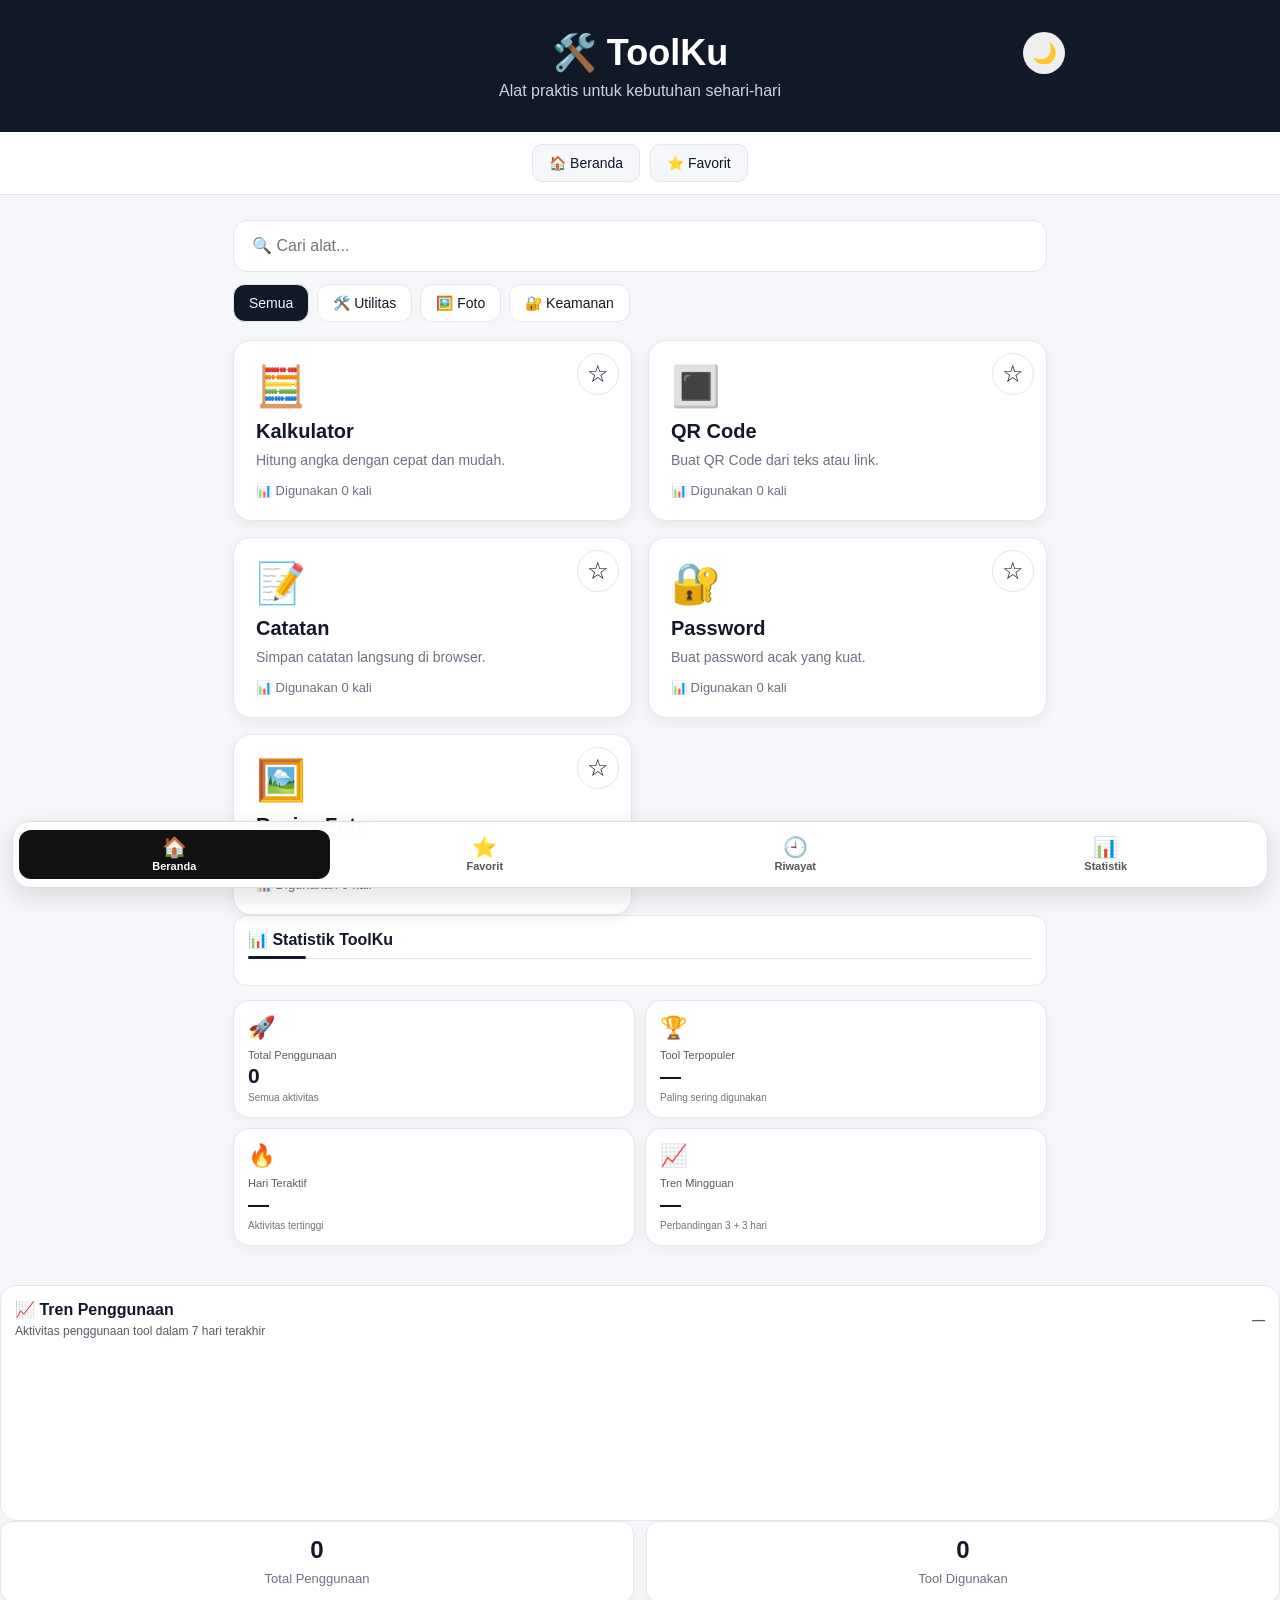
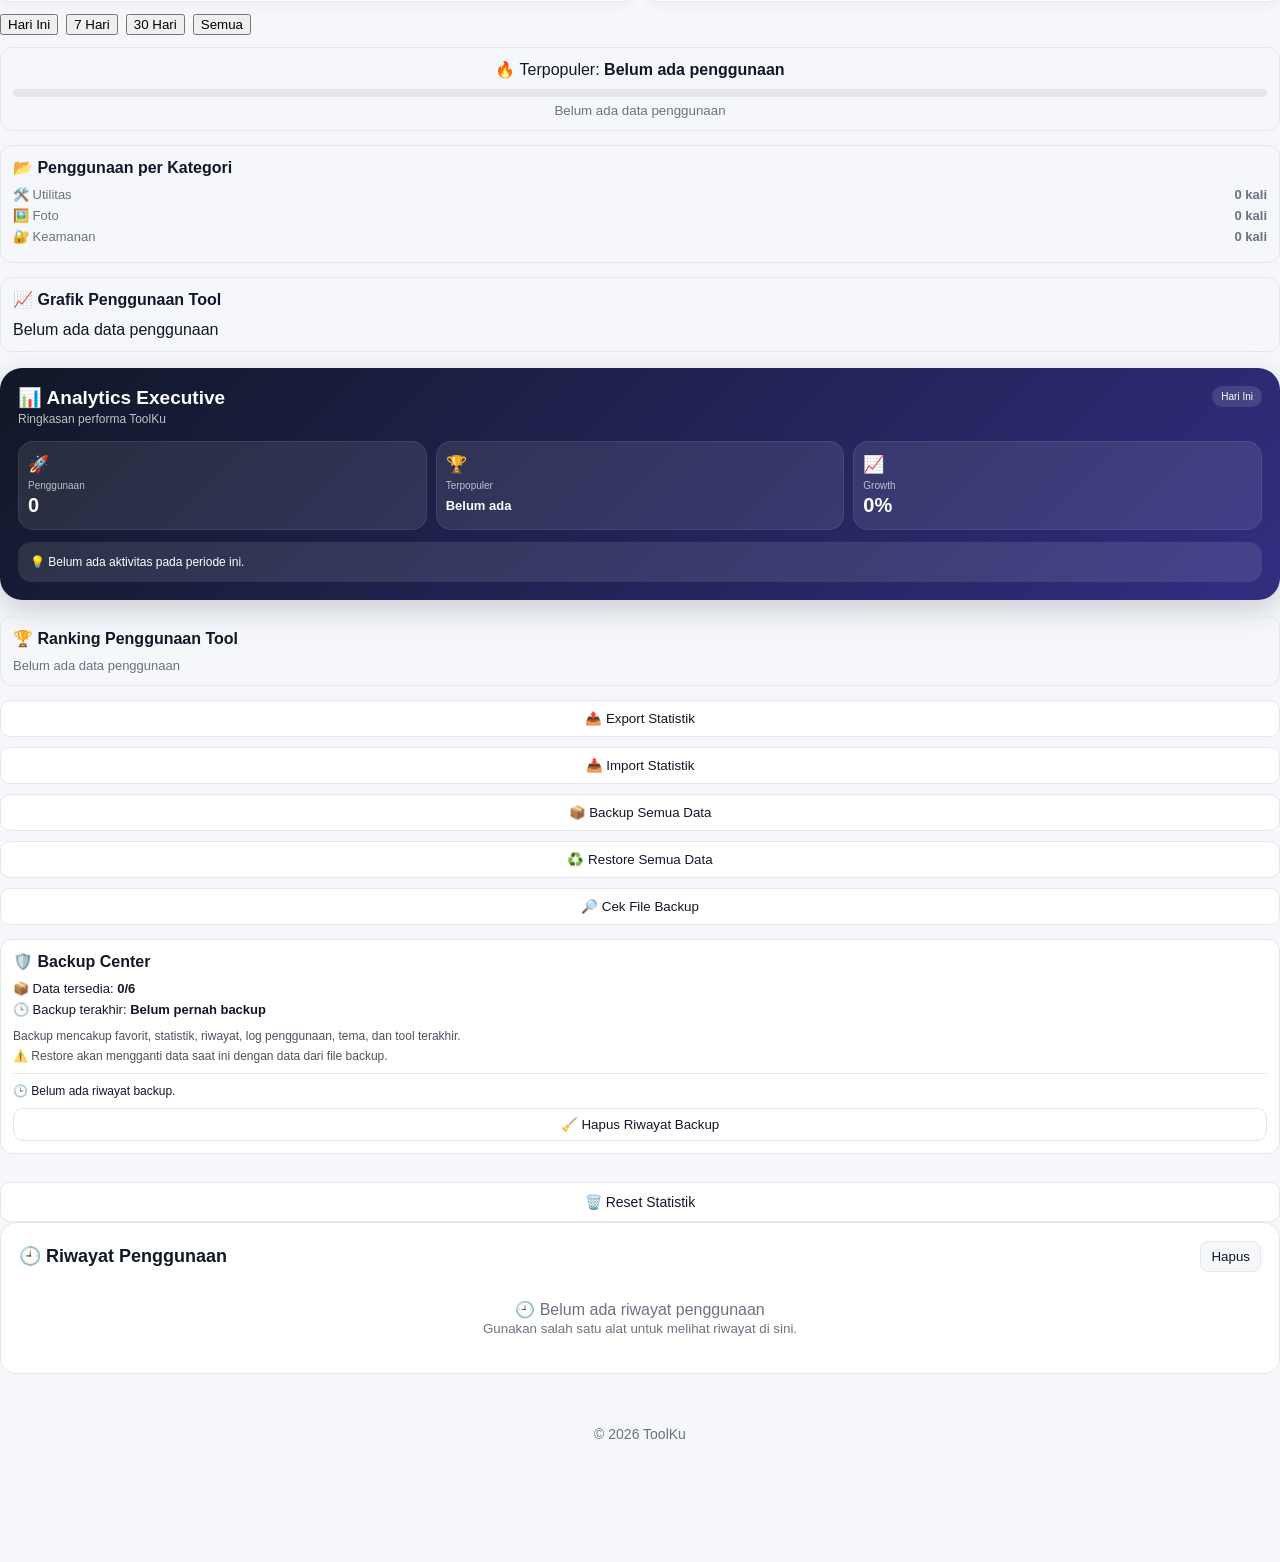
==== public/index.html @ 359b1389 "Optimasi startup analytics ToolKu v24" ====
<!DOCTYPE html>
<html lang="id">
<head>
<link rel="manifest" href="manifest.json">
<meta charset="UTF-8">
<meta name="viewport" content="width=device-width, initial-scale=1.0">
<title>ToolKu - Alat Praktis Online</title>

<style>
*{box-sizing:border-box}

:root{
    --bg:#f5f7fb;
    --card:#ffffff;
    --text:#111827;
    --muted:#6b7280;
    --border:#e5e7eb;
    --header:#111827;
}

body.dark{
    --bg:#0f172a;
    --card:#1e293b;
    --text:#f8fafc;
    --muted:#cbd5e1;
    --border:#334155;
    --header:#020617;
}

body{
    margin:0;
    font-family:Arial,sans-serif;
    background:var(--bg);
    color:var(--text);
    transition:.25s;
}

header{
    background:var(--header);
    color:white;
    padding:32px 20px;
    text-align:center;
}

.top{
    max-width:850px;
    margin:auto;
    position:relative;
}

header h1{
    margin:0;
    font-size:36px;
}

header p{
    margin:8px 0 0;
    color:#cbd5e1;
}

#theme{
    position:absolute;
    right:0;
    top:0;
    border:0;
    border-radius:50%;
    width:42px;
    height:42px;
    font-size:20px;
    cursor:pointer;
}

.nav-menu{
    display:flex;
    justify-content:center;
    gap:10px;
    padding:12px 18px;
    background:var(--card);
    border-bottom:1px solid var(--border);
    position:sticky;
    top:0;
    z-index:100;
}

.nav-menu a,
.nav-menu button{
    padding:10px 16px;
    border:1px solid var(--border);
    border-radius:10px;
    background:var(--bg);
    color:var(--text);
    text-decoration:none;
    font-size:14px;
    cursor:pointer;
}

.nav-menu a:hover,
.nav-menu button:hover{
    background:var(--text);
    color:var(--bg);
}

.container{
    max-width:850px;
    margin:auto;
    padding:25px 18px;
}

.search{
    width:100%;
    padding:16px 18px;
    border:1px solid var(--border);
    border-radius:14px;
    font-size:16px;
    margin-bottom:12px;
    outline:none;
    background:var(--card);
    color:var(--text);
}

.filter-favorit{
    width:100%;
    padding:13px;
    margin-bottom:22px;
    border:1px solid var(--border);
    border-radius:12px;
    background:var(--card);
    color:var(--text);
    font-size:15px;
    cursor:pointer;
}

.filter-favorit.aktif{
    background:var(--text);
    color:var(--bg);
}

.kategori{
    display:flex;
    gap:8px;
    overflow-x:auto;
    margin-bottom:14px;
    padding-bottom:4px;
}

.kategori-btn{
    flex:0 0 auto;
    padding:10px 15px;
    border:1px solid var(--border);
    border-radius:12px;
    background:var(--card);
    color:var(--text);
    font-size:14px;
    cursor:pointer;
}

.kategori-btn.aktif{
    background:var(--text);
    color:var(--bg);
}

.terakhir{
    display:none;
    margin-bottom:10px;
    padding:10px 12px;
    border:1px solid var(--border);
    border-radius:10px;
    background:var(--card);
    color:var(--text);
    font-size:13px;
}

.dashboard{
    margin-bottom:14px;
    padding:14px;
    border:1px solid var(--border);
    border-radius:14px;
    background:var(--card);
    color:var(--text);
}

.dashboard h2{
    display:flex;
    align-items:center;
    gap:8px;
    padding-bottom:9px;
    margin:0 0 12px;
    border-bottom:1px solid var(--border);
    position:relative;
    font-size:16px;
}

.dashboard h2::after{
    content:"";
    position:absolute;
    left:0;
    bottom:-1px;
    width:58px;
    height:3px;
    border-radius:3px;
    background:currentColor;
}

.dashboard-grid{
    display:grid;
    grid-template-columns:1fr 1fr;
    gap:12px;
}

.dashboard-card{
    padding:14px;
    border:1px solid var(--border);
    border-radius:12px;
    text-align:center;
    background:var(--card);
    box-shadow:0 4px 12px rgba(0,0,0,.04);
    transition:transform .2s ease, box-shadow .2s ease;
}

.dashboard-card:hover{
    transform:translateY(-2px);
    box-shadow:0 7px 18px rgba(0,0,0,.08);
}

.dashboard-card strong{
    display:block;
    font-size:24px;
    margin-bottom:5px;
}

.dashboard-card span{
    color:var(--muted);
    font-size:13px;
}

.reset-statistik{
    width:100%;
    margin-top:14px;
    padding:11px;
    border:1px solid var(--border);
    border-radius:10px;
    background:var(--card);
    color:var(--text);
    font-size:14px;
    cursor:pointer;
}

.reset-statistik:hover{
    background:var(--text);
    color:var(--bg);
}

.riwayat{
    display:none;
    margin-bottom:22px;
    padding:18px;
    border:1px solid var(--border);
    border-radius:16px;
    background:var(--card);
    color:var(--text);
}

.riwayat-header{
    display:flex;
    justify-content:space-between;
    align-items:center;
    margin-bottom:10px;
}

.riwayat-header h2{
    margin:0;
    font-size:18px;
}

.riwayat-header button{
    border:1px solid var(--border);
    border-radius:8px;
    padding:7px 10px;
    background:var(--bg);
    color:var(--text);
    cursor:pointer;
}

.riwayat-item{
    display:flex;
    justify-content:space-between;
    align-items:center;
    padding:10px 0;
    border-bottom:1px solid var(--border);
}

.riwayat-item:last-child{
    border-bottom:none;
}

.riwayat-item a{
    color:var(--text);
    text-decoration:none;
    font-weight:bold;
}

.riwayat-waktu{
    color:var(--muted);
    font-size:12px;
}

.populer{
    margin-bottom:22px;
    padding:18px;
    border:1px solid var(--border);
    border-radius:16px;
    background:var(--card);
    color:var(--text);
}

.populer h2{
    margin:0 0 14px;
    font-size:18px;
}

.populer-item{
    display:flex;
    justify-content:space-between;
    align-items:center;
    padding:10px 0;
    border-bottom:1px solid var(--border);
}

.populer-item:last-child{
    border-bottom:none;
}

.populer-item a{
    color:var(--text);
    text-decoration:none;
    font-weight:bold;
}

.populer-jumlah{
    color:var(--muted);
    font-size:13px;
}

.tools{
    display:grid;
    grid-template-columns:repeat(2,1fr);
    gap:16px;
}

.tool{
    display:block;
    background:var(--card);
    padding:22px;
    border:1px solid var(--border);
    border-radius:18px;
    text-decoration:none;
    color:var(--text);
    box-shadow:0 4px 14px rgba(0,0,0,.06);
    transition:.2s;
    position:relative;
}

.favorit{
    position:absolute;
    top:12px;
    right:12px;
    width:42px;
    height:42px;
    padding:0;
    margin:0;
    display:flex;
    align-items:center;
    justify-content:center;
    border:1px solid var(--border);
    border-radius:50%;
    background:var(--card);
    color:var(--text);
    font-size:24px;
    line-height:1;
    cursor:pointer;
    z-index:10;
}

.favorit.aktif{
    color:#f59e0b;
}

.tool:hover{
    transform:translateY(-4px);
    box-shadow:0 9px 22px rgba(0,0,0,.12);
}

.icon{
    font-size:40px;
    margin-bottom:10px;
}

.tool h2{
    margin:0 0 7px;
    font-size:20px;
}

.tool p{
    margin:0;
    color:var(--muted);
    font-size:14px;
    line-height:1.5;
}

.statistik{
    margin-top:12px;
    font-size:13px;
    color:var(--muted);
}

footer{
    text-align:center;
    padding:30px 20px;
    color:var(--muted);
    font-size:14px;
}

@media(max-width:600px){
    .nav-menu{
        display:none;
        gap:8px;
        padding:10px 12px;
        position:static;
    }

    .nav-menu a,
    .nav-menu button{
        flex:1;
        text-align:center;
        padding:10px 8px;
        font-size:13px;
    }

    .tools{
        grid-template-columns:1fr;
        gap:12px;
    }

    .tool{
        padding:16px;
        border-radius:16px;
    }

    header h1{
        font-size:30px;
    }

    #theme{
        right:10px;
    }
}

/* Ruang aman untuk bottom navigation */
body{
    padding-bottom:90px;
}

<style id="grafik-premium">
.bar-grafik-tool{
    position:relative;
    overflow:hidden;
}

.bar-grafik-tool::after{
    content:"";
    position:absolute;
    top:0;
    left:-45%;
    width:35%;
    height:100%;
    background:rgba(255,255,255,.22);
    transform:skewX(-20deg);
    animation:none;
}

@keyframes shimmerGrafik{
    0%{
        left:-45%;
    }
    60%,100%{
        left:125%;
    }
}


</style>

</style>
<link rel="stylesheet" href="splash.css">
<link rel="stylesheet" href="bottom-nav.css">
<style>
html{
    scroll-behavior:smooth;
}
</style>

<style id="tren-statistik-css">
.tren-statistik-card{
    margin-top:14px;
    padding:14px;
    border:1px solid var(--border);
    border-radius:16px;
    background:var(--card);
}
.tren-statistik-head{
    display:flex;
    justify-content:space-between;
    align-items:center;
    gap:10px;
}
.tren-statistik-title{
    font-weight:700;
}
.tren-statistik-info{
    margin-top:5px;
    font-size:12px;
    opacity:.7;
}
.tren-statistik-chart{
    height:150px;
    display:flex;
    align-items:flex-end;
    gap:6px;
    margin-top:18px;
}
.tren-bar-wrap{
    flex:1;
    height:100%;
    display:flex;
    flex-direction:column;
    justify-content:flex-end;
    align-items:center;
    gap:5px;
}
.tren-bar{
    width:100%;
    max-width:24px;
    min-height:4px;
    border-radius:7px 7px 3px 3px;
    background:var(--accent,#2563eb);
    opacity:.85;
    transition:height .4s ease;
}
.tren-label{
    font-size:9px;
    opacity:.65;
}
.tren-change{
    font-size:13px;
    font-weight:700;
}
.tren-naik{color:#16a34a}
.tren-turun{color:#dc2626}
.tren-stabil{opacity:.7}
</style>


<style id="dashboard-v2-css">
.dashboard-ringkas{
    display:grid;
    grid-template-columns:repeat(2,minmax(0,1fr));
    gap:10px;
    margin-top:14px;
}
.dashboard-kartu{
    padding:14px;
    border:1px solid var(--border);
    border-radius:16px;
    background:var(--card);
    box-shadow:0 4px 14px rgba(0,0,0,.04);
}
.dashboard-icon{
    font-size:22px;
    margin-bottom:8px;
}
.dashboard-label{
    font-size:11px;
    opacity:.7;
}
.dashboard-nilai{
    margin-top:3px;
    font-size:21px;
    font-weight:800;
}
.dashboard-sub{
    margin-top:4px;
    font-size:10px;
    opacity:.6;
}
@media(max-width:360px){
    .dashboard-ringkas{
        grid-template-columns:1fr;
    }
}
</style>


<style id="analytics-pro-css">
#analyticsProToolKu{
    margin:12px 0 14px;
    padding:14px;
    border:1px solid var(--border);
    border-radius:16px;
    background:var(--card);
}
.analytics-pro-title{
    font-weight:800;
    margin-bottom:4px;
}
.analytics-pro-subtitle{
    font-size:11px;
    opacity:.65;
    margin-bottom:12px;
}
.analytics-pro-item{
    display:flex;
    align-items:center;
    gap:10px;
    margin:9px 0;
    padding:10px;
    border:1px solid var(--border);
    border-radius:12px;
    background:var(--card);
}
.analytics-pro-medal{
    width:28px;
    text-align:center;
    font-size:20px;
}
.analytics-pro-main{
    flex:1;
    min-width:0;
}
.analytics-pro-name{
    display:flex;
    justify-content:space-between;
    gap:8px;
    font-size:13px;
    font-weight:700;
}
.analytics-pro-percent{
    font-size:11px;
    opacity:.65;
}
.analytics-pro-track{
    height:7px;
    margin-top:6px;
    border-radius:8px;
    background:var(--border);
    overflow:hidden;
}
.analytics-pro-bar{
    width:0%;
    height:100%;
    border-radius:8px;
    background:currentColor;
    transition:width .7s ease;
}
.analytics-pro-empty{
    font-size:13px;
    opacity:.65;
    padding:8px 0;
}
</style>


<style id="analytics-insight-pro-css">
#analyticsInsightPro{
    margin:14px 0;
    padding:16px;
    border-radius:18px;
    background:linear-gradient(135deg,#f8fafc,#eef2ff);
    border:1px solid rgba(99,102,241,.15);
}
.analytics-insight-title{
    font-size:17px;
    font-weight:800;
    margin-bottom:8px;
}
#analyticsInsightIsi{
    font-size:14px;
    line-height:1.55;
}
.analytics-insight-item{
    margin-top:9px;
    padding:10px 12px;
    border-radius:12px;
    background:rgba(255,255,255,.75);
}
.analytics-insight-value{
    font-weight:800;
}
</style>


<style id="analytics-comparison-pro-css">
#analyticsComparisonPro{
    margin:14px 0;
    padding:16px;
    border-radius:18px;
    background:linear-gradient(135deg,#fff7ed,#fefce8);
    border:1px solid rgba(245,158,11,.18);
    color:#111827;
}
.analytics-comparison-title{
    font-size:17px;
    font-weight:800;
    margin-bottom:8px;
}
#analyticsComparisonIsi{
    font-size:14px;
    line-height:1.55;
}
.analytics-comparison-item{
    margin-top:9px;
    padding:10px 12px;
    border-radius:12px;
    background:rgba(255,255,255,.78);
    color:#111827;
}
.analytics-comparison-up{
    font-weight:800;
}
.analytics-comparison-down{
    font-weight:800;
}
.analytics-comparison-flat{
    font-weight:800;
}
</style>


<style id="analytics-performance-pro-css">
#analyticsPerformancePro{
    margin:14px 0;
    padding:16px;
    border-radius:18px;
    background:linear-gradient(135deg,#eff6ff,#f5f3ff);
    border:1px solid rgba(59,130,246,.16);
}
.analytics-performance-title{
    font-size:17px;
    font-weight:800;
    margin-bottom:4px;
}
.analytics-performance-subtitle{
    font-size:12px;
    opacity:.72;
    margin-bottom:12px;
}
.analytics-performance-chart{
    display:flex;
    align-items:flex-end;
    gap:7px;
    height:145px;
    padding:8px 2px 0;
}
.analytics-performance-day{
    flex:1;
    height:100%;
    display:flex;
    flex-direction:column;
    justify-content:flex-end;
    align-items:center;
    min-width:0;
}
.analytics-performance-value{
    font-size:10px;
    font-weight:800;
    margin-bottom:4px;
}
.analytics-performance-bar-wrap{
    width:100%;
    height:100px;
    display:flex;
    align-items:flex-end;
    justify-content:center;
}
.analytics-performance-bar{
    width:min(30px,72%);
    min-height:3px;
    border-radius:8px 8px 3px 3px;
    background:linear-gradient(180deg,#6366f1,#3b82f6);
    transition:height .45s ease;
}
.analytics-performance-label{
    font-size:10px;
    margin-top:6px;
    opacity:.75;
}
.analytics-performance-info{
    margin-top:12px;
    padding:10px 12px;
    border-radius:12px;
    background:rgba(255,255,255,.72);
    font-size:13px;
    line-height:1.5;
}
</style>


<style id="analytics-growth-pro-css">
#analyticsGrowthPro{
    margin:14px 0;
    padding:16px;
    border-radius:18px;
    background:linear-gradient(135deg,#f0fdf4,#ecfeff);
    border:1px solid rgba(16,185,129,.16);
}
.analytics-growth-title{
    font-size:17px;
    font-weight:800;
    margin-bottom:4px;
}
.analytics-growth-subtitle{
    font-size:12px;
    opacity:.72;
    margin-bottom:12px;
}
.analytics-growth-list{
    display:flex;
    flex-direction:column;
    gap:8px;
}
.analytics-growth-item{
    display:flex;
    align-items:center;
    justify-content:space-between;
    gap:10px;
    padding:11px 12px;
    border-radius:13px;
    background:rgba(255,255,255,.78);
}
.analytics-growth-name{
    font-weight:700;
    min-width:0;
    overflow:hidden;
    text-overflow:ellipsis;
    white-space:nowrap;
}
.analytics-growth-meta{
    font-size:11px;
    opacity:.7;
    margin-top:2px;
}
.analytics-growth-badge{
    flex-shrink:0;
    font-size:12px;
    font-weight:800;
    padding:5px 8px;
    border-radius:999px;
}
.analytics-growth-up{
    background:rgba(16,185,129,.13);
}
.analytics-growth-down{
    background:rgba(239,68,68,.11);
}
.analytics-growth-flat{
    background:rgba(107,114,128,.12);
}
</style>


<style id="analytics-smart-pro-css">
#analyticsSmartRecommendation{
    margin:14px 0;
    padding:16px;
    border-radius:18px;
    background:linear-gradient(135deg,#faf5ff,#eff6ff);
    border:1px solid rgba(139,92,246,.16);
}
.analytics-smart-title{
    font-size:17px;
    font-weight:800;
    margin-bottom:4px;
}
.analytics-smart-subtitle{
    font-size:12px;
    opacity:.72;
    margin-bottom:12px;
}
.analytics-smart-list{
    display:flex;
    flex-direction:column;
    gap:8px;
}
.analytics-smart-item{
    padding:11px 12px;
    border-radius:13px;
    background:rgba(255,255,255,.78);
    font-size:13px;
    line-height:1.5;
}
.analytics-smart-item strong{
    font-weight:800;
}
</style>


<style id="analytics-executive-pro-css">
#analyticsExecutivePro{
    margin:16px 0;
    padding:18px;
    border-radius:22px;
    background:
        linear-gradient(135deg,#111827,#312e81);
    color:#fff;
    box-shadow:0 10px 30px rgba(15,23,42,.18);
}
.analytics-executive-head{
    display:flex;
    align-items:flex-start;
    justify-content:space-between;
    gap:12px;
    margin-bottom:15px;
}
.analytics-executive-title{
    font-size:19px;
    font-weight:900;
}
.analytics-executive-subtitle{
    margin-top:3px;
    font-size:12px;
    opacity:.72;
}
#analyticsExecutivePeriode{
    padding:5px 9px;
    border-radius:999px;
    background:rgba(255,255,255,.12);
    font-size:10px;
    white-space:nowrap;
}
.analytics-executive-grid{
    display:grid;
    grid-template-columns:repeat(3,1fr);
    gap:9px;
}
.analytics-executive-card{
    padding:12px 9px;
    border-radius:15px;
    background:rgba(255,255,255,.09);
    border:1px solid rgba(255,255,255,.08);
}
.analytics-executive-icon{
    font-size:17px;
    margin-bottom:5px;
}
.analytics-executive-label{
    font-size:10px;
    opacity:.68;
}
.analytics-executive-value{
    margin-top:3px;
    font-size:20px;
    font-weight:900;
    overflow:hidden;
    text-overflow:ellipsis;
    white-space:nowrap;
}
.analytics-executive-value.small{
    font-size:13px;
    padding-top:4px;
}
.analytics-executive-insight{
    margin-top:12px;
    padding:11px 12px;
    border-radius:13px;
    background:rgba(255,255,255,.10);
    font-size:12px;
    line-height:1.5;
}
@media(max-width:430px){
    #analyticsExecutivePro{
        padding:15px;
    }
    .analytics-executive-grid{
        gap:6px;
    }
    .analytics-executive-card{
        padding:10px 7px;
    }
    .analytics-executive-value{
        font-size:18px;
    }
    .analytics-executive-value.small{
        font-size:12px;
    }
}
</style>


<style id="analytics-export-pro-css">
.analytics-export-pro{
    margin:16px 0;
    padding:16px;
    border:1px solid rgba(127,127,127,.18);
    border-radius:16px;
    background:var(--card-bg,#fff);
}
.analytics-export-head{
    display:flex;
    align-items:center;
    justify-content:space-between;
    gap:12px;
    flex-wrap:wrap;
}
.analytics-export-title{
    font-size:16px;
    font-weight:800;
}
.analytics-export-subtitle{
    margin-top:4px;
    font-size:12px;
    opacity:.68;
}
.analytics-export-actions{
    display:flex;
    gap:8px;
    flex-wrap:wrap;
}
.analytics-export-btn{
    border:0;
    border-radius:10px;
    padding:10px 13px;
    font-weight:700;
    cursor:pointer;
}
.analytics-export-btn:active{
    transform:scale(.97);
}
</style>


<style id="analytics-interactive-v10-css">
#analyticsInteractiveV10{
    margin:16px 0;
    padding:18px;
    border:1px solid rgba(127,127,127,.18);
    border-radius:18px;
    background:var(--card-bg,#fff);
}
.analytics-v10-head{
    display:flex;
    justify-content:space-between;
    align-items:center;
    gap:12px;
    flex-wrap:wrap;
    margin-bottom:14px;
}
.analytics-v10-title{
    font-size:17px;
    font-weight:800;
}
.analytics-v10-subtitle{
    margin-top:4px;
    font-size:12px;
    opacity:.68;
}
.analytics-v10-period{
    padding:7px 11px;
    border-radius:10px;
    font-size:12px;
    font-weight:700;
    background:rgba(127,127,127,.10);
}
.analytics-v10-grid{
    display:grid;
    grid-template-columns:repeat(3,1fr);
    gap:10px;
}
.analytics-v10-card{
    padding:13px;
    border-radius:13px;
    background:rgba(127,127,127,.07);
}
.analytics-v10-label{
    font-size:11px;
    opacity:.68;
}
.analytics-v10-value{
    margin-top:5px;
    font-size:19px;
    font-weight:800;
}
.analytics-v10-top{
    margin-top:14px;
    padding:13px;
    border-radius:13px;
    background:rgba(127,127,127,.07);
}
.analytics-v10-top-title{
    font-size:13px;
    font-weight:800;
    margin-bottom:9px;
}
.analytics-v10-row{
    display:flex;
    justify-content:space-between;
    gap:10px;
    padding:8px 0;
    border-bottom:1px solid rgba(127,127,127,.12);
    font-size:12px;
}
.analytics-v10-row:last-child{
    border-bottom:0;
}
.analytics-v10-rank{
    font-weight:800;
}
.analytics-v10-number{
    font-weight:700;
}
.analytics-v10-insight{
    margin-top:12px;
    padding:12px;
    border-radius:13px;
    font-size:12px;
    line-height:1.45;
    background:rgba(127,127,127,.08);
}
@media(max-width:600px){
    .analytics-v10-grid{
        grid-template-columns:1fr;
    }
}
</style>


<style id="analytics-performance-v11-css">
#analyticsPerformanceV11{
    margin:16px 0;
    padding:18px;
    border:1px solid rgba(127,127,127,.18);
    border-radius:18px;
    background:var(--card-bg,#fff);
}
.analytics-v11-head{
    display:flex;
    justify-content:space-between;
    align-items:center;
    gap:12px;
    flex-wrap:wrap;
    margin-bottom:14px;
}
.analytics-v11-title{
    font-size:17px;
    font-weight:800;
}
.analytics-v11-subtitle{
    margin-top:4px;
    font-size:12px;
    opacity:.68;
}
.analytics-v11-period{
    padding:7px 11px;
    border-radius:10px;
    font-size:12px;
    font-weight:700;
    background:rgba(127,127,127,.10);
}
.analytics-v11-list{
    display:grid;
    gap:9px;
}
.analytics-v11-row{
    display:grid;
    grid-template-columns:minmax(0,1fr) auto auto;
    align-items:center;
    gap:10px;
    padding:11px 12px;
    border-radius:12px;
    background:rgba(127,127,127,.07);
}
.analytics-v11-tool{
    min-width:0;
    font-size:13px;
    font-weight:700;
    overflow:hidden;
    text-overflow:ellipsis;
    white-space:nowrap;
}
.analytics-v11-count{
    font-size:12px;
    opacity:.72;
    white-space:nowrap;
}
.analytics-v11-status{
    min-width:68px;
    text-align:center;
    padding:5px 7px;
    border-radius:8px;
    font-size:11px;
    font-weight:800;
}
.analytics-v11-up{
    background:rgba(46,125,50,.13);
}
.analytics-v11-down{
    background:rgba(198,40,40,.13);
}
.analytics-v11-stable{
    background:rgba(117,117,117,.13);
}
.analytics-v11-summary{
    display:grid;
    grid-template-columns:repeat(3,1fr);
    gap:9px;
    margin-bottom:14px;
}
.analytics-v11-summary-card{
    padding:12px;
    border-radius:12px;
    background:rgba(127,127,127,.07);
}
.analytics-v11-summary-label{
    font-size:11px;
    opacity:.68;
}
.analytics-v11-summary-value{
    margin-top:5px;
    font-size:18px;
    font-weight:800;
}
.analytics-v11-insight{
    margin-top:13px;
    padding:12px;
    border-radius:12px;
    background:rgba(127,127,127,.08);
    font-size:12px;
    line-height:1.45;
}
@media(max-width:600px){
    .analytics-v11-summary{
        grid-template-columns:1fr;
    }
    .analytics-v11-row{
        grid-template-columns:minmax(0,1fr) auto;
    }
    .analytics-v11-status{
        grid-column:2;
        grid-row:1;
    }
    .analytics-v11-count{
        grid-column:1;
        grid-row:2;
    }
}
</style>


<style id="analytics-health-v13-css">
#analyticsHealthV13{
    margin:16px 0;
    padding:18px;
    border:1px solid rgba(127,127,127,.18);
    border-radius:18px;
    background:var(--card-bg,#fff);
    color:var(--text);
}
.analytics-v13-head{
    display:flex;
    justify-content:space-between;
    align-items:center;
    gap:12px;
    flex-wrap:wrap;
    margin-bottom:14px;
}
.analytics-v13-title{
    font-size:17px;
    font-weight:800;
}
.analytics-v13-subtitle{
    margin-top:4px;
    font-size:12px;
    opacity:.68;
}
.analytics-v13-status{
    padding:7px 11px;
    border-radius:10px;
    font-size:12px;
    font-weight:800;
}
.analytics-v13-ok{
    background:rgba(46,125,50,.13);
}
.analytics-v13-warn{
    background:rgba(245,124,0,.13);
}
.analytics-v13-error{
    background:rgba(198,40,40,.13);
}
.analytics-v13-list{
    display:grid;
    gap:8px;
}
.analytics-v13-row{
    display:grid;
    grid-template-columns:minmax(0,1fr) auto;
    gap:10px;
    align-items:center;
    padding:10px 12px;
    border-radius:11px;
    background:rgba(127,127,127,.07);
    font-size:12px;
}
.analytics-v13-name{
    font-weight:700;
}
.analytics-v13-result{
    font-weight:800;
}
.analytics-v13-summary{
    margin-top:12px;
    padding:12px;
    border-radius:12px;
    background:rgba(127,127,127,.08);
    font-size:12px;
    line-height:1.45;
}
@media(max-width:600px){
    .analytics-v13-row{
        grid-template-columns:1fr;
        gap:5px;
    }
}
</style>

<style id="analytics-simple-v16-css">
#analyticsComparisonPro,
#analyticsHealthV13,
#analyticsPerformanceV11,
#analyticsInteractiveV10,
#analyticsExportPro,
#analyticsPerformancePro,
#analyticsSmartRecommendation,
#analyticsGrowthPro,
#analyticsInsightPro,
#analyticsProToolKu{
    display:none;
}
</style>

</head>

<body>
<div id="splashScreen">
    <div class="splash-logo">TK</div>
    <div class="splash-title">ToolKu</div>
    <div class="splash-text">Tools sederhana, gratis, dan praktis</div>
</div>

<header>
<div class="top">
    <button id="theme" onclick="ubahTema()">🌙</button>
    <h1>🛠️ ToolKu</h1>
    <p>Alat praktis untuk kebutuhan sehari-hari</p>
</div>
</header>

<nav class="nav-menu">
    <a href="index.html">🏠 Beranda</a>
    <button onclick="tampilkanFavorit()">⭐ Favorit</button>
</nav>

<div class="container">

<input
    type="text"
    id="search"
    class="search"
    placeholder="🔍 Cari alat..."
    oninput="cariTool()"
>

<div class="kategori">
    <button class="kategori-btn aktif" onclick="filterKategori('semua', this)">Semua</button>
    <button class="kategori-btn" onclick="filterKategori('utilitas', this)">🛠️ Utilitas</button>
    <button class="kategori-btn" onclick="filterKategori('foto', this)">🖼️ Foto</button>
    <button class="kategori-btn" onclick="filterKategori('keamanan', this)">🔐 Keamanan</button>
</div>

<div class="tools">

<a href="kalkulator.html" class="tool" data-kategori="utilitas" onclick="catatToolTerakhir('Kalkulator')">
    <button class="favorit" onclick="event.preventDefault(); event.stopPropagation(); toggleFavorit('kalkulator.html', this)">☆</button>
    <div class="icon">🧮</div>
    <h2>Kalkulator</h2>
    <p>Hitung angka dengan cepat dan mudah.</p>
    <div class="statistik" data-statistik="Kalkulator"></div>
</a>

<a href="qrcode.html" class="tool" data-kategori="utilitas" onclick="catatToolTerakhir('QR Code')">
    <button class="favorit" onclick="event.preventDefault(); event.stopPropagation(); toggleFavorit('qrcode.html', this)">☆</button>
    <div class="icon">🔳</div>
    <h2>QR Code</h2>
    <p>Buat QR Code dari teks atau link.</p>
    <div class="statistik" data-statistik="QR Code"></div>
</a>

<a href="catatan.html" class="tool" data-kategori="utilitas" onclick="catatToolTerakhir('Catatan')">
    <button class="favorit" onclick="event.preventDefault(); event.stopPropagation(); toggleFavorit('catatan.html', this)">☆</button>
    <div class="icon">📝</div>
    <h2>Catatan</h2>
    <p>Simpan catatan langsung di browser.</p>
    <div class="statistik" data-statistik="Catatan"></div>
</a>

<a href="password.html" class="tool" data-kategori="keamanan" onclick="catatToolTerakhir('Password')">
    <button class="favorit" onclick="event.preventDefault(); event.stopPropagation(); toggleFavorit('password.html', this)">☆</button>
    <div class="icon">🔐</div>
    <h2>Password</h2>
    <p>Buat password acak yang kuat.</p>
    <div class="statistik" data-statistik="Password"></div>
</a>

<a href="resize.html" class="tool" data-kategori="foto" onclick="catatToolTerakhir('Resize Foto')">
    <button class="favorit" onclick="event.preventDefault(); event.stopPropagation(); toggleFavorit('resize.html', this)">☆</button>
    <div class="icon">🖼️</div>
    <h2>Resize Foto</h2>
    <p>Ubah ukuran foto dengan mudah.</p>
    <div class="statistik" data-statistik="Resize Foto"></div>
</a>

</div>

<a id="terakhir" class="terakhir" href="#"></a>

<div id="dashboard" class="dashboard">
    <h2>📊 Statistik ToolKu</div>

<div id="dashboardRingkasToolKu" class="dashboard-ringkas">
    <div class="dashboard-kartu">
        <div class="dashboard-icon">🚀</div>
        <div class="dashboard-label">Total Penggunaan</div>
        <div id="dashboardTotalToolKu" class="dashboard-nilai">0</div>
        <div class="dashboard-sub">Semua aktivitas</div>
    </div>

    <div class="dashboard-kartu">
        <div class="dashboard-icon">🏆</div>
        <div class="dashboard-label">Tool Terpopuler</div>
        <div id="dashboardPopulerToolKu" class="dashboard-nilai">—</div>
        <div class="dashboard-sub">Paling sering digunakan</div>
    </div>

    <div class="dashboard-kartu">
        <div class="dashboard-icon">🔥</div>
        <div class="dashboard-label">Hari Teraktif</div>
        <div id="dashboardAktifToolKu" class="dashboard-nilai">—</div>
        <div class="dashboard-sub">Aktivitas tertinggi</div>
    </div>

    <div class="dashboard-kartu">
        <div class="dashboard-icon">📈</div>
        <div class="dashboard-label">Tren Mingguan</div>
        <div id="dashboardTrenToolKu" class="dashboard-nilai">—</div>
        <div class="dashboard-sub">Perbandingan 3 + 3 hari</div>
    </div>
</div>
</div>

<div id="trenStatistikToolKu" class="tren-statistik-card">
    <div class="tren-statistik-head">
        <div>
            <div class="tren-statistik-title">📈 Tren Penggunaan</div>
            <div class="tren-statistik-info">Aktivitas penggunaan tool dalam 7 hari terakhir</div>
        </div>
        <div id="trenPerubahanToolKu" class="tren-change tren-stabil">—</div>
    </div>
    <div id="trenGrafikToolKu" class="tren-statistik-chart"></div>
</div>
</h2>
    <div class="dashboard-grid">
        <div class="dashboard-card">
            <strong id="totalPenggunaan">0</strong>
            <span>Total Penggunaan</span>
        </div>
        <div class="dashboard-card">
            <strong id="jumlahToolDipakai">0</strong>
            <span>Tool Digunakan</span>
        </div>
    </div>

    <div id="filterPeriodeStatistik" style="display:flex;gap:8px;flex-wrap:wrap;margin:12px 0;">
        <button type="button" onclick="pilihPeriodeStatistik('hari')" class="periode-btn aktif">Hari Ini</button>
        <button type="button" onclick="pilihPeriodeStatistik('7hari')" class="periode-btn">7 Hari</button>
        <button type="button" onclick="pilihPeriodeStatistik('30hari')" class="periode-btn">30 Hari</button>
        <button type="button" onclick="pilihPeriodeStatistik('semua')" class="periode-btn">Semua</button>
    </div>

    <div id="toolTerpopulerDashboard" style="margin:12px 0 14px;padding:12px;border:1px solid var(--border);border-radius:12px;text-align:center;color:var(--text);">
        🔥 Terpopuler: <strong>Belum ada penggunaan</strong>
        <div style="margin-top:10px;height:8px;border-radius:8px;background:var(--border);overflow:hidden;">
            <div id="progressToolTerpopuler" style="width:0%;height:100%;border-radius:8px;background:currentColor;transition:width .3s ease;"></div>
        </div>
        <small id="persentaseToolTerpopuler" style="display:block;margin-top:6px;color:var(--muted);">Belum ada data penggunaan</small>
    </div>

    <div id="statistikKategori" style="margin:12px 0 14px;padding:12px;border:1px solid var(--border);border-radius:12px;color:var(--text);">
        <strong>📂 Penggunaan per Kategori</strong>
        <div id="daftarStatistikKategori" style="margin-top:10px;color:var(--muted);font-size:13px;">
            Belum ada data penggunaan
        </div>
    </div>

    <div id="grafikPenggunaanTool" style="margin:12px 0 14px;padding:12px;border:1px solid var(--border);border-radius:12px;color:var(--text);">
        <strong>📈 Grafik Penggunaan Tool</strong>
        <div id="barGrafikTool" style="margin-top:12px;">
            Belum ada data penggunaan
        </div>
    </div>




<div id="analyticsComparisonPro">
    <div class="analytics-comparison-title">📊 Perbandingan Periode</div>
    <div id="analyticsComparisonIsi">
        Belum ada data perbandingan.
    </div>
</div>



<div id="analyticsExecutivePro">
    <div class="analytics-executive-head">
        <div>
            <div class="analytics-executive-title">📊 Analytics Executive</div>
            <div class="analytics-executive-subtitle">
                Ringkasan performa ToolKu
            </div>
        </div>
        <div id="analyticsExecutivePeriode">Hari Ini</div>
    </div>

    <div class="analytics-executive-grid">
        <div class="analytics-executive-card">
            <div class="analytics-executive-icon">🚀</div>
            <div class="analytics-executive-label">Penggunaan</div>
            <div id="analyticsExecutiveTotal" class="analytics-executive-value">0</div>
        </div>

        <div class="analytics-executive-card">
            <div class="analytics-executive-icon">🏆</div>
            <div class="analytics-executive-label">Terpopuler</div>
            <div id="analyticsExecutiveTop" class="analytics-executive-value small">
                Belum ada
            </div>
        </div>

        <div class="analytics-executive-card">
            <div class="analytics-executive-icon">📈</div>
            <div class="analytics-executive-label">Growth</div>
            <div id="analyticsExecutiveGrowth" class="analytics-executive-value">0%</div>
        </div>
    </div>

    <div id="analyticsExecutiveInsight" class="analytics-executive-insight">
        💡 Belum ada insight.
    </div>
</div>





<div id="analyticsHealthV13">
    <div class="analytics-v13-head">
        <div>
            <div class="analytics-v13-title">🩺 Analytics Health Check</div>
            <div class="analytics-v13-subtitle">
                Pemeriksaan otomatis komponen analytics ToolKu.
            </div>
        </div>
        <div id="analyticsV13Status" class="analytics-v13-status analytics-v13-ok">
            🟢 Normal
        </div>
    </div>

    <div id="analyticsV13List" class="analytics-v13-list">
        <div class="analytics-v13-row">
            <span class="analytics-v13-name">Memeriksa analytics...</span>
            <span class="analytics-v13-result">⏳</span>
        </div>
    </div>

    <div id="analyticsV13Summary" class="analytics-v13-summary">
        💡 Pemeriksaan belum selesai.
    </div>
</div>

<div id="analyticsPerformanceV11">
    <div class="analytics-v11-head">
        <div>
            <div class="analytics-v11-title">📈 Tool Performance Monitor</div>
            <div class="analytics-v11-subtitle">
                Perbandingan performa tool dengan periode sebelumnya.
            </div>
        </div>
        <div id="analyticsV11Period" class="analytics-v11-period">
            Hari Ini
        </div>
    </div>

    <div class="analytics-v11-summary">
        <div class="analytics-v11-summary-card">
            <div class="analytics-v11-summary-label">🚀 Naik</div>
            <div id="analyticsV11Up" class="analytics-v11-summary-value">0</div>
        </div>
        <div class="analytics-v11-summary-card">
            <div class="analytics-v11-summary-label">📉 Turun</div>
            <div id="analyticsV11Down" class="analytics-v11-summary-value">0</div>
        </div>
        <div class="analytics-v11-summary-card">
            <div class="analytics-v11-summary-label">➡️ Stabil</div>
            <div id="analyticsV11Stable" class="analytics-v11-summary-value">0</div>
        </div>
    </div>

    <div id="analyticsV11List" class="analytics-v11-list">
        <div class="analytics-v11-row">
            <span class="analytics-v11-tool">Belum ada data</span>
            <span class="analytics-v11-count">—</span>
            <span class="analytics-v11-status analytics-v11-stable">Stabil</span>
        </div>
    </div>

    <div id="analyticsV11Insight" class="analytics-v11-insight">
        💡 Belum ada insight performa.
    </div>
</div>

<div id="analyticsInteractiveV10">
    <div class="analytics-v10-head">
        <div>
            <div class="analytics-v10-title">⚡ Dashboard Interaktif</div>
            <div class="analytics-v10-subtitle">
                Ringkasan analytics ToolKu dalam satu tampilan.
            </div>
        </div>
        <div id="analyticsV10Period" class="analytics-v10-period">
            Hari Ini
        </div>
    </div>

    <div class="analytics-v10-grid">
        <div class="analytics-v10-card">
            <div class="analytics-v10-label">Total Penggunaan</div>
            <div id="analyticsV10Total" class="analytics-v10-value">0</div>
        </div>

        <div class="analytics-v10-card">
            <div class="analytics-v10-label">Tool Aktif</div>
            <div id="analyticsV10Active" class="analytics-v10-value">0</div>
        </div>

        <div class="analytics-v10-card">
            <div class="analytics-v10-label">Tool Teratas</div>
            <div id="analyticsV10Top" class="analytics-v10-value">Belum ada</div>
        </div>
    </div>

    <div class="analytics-v10-top">
        <div class="analytics-v10-top-title">🏆 Ranking Penggunaan</div>
        <div id="analyticsV10Ranking">
            Belum ada data.
        </div>
    </div>

    <div id="analyticsV10Insight" class="analytics-v10-insight">
        💡 Belum ada insight.
    </div>
</div>

<div id="analyticsExportPro" class="analytics-export-pro">
    <div class="analytics-export-head">
        <div>
            <div class="analytics-export-title">📥 Export Laporan Analytics</div>
            <div class="analytics-export-subtitle">
                Simpan ringkasan performa ToolKu berdasarkan periode aktif.
            </div>
        </div>
        <div class="analytics-export-actions">
            <button class="analytics-export-btn" onclick="exportAnalyticsTXT()">
                📄 TXT
            </button>
            <button class="analytics-export-btn" onclick="exportAnalyticsCSV()">
                📊 CSV
            </button>
        </div>
    </div>
</div>

<div id="analyticsPerformancePro">
    <div class="analytics-performance-title">📈 Performa Tool 7 Hari</div>
    <div class="analytics-performance-subtitle">
        Aktivitas penggunaan tool berdasarkan 7 hari terakhir
    </div>
    <div id="analyticsPerformanceIsi">
        Belum ada data penggunaan.
    </div>
</div>



<div id="analyticsSmartRecommendation">
    <div class="analytics-smart-title">🧠 Smart Recommendation</div>
    <div class="analytics-smart-subtitle">
        Rekomendasi otomatis berdasarkan aktivitas pengguna
    </div>
    <div id="analyticsSmartIsi">
        Belum ada rekomendasi.
    </div>
</div>

<div id="analyticsGrowthPro">
    <div class="analytics-growth-title">🚀 Tool Growth Ranking</div>
    <div class="analytics-growth-subtitle">
        Perubahan penggunaan dibanding periode sebelumnya
    </div>
    <div id="analyticsGrowthIsi">
        Belum ada data pertumbuhan tool.
    </div>
</div>

<div id="analyticsInsightPro">
    <div class="analytics-insight-title">💡 Insight Analytics</div>
    <div id="analyticsInsightIsi">
        Belum ada data yang cukup untuk membuat insight.
    </div>
</div>

<div id="analyticsProToolKu">
    <div class="analytics-pro-title">🏆 Top 3 Tool Terpopuler</div>
    <div class="analytics-pro-subtitle">
        Persentase berdasarkan periode statistik yang dipilih
    </div>
    <div id="analyticsProIsi">
        Belum ada data penggunaan
    </div>
</div>


<div id="rankingToolDashboard" style="margin:12px 0 14px;padding:12px;border:1px solid var(--border);border-radius:12px;color:var(--text);">
        <strong>🏆 Ranking Penggunaan Tool</strong>
        <div id="daftarRankingTool" style="margin-top:10px;color:var(--muted);font-size:13px;">
            Belum ada data penggunaan
        </div>
    </div>

    <button id="exportStatistik" type="button" onclick="exportStatistik()" style="width:100%;margin:0 0 10px;padding:10px 12px;border:1px solid var(--border);border-radius:10px;background:var(--card);color:var(--text);cursor:pointer;">
        📤 Export Statistik
    </button>

    <button id="importStatistik" type="button" onclick="document.getElementById('fileImportStatistik').click()" style="width:100%;margin:0 0 10px;padding:10px 12px;border:1px solid var(--border);border-radius:10px;background:var(--card);color:var(--text);cursor:pointer;">
        📥 Import Statistik
    </button>

    <button id="backupSemuaData" type="button" onclick="backupSemuaData()" style="width:100%;margin:0 0 10px;padding:10px 12px;border:1px solid var(--border);border-radius:10px;background:var(--card);color:var(--text);cursor:pointer;">
        📦 Backup Semua Data
    </button>

    <button id="restoreSemuaData" type="button" onclick="document.getElementById('fileRestoreSemuaData').click()" style="width:100%;margin:0 0 10px;padding:10px 12px;border:1px solid var(--border);border-radius:10px;background:var(--card);color:var(--text);cursor:pointer;">
        ♻️ Restore Semua Data
    </button>

    <input id="fileRestoreSemuaData" type="file" accept=".json,application/json" style="display:none;" onchange="restoreSemuaData(this)">

    <button id="validasiBackup" type="button" onclick="document.getElementById('fileValidasiBackup').click()" style="width:100%;margin:0 0 10px;padding:10px 12px;border:1px solid var(--border);border-radius:10px;background:var(--card);color:var(--text);cursor:pointer;">
        🔎 Cek File Backup
    </button>

    <input id="fileValidasiBackup" type="file" accept=".json,application/json" style="display:none;" onchange="validasiBackup(this)">


    <div id="backupCenter" style="margin:4px 0 14px;padding:12px;border:1px solid var(--border);border-radius:12px;background:var(--card);">
        <div style="font-weight:700;margin-bottom:8px;">
            🛡️ Backup Center
        </div>

        <div id="statusBackupCenter" style="font-size:13px;line-height:1.6;color:var(--text);">
            Memeriksa data ToolKu...
        </div>

        <div style="margin-top:8px;font-size:12px;opacity:.75;">
            Backup mencakup favorit, statistik, riwayat, log penggunaan, tema, dan tool terakhir.
        </div>

        <div style="margin-top:6px;font-size:12px;opacity:.75;">
            ⚠️ Restore akan mengganti data saat ini dengan data dari file backup.
        </div>


        <div id="riwayatBackupToolKu" style="margin-top:10px;padding-top:10px;border-top:1px solid var(--border);font-size:12px;">
            Memuat riwayat backup...
        </div>

        <button id="hapusRiwayatBackup" type="button" onclick="hapusRiwayatBackup()" style="width:100%;margin-top:10px;padding:8px 10px;border:1px solid var(--border);border-radius:10px;background:var(--card);color:var(--text);cursor:pointer;">
            🧹 Hapus Riwayat Backup
        </button>
    </div>


    <input id="fileImportStatistik" type="file" accept=".json,application/json" style="display:none;" onchange="importStatistik(this)">


    <button class="reset-statistik" onclick="resetStatistik()">
        🗑️ Reset Statistik
    </button>
</div>

<div id="riwayat" class="riwayat">
    <div class="riwayat-header">
        <h2>🕘 Riwayat Penggunaan</h2>
        <button onclick="hapusRiwayat()">Hapus</button>
    </div>
    <div id="daftarRiwayat"></div>
</div>

<div id="populer" class="populer">
    <h2>🔥 Paling Sering Digunakan</h2>
    <div id="daftarPopuler"></div>
</div>

<div id="pesanTidakDitemukan" style="display:none;text-align:center;padding:25px 15px;color:var(--muted);">
    🔎 Alat tidak ditemukan<br>
    <small>Coba kata kunci lain.</small>
</div>


</div>

<footer>
© 2026 ToolKu
</footer>

<script>
if ("serviceWorker" in navigator) {
    window.addEventListener("load", function() {
        navigator.serviceWorker.register("./service-worker.js")
            .then(function(registration) {
                console.log("ToolKu Service Worker aktif");
                registration.update();
            })
            .catch(function(error) {
                console.error("Service Worker gagal:", error);
            });
    });
}
function aktifkanNav(tombol){
    document.querySelectorAll(".bottom-nav a").forEach(function(item){
        item.classList.remove("active");
    });

    tombol.classList.add("active");
}



function catatWaktuPenggunaan(nama){
    let log = JSON.parse(
        localStorage.getItem("logPenggunaanTool") || "[]"
    );

    log.unshift({
        nama: nama,
        waktu: new Date().toISOString()
    });

    log = log.slice(0, 500);

    localStorage.setItem(
        "logPenggunaanTool",
        JSON.stringify(log)
    );
}

function catatToolTerakhir(nama){
    catatWaktuPenggunaan(nama);
    localStorage.setItem("toolTerakhir", nama);

    let riwayat = JSON.parse(
        localStorage.getItem("riwayatTool") || "[]"
    );

    let waktuSekarang = new Date().toLocaleTimeString("id-ID", {
        hour: "2-digit",
        minute: "2-digit"
    });

    if(riwayat.length > 0 && riwayat[0].nama === nama){
        riwayat[0].waktu = waktuSekarang;
    } else {
        riwayat.unshift({
            nama: nama,
            waktu: waktuSekarang
        });
    }

    riwayat = riwayat.slice(0, 10);

    localStorage.setItem(
        "riwayatTool",
        JSON.stringify(riwayat)
    );

    let statistik = JSON.parse(
        localStorage.getItem("statistikTool") || "{}"
    );

    statistik[nama] = (statistik[nama] || 0) + 1;

    localStorage.setItem(
        "statistikTool",
        JSON.stringify(statistik)
    );
}

function exportStatistik(){
    let data = {
        statistikTool: JSON.parse(
            localStorage.getItem("statistikTool") || "{}"
        ),
        logPenggunaanTool: JSON.parse(
            localStorage.getItem("logPenggunaanTool") || "[]"
        ),
        riwayatTool: JSON.parse(
            localStorage.getItem("riwayatTool") || "[]"
        ),
        waktuExport: new Date().toISOString()
    };

    let blob = new Blob(
        [JSON.stringify(data, null, 2)],
        {type:"application/json"}
    );

    let url = URL.createObjectURL(blob);
    let link = document.createElement("a");

    link.href = url;
    link.download = "toolku-statistik.json";
    document.body.appendChild(link);
    link.click();
    link.remove();

    URL.revokeObjectURL(url);
}

function importStatistik(input){
    let file = input.files && input.files[0];

    if(!file){
        return;
    }

    let reader = new FileReader();

    reader.onload = function(e){
        try{
            let data = JSON.parse(e.target.result);

            if(
                !data ||
                typeof data !== "object" ||
                !data.statistikTool ||
                !Array.isArray(data.logPenggunaanTool)
            ){
                alert("❌ File statistik tidak valid.");
                input.value = "";
                return;
            }

            if(!confirm("Import statistik ini? Data statistik saat ini akan diganti.")){
                input.value = "";
                return;
            }

            localStorage.setItem(
                "statistikTool",
                JSON.stringify(data.statistikTool)
            );

            localStorage.setItem(
                "logPenggunaanTool",
                JSON.stringify(data.logPenggunaanTool)
            );

            if(Array.isArray(data.riwayatTool)){
                localStorage.setItem(
                    "riwayatTool",
                    JSON.stringify(data.riwayatTool)
                );
            }

            alert("✅ Statistik berhasil diimport.");
            input.value = "";

            if(typeof tampilkanDashboard === "function"){
                tampilkanDashboard();
            }

            if(typeof tampilkanRiwayat === "function"){
                tampilkanRiwayat();
            }

        }catch(error){
            alert("❌ File JSON tidak dapat dibaca.");
            input.value = "";
        }
    };

    reader.readAsText(file);
}


function validasiBackup(input){
    let file = input.files && input.files[0];

    if(!file){
        return;
    }

    let reader = new FileReader();

    reader.onload = function(e){
        try{
            let backup = JSON.parse(e.target.result);

            if(
                !backup ||
                typeof backup !== "object" ||
                backup.versi !== 1 ||
                !backup.data ||
                typeof backup.data !== "object"
            ){
                alert("❌ File bukan backup ToolKu versi yang didukung.");
                input.value = "";
                return;
            }

            let keys = [
                "favoritTool",
                "logPenggunaanTool",
                "riwayatTool",
                "statistikTool",
                "tema",
                "toolTerakhir"
            ];

            let ditemukan = keys.filter(function(key){
                return Object.prototype.hasOwnProperty.call(
                    backup.data,
                    key
                );
            });

            let ukuranKB = (file.size / 1024).toFixed(1);

            alert(
                "✅ Backup valid.\n\n" +
                "Versi: " + backup.versi + "\n" +
                "Data ditemukan: " + ditemukan.length + "/6\n" +
                "Ukuran file: " + ukuranKB + " KB"
            );

        }catch(error){
            alert("❌ File JSON tidak valid atau rusak.");
        }

        input.value = "";
    };

    reader.readAsText(file);
}

function catatRiwayatBackup(tipe){
    let riwayat = [];

    try{
        riwayat = JSON.parse(
            localStorage.getItem("riwayatBackupToolKu") || "[]"
        );
    }catch(error){
        riwayat = [];
    }

    riwayat.unshift({
        tipe: tipe,
        waktu: new Date().toISOString()
    });

    riwayat = riwayat.slice(0, 20);

    localStorage.setItem(
        "riwayatBackupToolKu",
        JSON.stringify(riwayat)
    );

    tampilkanRiwayatBackup();
}

function tampilkanRiwayatBackup(){
    let container = document.getElementById("riwayatBackupToolKu");

    if(!container){
        return;
    }

    let riwayat = [];

    try{
        riwayat = JSON.parse(
            localStorage.getItem("riwayatBackupToolKu") || "[]"
        );
    }catch(error){
        riwayat = [];
    }

    if(!riwayat.length){
        container.innerHTML =
            "🕒 Belum ada riwayat backup.";
        return;
    }

    let html =
        "<strong>🕒 Riwayat Backup</strong>";

    riwayat.forEach(function(item){
        let waktu = new Date(item.waktu).toLocaleString("id-ID");
        let label =
            item.tipe === "manual"
                ? "📦 Backup manual"
                : "🛡️ Auto backup sebelum restore";

        html +=
            "<div style='margin-top:6px;'>" +
            label +
            "<br><span style='opacity:.7;'>" +
            waktu +
            "</span></div>";
    });

    container.innerHTML = html;
}

function hapusRiwayatBackup(){
    if(!confirm("Hapus semua riwayat backup?")){
        return;
    }

    localStorage.removeItem("riwayatBackupToolKu");
    tampilkanRiwayatBackup();

    alert("✅ Riwayat backup berhasil dihapus.");
}

function updateBackupCenter(){
    let keys = [
        "favoritTool",
        "logPenggunaanTool",
        "riwayatTool",
        "statistikTool",
        "tema",
        "toolTerakhir"
    ];

    let tersedia = 0;

    keys.forEach(function(key){
        if(localStorage.getItem(key) !== null){
            tersedia++;
        }
    });

    let waktu = localStorage.getItem("waktuBackupToolKu");
    let status = document.getElementById("statusBackupCenter");

    if(!status){
        return;
    }

    let waktuText = waktu
        ? new Date(waktu).toLocaleString("id-ID")
        : "Belum pernah backup";

    status.innerHTML =
        "📦 Data tersedia: <strong>" + tersedia + "/" + keys.length + "</strong><br>" +
        "🕒 Backup terakhir: <strong>" + waktuText + "</strong>";
}

function backupSemuaData(){
    let data = {
        versi: 1,
        waktuBackup: new Date().toISOString(),
        data: {
            favoritTool: localStorage.getItem("favoritTool"),
            logPenggunaanTool: localStorage.getItem("logPenggunaanTool"),
            riwayatTool: localStorage.getItem("riwayatTool"),
            statistikTool: localStorage.getItem("statistikTool"),
            tema: localStorage.getItem("tema"),
            toolTerakhir: localStorage.getItem("toolTerakhir")
        }
    };

    let blob = new Blob(
        [JSON.stringify(data, null, 2)],
        {type:"application/json"}
    );

    let url = URL.createObjectURL(blob);
    let link = document.createElement("a");

    link.href = url;
    link.download = "toolku-backup-" +
        new Date().toISOString().slice(0,10) +
        ".json";

    document.body.appendChild(link);
    link.click();
    link.remove();

    URL.revokeObjectURL(url);

    localStorage.setItem(
        "waktuBackupToolKu",
        new Date().toISOString()
    );

    updateBackupCenter();
    catatRiwayatBackup("manual");

    alert("✅ Semua data ToolKu berhasil dibackup.");
}

function backupOtomatisSebelumRestore(){
    let data = {
        versi: 1,
        tipe: "auto-backup-sebelum-restore",
        waktuBackup: new Date().toISOString(),
        data: {
            favoritTool: localStorage.getItem("favoritTool"),
            logPenggunaanTool: localStorage.getItem("logPenggunaanTool"),
            riwayatTool: localStorage.getItem("riwayatTool"),
            statistikTool: localStorage.getItem("statistikTool"),
            tema: localStorage.getItem("tema"),
            toolTerakhir: localStorage.getItem("toolTerakhir")
        }
    };

    let blob = new Blob(
        [JSON.stringify(data, null, 2)],
        {type:"application/json"}
    );

    let url = URL.createObjectURL(blob);
    let link = document.createElement("a");

    link.href = url;
    link.download =
        "toolku-auto-backup-sebelum-restore-" +
        new Date().toISOString().replace(/[:.]/g, "-") +
        ".json";

    document.body.appendChild(link);
    link.click();
    link.remove();

    URL.revokeObjectURL(url);

    catatRiwayatBackup("auto");
}

function restoreSemuaData(input){
    let file = input.files && input.files[0];

    if(!file){
        return;
    }

    let reader = new FileReader();

    reader.onload = function(e){
        try{
            let backup = JSON.parse(e.target.result);

            if(
                !backup ||
                typeof backup !== "object" ||
                backup.versi !== 1 ||
                !backup.data ||
                typeof backup.data !== "object"
            ){
                alert("❌ File backup ToolKu tidak valid.");
                input.value = "";
                return;
            }

            if(!confirm(
                "Restore semua data ToolKu?\n\n" +
                "Data saat ini akan diganti dengan data dari backup."
            )){
                input.value = "";
                return;
            }

            backupOtomatisSebelumRestore();


            let keys = [
                "favoritTool",
                "logPenggunaanTool",
                "riwayatTool",
                "statistikTool",
                "tema",
                "toolTerakhir"
            ];

            keys.forEach(function(key){
                if(Object.prototype.hasOwnProperty.call(backup.data, key)){
                    let value = backup.data[key];

                    if(value === null || value === undefined){
                        localStorage.removeItem(key);
                    }else{
                        localStorage.setItem(key, value);
                    }
                }
            });

            localStorage.setItem(
                "waktuBackupToolKu",
                new Date().toISOString()
            );

            alert("✅ Semua data ToolKu berhasil direstore.");
            input.value = "";

            location.reload();

        }catch(error){
            alert("❌ File backup tidak dapat dibaca.");
            input.value = "";
        }
    };

    reader.readAsText(file);
}

updateBackupCenter();
tampilkanRiwayatBackup();

function resetStatistik(){
    let yakin = confirm(
        "Yakin ingin menghapus semua statistik penggunaan?"
    );

    if(!yakin){
        return;
    }

    localStorage.removeItem("statistikTool");

    tampilkanDashboard();
    tampilkanStatistik();
    tampilkanPopuler();

    alert("Statistik berhasil direset.");
}

function tampilkanRiwayat(){
    let riwayat = JSON.parse(
        localStorage.getItem("riwayatTool") || "[]"
    );

    let kotak = document.getElementById("riwayat");
    let daftar = document.getElementById("daftarRiwayat");

    if(!kotak || !daftar){
        return;
    }

    if(riwayat.length === 0){
        kotak.style.display = "block";
        daftar.innerHTML =
            "<div style='text-align:center;padding:18px 12px;color:var(--muted);'>" +
            "🕘 Belum ada riwayat penggunaan<br>" +
            "<small>Gunakan salah satu alat untuk melihat riwayat di sini.</small>" +
            "</div>";
        return;
    }

    let tujuan = {
        "Kalkulator": "kalkulator.html",
        "QR Code": "qrcode.html",
        "Catatan": "catatan.html",
        "Password": "password.html",
        "Resize Foto": "resize.html"
    };

    let ikon = {
        "Kalkulator": "🧮",
        "QR Code": "🔳",
        "Catatan": "📝",
        "Password": "🔐",
        "Resize Foto": "🖼️"
    };

    kotak.style.display = "block";
    daftar.innerHTML = "";

    riwayat.forEach(function(item, index){
        let baris = document.createElement("div");
        baris.className = "riwayat-item";

        baris.innerHTML =
            "<a href='" + (tujuan[item.nama] || "#") + "'>" +
            (index + 1) + ". " +
            (ikon[item.nama] || "🛠️") + " " +
            item.nama +
            "</a>" +
            "<span class='riwayat-waktu'>" +
            item.waktu +
            "</span>";

        daftar.appendChild(baris);
    });
}

function hapusRiwayat(){
    if(!confirm("Hapus semua riwayat penggunaan?")){
        return;
    }

    localStorage.removeItem("riwayatTool");
    tampilkanRiwayat();
}

let periodeStatistikAktif = "hari";

function ambilStatistikPeriode(periode){
    let semuaStatistik = JSON.parse(
        localStorage.getItem("statistikTool") || "{}"
    );

    if(periode === "semua"){
        return semuaStatistik;
    }

    let log = JSON.parse(
        localStorage.getItem("logPenggunaanTool") || "[]"
    );

    let sekarang = Date.now();
    let batas = periode === "hari"
        ? sekarang - (24 * 60 * 60 * 1000)
        : sekarang - (parseInt(periode) * 24 * 60 * 60 * 1000);

    let hasil = {};

    log.forEach(function(item){
        let waktu = new Date(item.waktu).getTime();

        if(!isNaN(waktu) && waktu >= batas && waktu <= sekarang){
            hasil[item.nama] = (hasil[item.nama] || 0) + 1;
        }
    });

    return hasil;
}

function pilihPeriodeStatistik(periode){
    periodeStatistikAktif = periode;

    if(typeof tampilkanAnalyticsExecutive === "function"){
        tampilkanAnalyticsExecutive();
    }

    if(typeof tampilkanDashboardRingkas === "function"){
        tampilkanDashboardRingkas();
    }

    if(typeof tampilkanTrenStatistik === "function"){
        tampilkanTrenStatistik();
    }

    document.querySelectorAll(".periode-btn").forEach(function(btn){
        btn.classList.remove("aktif");
    });

    let tombolAktif = document.querySelector(
        ".periode-btn[onclick=\"pilihPeriodeStatistik('" + periode + "')\"]"
    );

    if(tombolAktif){
        tombolAktif.classList.add("aktif");
    }

    tampilkanDashboard();
}

function animasiAngkaStatistik(elemen, nilaiAkhir){
    if(!elemen){
        return;
    }

    let nilai = 0;
    let target = Number(nilaiAkhir) || 0;
    let langkah = Math.max(1, Math.ceil(target / 20));

    elemen.textContent = "0";

    function jalankan(){
        nilai += langkah;

        if(nilai >= target){
            nilai = target;
        }

        elemen.textContent = nilai;

        if(nilai < target){
            requestAnimationFrame(jalankan);
        }
    }

    jalankan();
}

function tampilkanDashboard(){
    let statistik = ambilStatistikPeriode(periodeStatistikAktif);

    let total = 0;
    let jumlahTool = 0;

    Object.keys(statistik).forEach(function(nama){
        let jumlah = statistik[nama] || 0;

        if(jumlah > 0){
            total += jumlah;
            jumlahTool++;
        }
    });

    let totalElemen = document.getElementById("totalPenggunaan");
    let jumlahElemen = document.getElementById("jumlahToolDipakai");

    if(totalElemen){
        animasiAngkaStatistik(totalElemen, total);
    }

    if(jumlahElemen){
        animasiAngkaStatistik(jumlahElemen, jumlahTool);
    }

    let statistikKategoriElemen = document.getElementById("daftarStatistikKategori");

    if(statistikKategoriElemen){
        let kategori = {
            "🛠️ Utilitas": ["Kalkulator", "QR Code", "Catatan"],
            "🖼️ Foto": ["Resize Foto"],
            "🔐 Keamanan": ["Password"]
        };

        let hasilKategori = [];

        Object.keys(kategori).forEach(function(namaKategori){
            let totalKategori = 0;

            kategori[namaKategori].forEach(function(namaTool){
                totalKategori += statistik[namaTool] || 0;
            });

            hasilKategori.push(
                "<div style='display:flex;justify-content:space-between;margin:6px 0;'>" +
                "<span>" + namaKategori + "</span>" +
                "<strong>" + totalKategori + " kali</strong>" +
                "</div>"
            );
        });

        statistikKategoriElemen.innerHTML = hasilKategori.join("");
    }

    let dataRanking = Object.keys(statistik)
        .filter(function(nama){
            return (statistik[nama] || 0) > 0;
        })
        .sort(function(a, b){
            return (statistik[b] || 0) - (statistik[a] || 0);
        });

    let grafikToolElemen = document.getElementById("barGrafikTool");

    if(grafikToolElemen){
        let dataGrafik = dataRanking;

        if(dataGrafik.length === 0){
            grafikToolElemen.innerHTML = "Belum ada data penggunaan";
        } else {
            let nilaiMaksimum = statistik[dataGrafik[0]] || 1;

            grafikToolElemen.innerHTML = dataGrafik.map(function(nama){
                let jumlah = statistik[nama] || 0;
                let persen = Math.round((jumlah / nilaiMaksimum) * 100);

                return "<div style='margin:9px 0;'>" +
                    "<div style='display:flex;justify-content:space-between;gap:10px;margin-bottom:4px;'>" +
                    "<span>" + nama + "</span>" +
                    "<strong>" + jumlah + "</strong>" +
                    "</div>" +
                    "<div style='height:8px;border-radius:8px;background:var(--border);overflow:hidden;'>" +
                    "<div class='bar-grafik-tool' data-persen='" + persen + "' style='width:" + persen + "%;height:100%;border-radius:8px;background:currentColor;'></div>" +
                    "</div>" +
                    "</div>";
            }).join("");
        }
    }

    let rankingToolElemen = document.getElementById("daftarRankingTool");

    if(rankingToolElemen){
        let ranking = dataRanking;

        if(ranking.length === 0){
            rankingToolElemen.innerHTML = "Belum ada data penggunaan";
        } else {
            rankingToolElemen.innerHTML = ranking.map(function(nama, index){
                let ikon =
                    index === 0 ? "🥇" :
                    index === 1 ? "🥈" :
                    index === 2 ? "🥉" : "";

                return "<button type='button' class='ranking-tool-interaktif' data-tool-nama='" +
                    nama.replace(/"/g, "&quot;") +
                    "' onclick='bukaToolDariRanking(this.dataset.toolNama)' " +
                    "style='width:100%;display:flex;justify-content:space-between;align-items:center;margin:7px 0;padding:9px 10px;gap:10px;border:1px solid var(--border);border-radius:10px;background:var(--card);color:var(--text);cursor:pointer;text-align:left;'>" +
                    "<span>" + ikon + " " + (index + 1) + ". " + nama + "</span>" +
                    "<strong>" + statistik[nama] + " kali ›</strong>" +
                    "</button>";
            }).join("");
        }
    }

    let terpopulerElemen = document.getElementById("toolTerpopulerDashboard");

    if(terpopulerElemen){
        let namaTerpopuler = dataRanking.length ? dataRanking[0] : null;
        let jumlahTerpopuler = namaTerpopuler ? (statistik[namaTerpopuler] || 0) : 0;

        terpopulerElemen.innerHTML = namaTerpopuler
            ? "🔥 Terpopuler: <strong>" + namaTerpopuler + "</strong> — " + jumlahTerpopuler + " kali" +
              "<div style='margin-top:10px;height:8px;border-radius:8px;background:var(--border);overflow:hidden;'>" +
              "<div id='progressToolTerpopuler' style='width:0%;height:100%;border-radius:8px;background:currentColor;transition:width .3s ease;'></div>" +
              "</div>" +
              "<small id='persentaseToolTerpopuler' style='display:block;margin-top:6px;color:var(--muted);'>0% dari total penggunaan</small>"
            : "🔥 Terpopuler: <strong>Belum ada penggunaan</strong>" +
              "<div style='margin-top:10px;height:8px;border-radius:8px;background:var(--border);overflow:hidden;'>" +
              "<div id='progressToolTerpopuler' style='width:0%;height:100%;border-radius:8px;background:currentColor;'></div>" +
              "</div>" +
              "<small id='persentaseToolTerpopuler' style='display:block;margin-top:6px;color:var(--muted);'>Belum ada data penggunaan</small>";

        if(namaTerpopuler && total > 0){
            let persentase = Math.round((jumlahTerpopuler / total) * 100);
            let progress = document.getElementById("progressToolTerpopuler");
            let label = document.getElementById("persentaseToolTerpopuler");

            if(progress){
                progress.style.width = persentase + "%";
            }

            if(label){
                label.textContent = persentase + "% dari total penggunaan";
            }
        }
    }
}

function tampilkanPopuler(){
    let statistik = JSON.parse(
        localStorage.getItem("statistikTool") || "{}"
    );

    let tujuan = {
        "Kalkulator": "kalkulator.html",
        "QR Code": "qrcode.html",
        "Catatan": "catatan.html",
        "Password": "password.html",
        "Resize Foto": "resize.html"
    };

    let ikon = {
        "Kalkulator": "🧮",
        "QR Code": "🔳",
        "Catatan": "📝",
        "Password": "🔐",
        "Resize Foto": "🖼️"
    };

    let data = Object.keys(statistik)
        .filter(function(nama){
            return tujuan[nama] && statistik[nama] > 0;
        })
        .sort(function(a, b){
            return statistik[b] - statistik[a];
        })
        .slice(0, 3);

    let kotak = document.getElementById("populer");
    let daftar = document.getElementById("daftarPopuler");

    if(!kotak || !daftar){
        return;
    }

    if(data.length === 0){
        kotak.style.display = "none";
        return;
    }

    kotak.style.display = "block";
    daftar.innerHTML = "";

    data.forEach(function(nama, index){
        let item = document.createElement("div");
        item.className = "populer-item";

        item.innerHTML =
            "<a href='" + tujuan[nama] + "'>" +
            (index + 1) + ". " + ikon[nama] + " " + nama +
            "</a>" +
            "<span class='populer-jumlah'>" +
            statistik[nama] + " kali" +
            "</span>";

        daftar.appendChild(item);
    });
}

function tampilkanStatistik(){
    let statistik = JSON.parse(
        localStorage.getItem("statistikTool") || "{}"
    );

    document.querySelectorAll(".statistik").forEach(function(elemen){
        let nama = elemen.dataset.statistik;
        let jumlah = statistik[nama] || 0;

        elemen.textContent = "📊 Digunakan " + jumlah + " kali";
    });
}

function tampilkanToolTerakhir(){
    let nama = localStorage.getItem("toolTerakhir");
    let kotak = document.getElementById("terakhir");

    if(!nama || !kotak){
        return;
    }

    let tujuan = {
        "Kalkulator": "kalkulator.html",
        "QR Code": "qrcode.html",
        "Catatan": "catatan.html",
        "Password": "password.html",
        "Resize Foto": "resize.html"
    };

    kotak.innerHTML = "🕘 Terakhir digunakan: <strong>" + nama + "</strong>";
    kotak.href = tujuan[nama] || "#";
    kotak.style.display = "block";
}

function filterKategori(kategori, tombol){
    modeFavorit = false;

    let filterFavorit = document.getElementById("filterFavorit");
    if(filterFavorit){
        filterFavorit.classList.remove("aktif");
        filterFavorit.textContent = "⭐ Favorit Saya";
    }

    document.querySelectorAll(".kategori-btn").forEach(function(btn){
        btn.classList.remove("aktif");
    });

    tombol.classList.add("aktif");

    let tools = document.querySelectorAll(".tool");

    tools.forEach(function(tool){
        if(kategori === "semua"){
            tool.style.display = "block";
        } else {
            tool.style.display =
                tool.dataset.kategori === kategori ? "block" : "none";
        }
    });

    let adaHasil = Array.from(tools).some(function(tool){
        return tool.style.display !== "none";
    });

    document.getElementById("pesanTidakDitemukan").style.display =
        adaHasil ? "none" : "block";
}

function cariTool(){
    let input = document.getElementById("search").value.toLowerCase();
    let tools = document.querySelectorAll(".tool");

    let kategoriAktif = document.querySelector(".kategori-btn.aktif");
    let kategori = kategoriAktif
        ? kategoriAktif.getAttribute("onclick").match(/'([^']+)'/)[1]
        : "semua";

    let favorit = JSON.parse(localStorage.getItem("favoritTool") || "[]");

    tools.forEach(function(tool){
        let text = tool.innerText.toLowerCase();
        let cocokSearch = text.includes(input);
        let cocokKategori =
            kategori === "semua" ||
            tool.dataset.kategori === kategori;

        let tombolFavorit = tool.querySelector(".favorit");
        let onclick = tombolFavorit
            ? tombolFavorit.getAttribute("onclick")
            : "";
        let cocok = onclick.match(/toggleFavorit\('([^']+)'/);

        let cocokFavorit =
            !modeFavorit ||
            (cocok && favorit.includes(cocok[1]));

        tool.style.display =
            cocokSearch && cocokKategori && cocokFavorit
            ? "block"
            : "none";
    });

    let adaHasil = Array.from(tools).some(function(tool){
        return tool.style.display !== "none";
    });

    document.getElementById("pesanTidakDitemukan").style.display =
        adaHasil ? "none" : "block";
}

function toggleFavorit(nama, tombol){
    let favorit = JSON.parse(localStorage.getItem("favoritTool") || "[]");

    if(favorit.includes(nama)){
        favorit = favorit.filter(function(item){
            return item !== nama;
        });
        tombol.textContent = "☆";
        tombol.classList.remove("aktif");
    } else {
        favorit.push(nama);
        tombol.textContent = "★";
        tombol.classList.add("aktif");
    }

    localStorage.setItem("favoritTool", JSON.stringify(favorit));

    if(typeof modeFavorit !== "undefined" && modeFavorit){
        tampilkanFavoritAktif();
    }
}

function muatFavorit(){
    let favorit = JSON.parse(localStorage.getItem("favoritTool") || "[]");

    document.querySelectorAll(".favorit").forEach(function(tombol){
        let onclick = tombol.getAttribute("onclick");
        let cocok = onclick.match(/toggleFavorit\('([^']+)'/);

        if(cocok && favorit.includes(cocok[1])){
            tombol.textContent = "★";
            tombol.classList.add("aktif");
        }
    });
}

muatFavorit();

let modeFavorit = false;

function tampilkanFavoritAktif(){
    let favorit = JSON.parse(localStorage.getItem("favoritTool") || "[]");

    document.querySelectorAll(".tool").forEach(function(tool){
        let tombolFavorit = tool.querySelector(".favorit");
        let onclick = tombolFavorit ? tombolFavorit.getAttribute("onclick") : "";
        let cocok = onclick.match(/toggleFavorit\('([^']+)'/);

        tool.style.display =
            cocok && favorit.includes(cocok[1]) ? "block" : "none";
    });
}

function tampilkanFavorit(){
    modeFavorit = !modeFavorit;

    let favorit = JSON.parse(localStorage.getItem("favoritTool") || "[]");

    document.querySelectorAll(".tool").forEach(function(tool){
        let tombolFavorit = tool.querySelector(".favorit");
        let onclick = tombolFavorit ? tombolFavorit.getAttribute("onclick") : "";
        let cocok = onclick.match(/toggleFavorit\('([^']+)'/);

        if(modeFavorit){
            tool.style.display =
                cocok && favorit.includes(cocok[1]) ? "block" : "none";
        } else {
            tool.style.display = "block";
        }
    });

    let navFavorit = document.querySelector(".nav-menu button");

    if(navFavorit){
        navFavorit.classList.toggle("aktif", modeFavorit);
        navFavorit.textContent = modeFavorit ? "⭐ Semua Tool" : "⭐ Favorit";
    }

    let bottomNav = document.querySelectorAll(".bottom-nav a");

    bottomNav.forEach(function(item, index){
        item.classList.toggle("active", modeFavorit ? index === 1 : index === 0);
    });
}

function ubahTema(){
    document.body.classList.toggle("dark");

    let gelap = document.body.classList.contains("dark");

    localStorage.setItem("tema", gelap ? "dark" : "light");

    let tombol=document.getElementById("theme");

    tombol.textContent = gelap ? "☀️" : "🌙";
}

function terapkanTema(){
    let gelap = localStorage.getItem("tema") === "dark";

    document.body.classList.toggle("dark", gelap);

    let tombol = document.getElementById("theme");

    if(tombol){
        tombol.textContent = gelap ? "☀️" : "🌙";
    }
}

terapkanTema();
tampilkanRiwayat();
tampilkanDashboard();
tampilkanStatistik();
tampilkanPopuler();
tampilkanToolTerakhir();

window.addEventListener("pageshow", terapkanTema);
</script>

<nav class="bottom-nav">
    <a href="javascript:window.scrollTo(0,0)" class="active" onclick="aktifkanNav(this)">
        <span>🏠</span>
        Beranda
    </a>
    <a href="javascript:tampilkanFavorit()" onclick="aktifkanNav(this)">
        <span>⭐</span>
        Favorit
    </a>
    <a href="#riwayat" onclick="aktifkanNav(this)">
        <span>🕘</span>
        Riwayat
    </a>
    <a href="#dashboard" onclick="aktifkanNav(this)">
        <span>📊</span>
        Statistik
    </a>
</nav>
<script>

function tampilkanTrenStatistik(){
    const grafik = document.getElementById("trenGrafikToolKu");
    const perubahan = document.getElementById("trenPerubahanToolKu");

    if(!grafik || !perubahan) return;

    let log = [];
    try{
        log = JSON.parse(localStorage.getItem("logPenggunaanTool") || "[]");
    }catch(error){
        log = [];
    }

    const sekarang = new Date();
    const hari = [];

    for(let i=6;i>=0;i--){
        const d = new Date(sekarang);
        d.setHours(0,0,0,0);
        d.setDate(d.getDate()-i);

        const berikutnya = new Date(d);
        berikutnya.setDate(berikutnya.getDate()+1);

        const jumlah = log.filter(item=>{
            const waktu = new Date(
                item.waktu || item.timestamp || item.tanggal || item
            );
            return !isNaN(waktu) && waktu >= d && waktu < berikutnya;
        }).length;

        hari.push({
            tanggal:d,
            jumlah:jumlah
        });
    }

    const maksimum = Math.max(...hari.map(x=>x.jumlah),1);

    grafik.innerHTML = hari.map(item=>{
        const tinggi = Math.max((item.jumlah/maksimum)*100,3);
        const label = item.tanggal.toLocaleDateString("id-ID",{
            weekday:"short"
        }).replace(".","");

        return `
            <div class="tren-bar-wrap">
                <div class="tren-bar"
                     style="height:${tinggi}%"
                     title="${item.jumlah} penggunaan">
                </div>
                <div class="tren-label">${label}</div>
            </div>
        `;
    }).join("");

    const tigaHariTerakhir = hari.slice(-3)
        .reduce((a,b)=>a+b.jumlah,0);

    const tigaHariSebelumnya = hari.slice(0,3)
        .reduce((a,b)=>a+b.jumlah,0);

    if(tigaHariSebelumnya === 0 && tigaHariTerakhir > 0){
        perubahan.textContent = "↑ Baru aktif";
        perubahan.className = "tren-change tren-naik";
    }else if(tigaHariSebelumnya === 0){
        perubahan.textContent = "— Stabil";
        perubahan.className = "tren-change tren-stabil";
    }else{
        const persen = Math.round(
            ((tigaHariTerakhir-tigaHariSebelumnya) /
            tigaHariSebelumnya) * 100
        );

        if(persen > 0){
            perubahan.textContent = "↑ " + persen + "%";
            perubahan.className = "tren-change tren-naik";
        }else if(persen < 0){
            perubahan.textContent = "↓ " + Math.abs(persen) + "%";
            perubahan.className = "tren-change tren-turun";
        }else{
            perubahan.textContent = "— 0%";
            perubahan.className = "tren-change tren-stabil";
        }
    }
}

// V24: dipanggil dari startup utama Script #1.

</script>
<script>

function tampilkanDashboardRingkas(){
    const totalEl = document.getElementById("dashboardTotalToolKu");
    const populerEl = document.getElementById("dashboardPopulerToolKu");
    const aktifEl = document.getElementById("dashboardAktifToolKu");
    const trenEl = document.getElementById("dashboardTrenToolKu");

    if(!totalEl || !populerEl || !aktifEl || !trenEl) return;

    let log = [];
    try{
        log = JSON.parse(localStorage.getItem("logPenggunaanTool") || "[]");
    }catch(error){
        log = [];
    }

    totalEl.textContent = log.length;

    const hitungTool = {};

    log.forEach(item=>{
        const nama =
            item.tool ||
            item.nama ||
            item.namaTool ||
            item.id ||
            "Tool";

        hitungTool[nama] = (hitungTool[nama] || 0) + 1;
    });

    const ranking = Object.entries(hitungTool)
        .sort((a,b)=>b[1]-a[1]);

    if(ranking.length){
        populerEl.textContent =
            ranking[0][0] + " (" + ranking[0][1] + ")";
    }else{
        populerEl.textContent = "—";
    }

    const sekarang = new Date();
    const dataHari = [];

    for(let i=6;i>=0;i--){
        const awal = new Date(sekarang);
        awal.setHours(0,0,0,0);
        awal.setDate(awal.getDate()-i);

        const akhir = new Date(awal);
        akhir.setDate(akhir.getDate()+1);

        const jumlah = log.filter(item=>{
            const waktu = new Date(
                item.waktu ||
                item.timestamp ||
                item.tanggal ||
                item
            );

            return !isNaN(waktu) &&
                   waktu >= awal &&
                   waktu < akhir;
        }).length;

        dataHari.push({
            tanggal:awal,
            jumlah:jumlah
        });
    }

    const hariTeraktif = dataHari
        .slice()
        .sort((a,b)=>b.jumlah-a.jumlah)[0];

    if(hariTeraktif && hariTeraktif.jumlah > 0){
        aktifEl.textContent =
            hariTeraktif.tanggal.toLocaleDateString(
                "id-ID",
                {weekday:"long"}
            );
    }else{
        aktifEl.textContent = "—";
    }

    const sebelumnya = dataHari
        .slice(0,3)
        .reduce((total,item)=>total+item.jumlah,0);

    const terbaru = dataHari
        .slice(-3)
        .reduce((total,item)=>total+item.jumlah,0);

    if(sebelumnya === 0 && terbaru > 0){
        trenEl.textContent = "↑ Baru aktif";
    }else if(sebelumnya === 0){
        trenEl.textContent = "— Stabil";
    }else{
        const persen = Math.round(
            ((terbaru-sebelumnya)/sebelumnya)*100
        );

        if(persen > 0){
            trenEl.textContent = "↑ " + persen + "%";
        }else if(persen < 0){
            trenEl.textContent = "↓ " + Math.abs(persen) + "%";
        }else{
            trenEl.textContent = "— 0%";
        }
    }
}

// V24: dipanggil dari startup utama Script #1.

</script>
<script id="ranking-tool-interaktif">

function bukaToolDariRanking(namaTool){
    if(!namaTool){
        return;
    }

    const kandidat = Array.from(
        document.querySelectorAll(
            "[data-tool], [data-nama-tool], .tool-card, .kartu-tool, button"
        )
    );

    const ditemukan = kandidat.find(function(el){
        const teks = (
            el.dataset.tool ||
            el.dataset.namaTool ||
            el.textContent ||
            ""
        ).trim().toLowerCase();

        return teks === namaTool.trim().toLowerCase() ||
               teks.includes(namaTool.trim().toLowerCase());
    });

    if(ditemukan){
        ditemukan.scrollIntoView({
            behavior:"smooth",
            block:"center"
        });

        setTimeout(function(){
            if(typeof ditemukan.click === "function"){
                ditemukan.click();
            }
        },300);

        return;
    }

    const semuaTeks = Array.from(
        document.querySelectorAll("body *")
    ).find(function(el){
        return el.children.length === 0 &&
               el.textContent.trim().toLowerCase() ===
               namaTool.trim().toLowerCase();
    });

    if(semuaTeks){
        semuaTeks.scrollIntoView({
            behavior:"smooth",
            block:"center"
        });
    }else{
        alert("Tool \"" + namaTool + "\" tidak ditemukan.");
    }
}

</script>
<script id='analytics-pro-js'>

function tampilkanAnalyticsPro(){
    const container =
        document.getElementById("analyticsProIsi");

    if(!container) return;

    let statistik = {};

    try{
        if(typeof ambilStatistikPeriode === "function"){
            const periode =
                typeof periodeStatistikAktif !== "undefined"
                    ? periodeStatistikAktif
                    : "hari";

            statistik = ambilStatistikPeriode(periode) || {};
        }else{
            statistik = JSON.parse(
                localStorage.getItem("statistikTool") || "{}"
            );
        }
    }catch(error){
        statistik = {};
    }

    const ranking = Object.keys(statistik)
        .filter(function(nama){
            return (statistik[nama] || 0) > 0;
        })
        .sort(function(a,b){
            return (statistik[b] || 0) -
                   (statistik[a] || 0);
        })
        .slice(0,3);

    if(ranking.length === 0){
        container.innerHTML =
            "<div class='analytics-pro-empty'>" +
            "Belum ada data penggunaan" +
            "</div>";
        return;
    }

    const total = Object.keys(statistik)
        .reduce(function(jumlah,nama){
            return jumlah + (Number(statistik[nama]) || 0);
        },0);

    const medal = ["🥇","🥈","🥉"];

    container.innerHTML = ranking.map(function(nama,index){
        const jumlah =
            Number(statistik[nama]) || 0;

        const persen = total > 0
            ? Math.round((jumlah / total) * 100)
            : 0;

        return (
            "<div class='analytics-pro-item' " +
            "onclick='bukaToolDariRanking(" +
            JSON.stringify(nama) +
            ")' style='cursor:pointer;'>" +

            "<div class='analytics-pro-medal'>" +
            medal[index] +
            "</div>" +

            "<div class='analytics-pro-main'>" +

            "<div class='analytics-pro-name'>" +
            "<span>" + nama + "</span>" +
            "<span>" + jumlah + " kali</span>" +
            "</div>" +

            "<div class='analytics-pro-percent'>" +
            persen + "% dari total penggunaan" +
            "</div>" +

            "<div class='analytics-pro-track'>" +
            "<div class='analytics-pro-bar' " +
            "data-persen='" + persen + "'></div>" +
            "</div>" +

            "</div>" +
            "</div>"
        );
    }).join("");

    setTimeout(function(){
        container
            .querySelectorAll(".analytics-pro-bar")
            .forEach(function(bar){
                bar.style.width =
                    bar.dataset.persen + "%";
            });
    },50);
}

// V22: Analytics Pro tidak dijalankan otomatis saat startup.

</script>

<script id="analytics-insight-pro-js">
function tampilkanAnalyticsInsight(){
    const target = document.getElementById("analyticsInsightIsi");
    if(!target) return;

    let periode = typeof periodeStatistikAktif !== "undefined"
        ? periodeStatistikAktif
        : "hari";

    let statistik = {};
    if(typeof ambilStatistikPeriode === "function"){
        statistik = ambilStatistikPeriode(periode) || {};
    }

    let ranking = Object.keys(statistik)
        .filter(function(nama){
            return Number(statistik[nama] || 0) > 0;
        })
        .sort(function(a,b){
            return Number(statistik[b] || 0) - Number(statistik[a] || 0);
        });

    if(ranking.length === 0){
        target.innerHTML = "💡 Belum ada data penggunaan pada periode ini.";
        return;
    }

    let total = ranking.reduce(function(jumlah,nama){
        return jumlah + Number(statistik[nama] || 0);
    },0);

    let terpopuler = ranking[0];
    let jumlahTerpopuler = Number(statistik[terpopuler] || 0);
    let persentase = total > 0
        ? Math.round((jumlahTerpopuler / total) * 100)
        : 0;

    let html = "";

    html += '<div class="analytics-insight-item">' +
        '🏆 <span class="analytics-insight-value">' +
        terpopuler +
        '</span> menjadi tool paling populer dengan <strong>' +
        jumlahTerpopuler +
        ' penggunaan</strong> (' +
        persentase +
        '% dari total).</div>';

    if(ranking.length >= 2){
        let kedua = ranking[1];
        html += '<div class="analytics-insight-item">' +
            '📊 Tool berikutnya adalah <span class="analytics-insight-value">' +
            kedua +
            '</span> dengan <strong>' +
            Number(statistik[kedua] || 0) +
            ' penggunaan</strong>.</div>';
    }

    if(ranking.length >= 3){
        let ketiga = ranking[2];
        html += '<div class="analytics-insight-item">' +
            '🔥 Tiga tool teratas menyumbang <strong>' +
            Math.round(
                (
                    Number(statistik[ranking[0]] || 0) +
                    Number(statistik[ranking[1]] || 0) +
                    Number(statistik[ranking[2]] || 0)
                ) / total * 100
            ) +
            '%</strong> dari seluruh penggunaan periode ini.</div>';
    }

    html += '<div class="analytics-insight-item">' +
        '📈 Total penggunaan pada periode ini: <strong>' +
        total +
        '</strong> dari <strong>' +
        ranking.length +
        ' tool</strong>.</div>';

    target.innerHTML = html;
}
</script>

<script id="analytics-comparison-pro-js">
function ambilStatistikPeriodeSebelumnya(periode){
    let log = JSON.parse(localStorage.getItem("logPenggunaanTool") || "[]");
    let sekarang = Date.now();

    if(periode === "semua"){
        return {};
    }

    let hari = periode === "hari" ? 1 : parseInt(periode);
    if(!hari || hari < 1) return {};

    let batasSekarang = sekarang - (hari * 24 * 60 * 60 * 1000);
    let batasSebelumnya = sekarang - (hari * 2 * 24 * 60 * 60 * 1000);

    let hasil = {};

    log.forEach(function(item){
        let waktu = new Date(item.waktu).getTime();

        if(
            !isNaN(waktu) &&
            waktu >= batasSebelumnya &&
            waktu < batasSekarang
        ){
            hasil[item.nama] = (hasil[item.nama] || 0) + 1;
        }
    });

    return hasil;
}

function tampilkanAnalyticsComparison(){
    const target = document.getElementById("analyticsComparisonIsi");
    if(!target) return;

    let periode = typeof periodeStatistikAktif !== "undefined"
        ? periodeStatistikAktif
        : "hari";

    if(periode === "semua"){
        target.innerHTML =
            "📌 Pilih <strong>Hari Ini</strong>, <strong>7 Hari</strong>, atau " +
            "<strong>30 Hari</strong> untuk melihat perbandingan.";
        return;
    }

    let sekarang = typeof ambilStatistikPeriode === "function"
        ? (ambilStatistikPeriode(periode) || {})
        : {};

    let sebelumnya = ambilStatistikPeriodeSebelumnya(periode);

    let totalSekarang = Object.keys(sekarang).reduce(function(total,nama){
        return total + Number(sekarang[nama] || 0);
    },0);

    let totalSebelumnya = Object.keys(sebelumnya).reduce(function(total,nama){
        return total + Number(sebelumnya[nama] || 0);
    },0);

    if(totalSekarang === 0 && totalSebelumnya === 0){
        target.innerHTML = "📌 Belum ada cukup data untuk membuat perbandingan.";
        return;
    }

    let perubahan = totalSebelumnya === 0
        ? (totalSekarang > 0 ? 100 : 0)
        : Math.round(
            ((totalSekarang - totalSebelumnya) / totalSebelumnya) * 100
        );

    let arah = perubahan > 0
        ? "📈"
        : perubahan < 0
            ? "📉"
            : "➡️";

    let kelas = perubahan > 0
        ? "analytics-comparison-up"
        : perubahan < 0
            ? "analytics-comparison-down"
            : "analytics-comparison-flat";

    let teksPerubahan = perubahan > 0
        ? "naik " + perubahan + "%"
        : perubahan < 0
            ? "turun " + Math.abs(perubahan) + "%"
            : "tetap";

    let rankingSekarang = Object.keys(sekarang)
        .filter(function(nama){
            return Number(sekarang[nama] || 0) > 0;
        })
        .sort(function(a,b){
            return Number(sekarang[b] || 0) - Number(sekarang[a] || 0);
        });

    let html =
        '<div class="analytics-comparison-item">' +
        arah + ' Total penggunaan ' +
        '<span class="' + kelas + '">' +
        teksPerubahan +
        '</span> dibanding periode sebelumnya.' +
        '</div>';

    html +=
        '<div class="analytics-comparison-item">' +
        '📊 Sekarang: <strong>' + totalSekarang +
        '</strong> penggunaan · Sebelumnya: <strong>' +
        totalSebelumnya + '</strong> penggunaan.' +
        '</div>';

    if(rankingSekarang.length > 0){
        let namaTeratas = rankingSekarang[0];
        let nilaiSekarang = Number(sekarang[namaTeratas] || 0);
        let nilaiSebelumnya = Number(sebelumnya[namaTeratas] || 0);

        let perubahanTool = nilaiSebelumnya === 0
            ? (nilaiSekarang > 0 ? 100 : 0)
            : Math.round(
                ((nilaiSekarang - nilaiSebelumnya) / nilaiSebelumnya) * 100
            );

        let simbolTool = perubahanTool > 0
            ? "📈"
            : perubahanTool < 0
                ? "📉"
                : "➡️";

        let teksTool = perubahanTool > 0
            ? "naik " + perubahanTool + "%"
            : perubahanTool < 0
                ? "turun " + Math.abs(perubahanTool) + "%"
                : "tetap";

        html +=
            '<div class="analytics-comparison-item">' +
            simbolTool + ' Tool terpopuler saat ini: ' +
            '<strong>' + namaTeratas + '</strong>, ' +
            teksTool + ' dibanding periode sebelumnya.' +
            '</div>';
    }

    target.innerHTML = html;
}
</script>

<script id="analytics-performance-pro-js">
function tampilkanAnalyticsPerformance(){
    const target = document.getElementById("analyticsPerformanceIsi");
    if(!target) return;

    let log = JSON.parse(
        localStorage.getItem("logPenggunaanTool") || "[]"
    );

    let sekarang = new Date();
    let dataHari = [];

    for(let i = 6; i >= 0; i--){
        let tanggal = new Date(sekarang);
        tanggal.setHours(0,0,0,0);
        tanggal.setDate(tanggal.getDate() - i);

        let berikutnya = new Date(tanggal);
        berikutnya.setDate(berikutnya.getDate() + 1);

        let jumlah = 0;

        log.forEach(function(item){
            let waktu = new Date(item.waktu);

            if(
                !isNaN(waktu.getTime()) &&
                waktu >= tanggal &&
                waktu < berikutnya
            ){
                jumlah++;
            }
        });

        dataHari.push({
            tanggal: tanggal,
            jumlah: jumlah
        });
    }

    let maksimum = Math.max(
        ...dataHari.map(function(item){
            return item.jumlah;
        }),
        1
    );

    let namaHari = ["Min","Sen","Sel","Rab","Kam","Jum","Sab"];

    let chart = '<div class="analytics-performance-chart">';

    dataHari.forEach(function(item){
        let tinggi = item.jumlah > 0
            ? Math.max(6, Math.round(
                (item.jumlah / maksimum) * 100
            ))
            : 3;

        chart +=
            '<div class="analytics-performance-day">' +
                '<div class="analytics-performance-value">' +
                    item.jumlah +
                '</div>' +
                '<div class="analytics-performance-bar-wrap">' +
                    '<div class="analytics-performance-bar" ' +
                    'style="height:' + tinggi + 'px"></div>' +
                '</div>' +
                '<div class="analytics-performance-label">' +
                    namaHari[item.tanggal.getDay()] +
                '</div>' +
            '</div>';
    });

    chart += '</div>';

    let total = dataHari.reduce(function(total,item){
        return total + item.jumlah;
    },0);

    let hariTeraktif = dataHari.reduce(function(a,b){
        return b.jumlah > a.jumlah ? b : a;
    }, dataHari[0]);

    let tanggalAktif = hariTeraktif.tanggal.toLocaleDateString(
        "id-ID",
        {
            day:"numeric",
            month:"short"
        }
    );

    target.innerHTML =
        chart +
        '<div class="analytics-performance-info">' +
            '📊 Total 7 hari: <strong>' + total +
            '</strong> penggunaan.<br>' +
            '🔥 Hari teraktif: <strong>' +
            namaHari[hariTeraktif.tanggal.getDay()] +
            ', ' + tanggalAktif +
            '</strong> dengan <strong>' +
            hariTeraktif.jumlah +
            '</strong> penggunaan.' +
        '</div>';
}
</script>

<script id="analytics-growth-pro-js">
function tampilkanAnalyticsGrowth(){
    const target = document.getElementById("analyticsGrowthIsi");
    if(!target) return;

    let periode = typeof periodeStatistikAktif !== "undefined"
        ? periodeStatistikAktif
        : "hari";

    if(periode === "semua"){
        target.innerHTML =
            "📌 Pilih <strong>Hari Ini</strong>, <strong>7 Hari</strong>, atau " +
            "<strong>30 Hari</strong> untuk melihat pertumbuhan tool.";
        return;
    }

    let sekarang = typeof ambilStatistikPeriode === "function"
        ? (ambilStatistikPeriode(periode) || {})
        : {};

    let sebelumnya =
        typeof ambilStatistikPeriodeSebelumnya === "function"
        ? (ambilStatistikPeriodeSebelumnya(periode) || {})
        : {};

    let semuaNama = Array.from(
        new Set(
            Object.keys(sekarang).concat(Object.keys(sebelumnya))
        )
    );

    let data = [];

    semuaNama.forEach(function(nama){
        let nilaiSekarang = Number(sekarang[nama] || 0);
        let nilaiSebelumnya = Number(sebelumnya[nama] || 0);

        if(nilaiSekarang === 0 && nilaiSebelumnya === 0){
            return;
        }

        let perubahan;

        if(nilaiSebelumnya === 0){
            perubahan = nilaiSekarang > 0 ? 100 : 0;
        }else{
            perubahan = Math.round(
                ((nilaiSekarang - nilaiSebelumnya) /
                nilaiSebelumnya) * 100
            );
        }

        data.push({
            nama: nama,
            sekarang: nilaiSekarang,
            sebelumnya: nilaiSebelumnya,
            perubahan: perubahan
        });
    });

    if(data.length === 0){
        target.innerHTML =
            "📌 Belum ada data pertumbuhan tool.";
        return;
    }

    data.sort(function(a,b){
        return b.perubahan - a.perubahan;
    });

    let html = '<div class="analytics-growth-list">';

    data.slice(0,5).forEach(function(item){
        let ikon;
        let kelas;
        let teks;

        if(item.perubahan > 0){
            ikon = "🚀";
            kelas = "analytics-growth-up";
            teks = "+" + item.perubahan + "%";
        }else if(item.perubahan < 0){
            ikon = "📉";
            kelas = "analytics-growth-down";
            teks = item.perubahan + "%";
        }else{
            ikon = "➡️";
            kelas = "analytics-growth-flat";
            teks = "0%";
        }

        html +=
            '<div class="analytics-growth-item">' +
                '<div>' +
                    '<div class="analytics-growth-name">' +
                        ikon + " " + item.nama +
                    '</div>' +
                    '<div class="analytics-growth-meta">' +
                        item.sekarang +
                        ' sekarang · ' +
                        item.sebelumnya +
                        ' sebelumnya' +
                    '</div>' +
                '</div>' +
                '<div class="analytics-growth-badge ' +
                    kelas + '">' +
                    teks +
                '</div>' +
            '</div>';
    });

    html += '</div>';

    target.innerHTML = html;
}
</script>

<script id="analytics-smart-pro-js">
function tampilkanAnalyticsSmartRecommendation(){
    const target = document.getElementById("analyticsSmartIsi");
    if(!target) return;

    let periode = typeof periodeStatistikAktif !== "undefined"
        ? periodeStatistikAktif
        : "hari";

    let statistik = typeof ambilStatistikPeriode === "function"
        ? (ambilStatistikPeriode(periode) || {})
        : {};

    let ranking = Object.keys(statistik)
        .filter(function(nama){
            return Number(statistik[nama] || 0) > 0;
        })
        .sort(function(a,b){
            return Number(statistik[b] || 0) -
                   Number(statistik[a] || 0);
        });

    if(ranking.length === 0){
        target.innerHTML =
            '<div class="analytics-smart-list">' +
                '<div class="analytics-smart-item">' +
                    '💡 Belum ada aktivitas yang cukup untuk membuat rekomendasi.' +
                '</div>' +
            '</div>';
        return;
    }

    let sebelumnya = {};

    if(
        periode !== "semua" &&
        typeof ambilStatistikPeriodeSebelumnya === "function"
    ){
        sebelumnya = ambilStatistikPeriodeSebelumnya(periode) || {};
    }

    let total = ranking.reduce(function(jumlah,nama){
        return jumlah + Number(statistik[nama] || 0);
    },0);

    let terpopuler = ranking[0];
    let nilaiTerpopuler = Number(statistik[terpopuler] || 0);

    let rekomendasi = [];

    if(total > 0){
        let dominasi = Math.round(
            (nilaiTerpopuler / total) * 100
        );

        if(dominasi >= 50){
            rekomendasi.push(
                '🏆 <strong>' + terpopuler +
                '</strong> sangat dominan dengan ' +
                '<strong>' + dominasi +
                '%</strong> dari seluruh penggunaan. ' +
                'Pertimbangkan menonjolkan tool ini di beranda.'
            );
        }else{
            rekomendasi.push(
                '🏆 <strong>' + terpopuler +
                '</strong> merupakan tool terpopuler saat ini. ' +
                'Pertimbangkan menempatkannya lebih menonjol di beranda.'
            );
        }
    }

    if(periode !== "semua"){
        let kandidatNaik = ranking
            .map(function(nama){
                let sekarang = Number(statistik[nama] || 0);
                let lalu = Number(sebelumnya[nama] || 0);

                let perubahan = lalu === 0
                    ? (sekarang > 0 ? 100 : 0)
                    : Math.round(
                        ((sekarang - lalu) / lalu) * 100
                    );

                return {
                    nama:nama,
                    sekarang:sekarang,
                    lalu:lalu,
                    perubahan:perubahan
                };
            })
            .sort(function(a,b){
                return b.perubahan - a.perubahan;
            });

        if(kandidatNaik.length > 0 &&
           kandidatNaik[0].perubahan > 0){
            let naik = kandidatNaik[0];

            rekomendasi.push(
                '🚀 <strong>' + naik.nama +
                '</strong> menunjukkan pertumbuhan paling tinggi, ' +
                'naik <strong>' + naik.perubahan +
                '%</strong>. Ini kandidat bagus untuk dipromosikan.'
            );
        }

        let kandidatTurun = kandidatNaik
            .filter(function(item){
                return item.perubahan < 0;
            })
            .sort(function(a,b){
                return a.perubahan - b.perubahan;
            });

        if(kandidatTurun.length > 0){
            let turun = kandidatTurun[0];

            rekomendasi.push(
                '📉 <strong>' + turun.nama +
                '</strong> mengalami penurunan ' +
                '<strong>' + Math.abs(turun.perubahan) +
                '%</strong>. Pertimbangkan memperbaiki visibilitas atau ' +
                'promosi tool tersebut.'
            );
        }
    }

    if(ranking.length >= 3){
        let tigaTeratas =
            Number(statistik[ranking[0]] || 0) +
            Number(statistik[ranking[1]] || 0) +
            Number(statistik[ranking[2]] || 0);

        let kontribusi = Math.round(
            (tigaTeratas / total) * 100
        );

        rekomendasi.push(
            '📊 Tiga tool teratas menyumbang ' +
            '<strong>' + kontribusi +
            '%</strong> aktivitas. Pertahankan tool unggulan sambil ' +
            'mendorong tool yang masih rendah.'
        );
    }

    target.innerHTML =
        '<div class="analytics-smart-list">' +
        rekomendasi.map(function(item){
            return '<div class="analytics-smart-item">' +
                   item +
                   '</div>';
        }).join("") +
        '</div>';
}
</script>

<script id="analytics-executive-pro-js">


function tampilkanAnalyticsInsightPro(){
    const target = document.getElementById("analyticsInsightProList");
    if(!target) return;

    try{
        const periode = typeof periodeStatistikAktif !== "undefined"
            ? periodeStatistikAktif
            : "hari";

        const data = typeof ambilStatistikPeriode === "function"
            ? ambilStatistikPeriode(periode)
            : {};

        const daftar = Object.entries(data || {})
            .map(function(item){
                return {
                    nama: item[0],
                    jumlah: Number(item[1]) || 0
                };
            })
            .filter(function(item){
                return item.jumlah > 0;
            })
            .sort(function(a,b){
                return b.jumlah - a.jumlah;
            });

        if(!daftar.length){
            target.innerHTML =
                '<div class="analytics-insight-pro-item">' +
                '<span class="analytics-insight-pro-icon">💡</span>' +
                '<span>Belum ada penggunaan pada periode ini.</span>' +
                '</div>';
            return;
        }

        let total = 0;
        daftar.forEach(function(item){
            total += item.jumlah;
        });

        const top = daftar[0];
        const kedua = daftar[1];

        const insight = [];

        insight.push({
            icon:"🏆",
            text:"Tool paling populer saat ini adalah " +
                 top.nama + " dengan " + top.jumlah +
                 " penggunaan."
        });

        if(daftar.length >= 2 && total > 0){
            const persentase = Math.round((top.jumlah / total) * 100);
            insight.push({
                icon:"🔥",
                text:top.nama + " menyumbang sekitar " +
                     persentase + "% dari seluruh penggunaan pada periode ini."
            });
        }

        if(kedua){
            const selisih = top.jumlah - kedua.jumlah;
            insight.push({
                icon:"📊",
                text:"Posisi kedua adalah " + kedua.nama +
                     " dengan " + kedua.jumlah +
                     " penggunaan. Selisih dari posisi pertama: " +
                     selisih + "."
            });
        }

        if(daftar.length >= 3){
            insight.push({
                icon:"🚀",
                text:"ToolKu memiliki " + daftar.length +
                     " tool yang aktif digunakan pada periode ini."
            });
        }else{
            insight.push({
                icon:"💡",
                text:"Pertimbangkan mempromosikan tool lain agar penggunaan lebih merata."
            });
        }

        if(total >= 50){
            insight.push({
                icon:"📈",
                text:"Aktivitas penggunaan tergolong tinggi dengan total " +
                     total + " penggunaan."
            });
        }else if(total >= 10){
            insight.push({
                icon:"⚡",
                text:"Aktivitas mulai terbentuk dengan total " +
                     total + " penggunaan. Pertahankan promosi tool terpopuler."
            });
        }else{
            insight.push({
                icon:"🌱",
                text:"Data masih dalam tahap awal. Terus tambahkan dan promosikan tool untuk mendapatkan pola penggunaan yang lebih kuat."
            });
        }

        target.innerHTML = insight.map(function(item){
            return '<div class="analytics-insight-pro-item">' +
                   '<span class="analytics-insight-pro-icon">' +
                   item.icon +
                   '</span>' +
                   '<span>' +
                   item.text +
                   '</span>' +
                   '</div>';
        }).join("");

    }catch(error){
        console.error("Analytics Insight Pro gagal:", error);

        target.innerHTML =
            '<div class="analytics-insight-pro-item">' +
            '<span class="analytics-insight-pro-icon">⚠️</span>' +
            '<span>Insight belum dapat dihitung.</span>' +
            '</div>';
    }
}




function tampilkanAnalyticsHealthV13(){
    const statusEl = document.getElementById("analyticsV13Status");
    const listEl = document.getElementById("analyticsV13List");
    const summaryEl = document.getElementById("analyticsV13Summary");

    if(!statusEl || !listEl || !summaryEl){
        return;
    }

    const pemeriksaan = [
        ["Analytics Pro","tampilkanAnalyticsPro"],
        ["Comparison","tampilkanAnalyticsComparison"],
        ["Performance","tampilkanAnalyticsPerformance"],
        ["Growth","tampilkanAnalyticsGrowth"],
        ["Smart Recommendation","tampilkanAnalyticsSmartRecommendation"],
        ["Executive Dashboard","tampilkanAnalyticsExecutive"],
        ["Insight Otomatis","tampilkanAnalyticsInsightPro"],
        ["Dashboard Interaktif","tampilkanAnalyticsInteractiveV10"],
        ["Performance Monitor","tampilkanAnalyticsPerformanceV11"]
    ];

    let normal = 0;
    let error = 0;

    const hasil = pemeriksaan.map(function(item){
        const nama = item[0];
        const fungsi = item[1];

        if(typeof window[fungsi] !== "function"){
            error++;

            return {
                nama:nama,
                label:"🔴 Tidak tersedia"
            };
        }

        normal++;

        return {
            nama:nama,
            label:"🟢 Siap"
        };
    });

    let statusClass = "analytics-v13-ok";
    let statusText = "🟢 Normal";

    if(error > 0){
        statusClass = "analytics-v13-error";
        statusText = "🔴 Perlu perbaikan";
    }

    statusEl.className =
        "analytics-v13-status " + statusClass;
    statusEl.textContent = statusText;

    listEl.innerHTML = hasil.map(function(item){
        return '<div class="analytics-v13-row">' +
               '<span class="analytics-v13-name">' +
               item.nama +
               '</span>' +
               '<span class="analytics-v13-result">' +
               item.label +
               '</span>' +
               '</div>';
    }).join("");

    if(error === 0){
        summaryEl.textContent =
            "💡 Semua " + pemeriksaan.length +
            " komponen analytics terdeteksi dan siap digunakan.";
    }else{
        summaryEl.textContent =
            "💡 " + normal +
            " komponen siap digunakan dan " +
            error +
            " komponen memerlukan perhatian.";
    }
}

function tampilkanAnalyticsPerformanceV11(){
    const periodEl = document.getElementById("analyticsV11Period");
    const upEl = document.getElementById("analyticsV11Up");
    const downEl = document.getElementById("analyticsV11Down");
    const stableEl = document.getElementById("analyticsV11Stable");
    const listEl = document.getElementById("analyticsV11List");
    const insightEl = document.getElementById("analyticsV11Insight");

    if(!periodEl || !upEl || !downEl || !stableEl || !listEl || !insightEl){
        return;
    }

    try{
        const periode = typeof periodeStatistikAktif !== "undefined"
            ? periodeStatistikAktif
            : "hari";

        const namaPeriode = {
            hari:"Hari Ini",
            "7hari":"7 Hari",
            "30hari":"30 Hari",
            semua:"Semua"
        }[periode] || periode;

        periodEl.textContent = namaPeriode;

        const sekarang = typeof ambilStatistikPeriode === "function"
            ? ambilStatistikPeriode(periode)
            : {};

        const sebelumnya = typeof ambilStatistikPeriodeSebelumnya === "function"
            ? ambilStatistikPeriodeSebelumnya(periode)
            : {};

        if(periode === "semua"){
            upEl.textContent = "—";
            downEl.textContent = "—";
            stableEl.textContent = Object.keys(sekarang || {}).length;

            const semua = Object.entries(sekarang || {})
                .map(function(item){
                    return {
                        nama:String(item[0]),
                        sekarang:Number(item[1]) || 0
                    };
                })
                .filter(function(item){
                    return item.sekarang > 0;
                })
                .sort(function(a,b){
                    return b.sekarang - a.sekarang;
                })
                .slice(0,10);

            if(!semua.length){
                listEl.innerHTML =
                    '<div class="analytics-v11-row">' +
                    '<span class="analytics-v11-tool">Belum ada data</span>' +
                    '<span class="analytics-v11-count">—</span>' +
                    '<span class="analytics-v11-status analytics-v11-stable">Stabil</span>' +
                    '</div>';

                insightEl.textContent =
                    "💡 Belum ada data penggunaan.";
                return;
            }

            listEl.innerHTML = semua.map(function(item,index){
                return '<div class="analytics-v11-row">' +
                       '<span class="analytics-v11-tool">' +
                       (index+1) + ". " + item.nama +
                       '</span>' +
                       '<span class="analytics-v11-count">' +
                       item.sekarang + ' penggunaan' +
                       '</span>' +
                       '<span class="analytics-v11-status analytics-v11-stable">Total</span>' +
                       '</div>';
            }).join("");

            insightEl.textContent =
                "💡 Mode Semua menampilkan ranking penggunaan tanpa perbandingan periode sebelumnya.";
            return;
        }

        const namaSet = new Set([
            ...Object.keys(sekarang || {}),
            ...Object.keys(sebelumnya || {})
        ]);

        const hasil = Array.from(namaSet)
            .map(function(nama){
                const current = Number(sekarang[nama]) || 0;
                const previous = Number(sebelumnya[nama]) || 0;
                const perubahan = current - previous;

                let status = "stabil";

                if(perubahan > 0){
                    status = "naik";
                }else if(perubahan < 0){
                    status = "turun";
                }

                return {
                    nama:nama,
                    current:current,
                    previous:previous,
                    perubahan:perubahan,
                    status:status
                };
            })
            .filter(function(item){
                return item.current > 0 || item.previous > 0;
            })
            .sort(function(a,b){
                if(b.perubahan !== a.perubahan){
                    return b.perubahan - a.perubahan;
                }
                return b.current - a.current;
            });

        let naik = 0;
        let turun = 0;
        let stabil = 0;

        hasil.forEach(function(item){
            if(item.status === "naik") naik++;
            else if(item.status === "turun") turun++;
            else stabil++;
        });

        upEl.textContent = naik;
        downEl.textContent = turun;
        stableEl.textContent = stabil;

        if(!hasil.length){
            listEl.innerHTML =
                '<div class="analytics-v11-row">' +
                '<span class="analytics-v11-tool">Belum ada data</span>' +
                '<span class="analytics-v11-count">—</span>' +
                '<span class="analytics-v11-status analytics-v11-stable">Stabil</span>' +
                '</div>';

            insightEl.textContent =
                "💡 Belum ada penggunaan yang dapat dibandingkan.";
            return;
        }

        listEl.innerHTML = hasil.slice(0,10).map(function(item){
            let label = "Stabil";
            let cls = "analytics-v11-stable";
            let icon = "➡️";

            if(item.status === "naik"){
                label = "Naik +" + item.perubahan;
                cls = "analytics-v11-up";
                icon = "🚀";
            }else if(item.status === "turun"){
                label = "Turun " + item.perubahan;
                cls = "analytics-v11-down";
                icon = "📉";
            }

            return '<div class="analytics-v11-row">' +
                   '<span class="analytics-v11-tool">' +
                   item.nama +
                   '</span>' +
                   '<span class="analytics-v11-count">' +
                   item.current + ' vs ' + item.previous +
                   '</span>' +
                   '<span class="analytics-v11-status ' + cls + '">' +
                   icon + ' ' + label +
                   '</span>' +
                   '</div>';
        }).join("");

        const terbaik = hasil.find(function(item){
            return item.perubahan > 0;
        });

        const terendah = hasil.slice().sort(function(a,b){
            return a.perubahan - b.perubahan;
        }).find(function(item){
            return item.perubahan < 0;
        });

        if(terbaik && terendah){
            insightEl.textContent =
                "💡 " + terbaik.nama +
                " memiliki peningkatan terbesar sebesar +" +
                terbaik.perubahan +
                " penggunaan, sementara " +
                terendah.nama +
                " mengalami penurunan " +
                Math.abs(terendah.perubahan) +
                ".";
        }else if(terbaik){
            insightEl.textContent =
                "💡 Performa terbaik saat ini adalah " +
                terbaik.nama +
                " dengan peningkatan +" +
                terbaik.perubahan +
                " penggunaan.";
        }else if(terendah){
            insightEl.textContent =
                "💡 Perlu perhatian: " +
                terendah.nama +
                " mengalami penurunan " +
                Math.abs(terendah.perubahan) +
                " penggunaan dibanding periode sebelumnya.";
        }else{
            insightEl.textContent =
                "💡 Performa tool relatif stabil pada periode ini.";
        }

    }catch(error){
        console.error("Tool Performance Monitor v11 gagal:",error);
        insightEl.textContent =
            "⚠️ Monitor performa belum dapat dihitung.";
    }
}

function tampilkanAnalyticsInteractiveV10(){
    const totalEl = document.getElementById("analyticsV10Total");
    const activeEl = document.getElementById("analyticsV10Active");
    const topEl = document.getElementById("analyticsV10Top");
    const periodEl = document.getElementById("analyticsV10Period");
    const rankingEl = document.getElementById("analyticsV10Ranking");
    const insightEl = document.getElementById("analyticsV10Insight");

    if(!totalEl || !activeEl || !topEl || !periodEl || !rankingEl || !insightEl){
        return;
    }

    try{
        const periode = typeof periodeStatistikAktif !== "undefined"
            ? periodeStatistikAktif
            : "hari";

        const namaPeriode = {
            hari:"Hari Ini",
            "7hari":"7 Hari",
            "30hari":"30 Hari",
            semua:"Semua"
        }[periode] || periode;

        const data = typeof ambilStatistikPeriode === "function"
            ? ambilStatistikPeriode(periode)
            : {};

        const daftar = Object.entries(data || {})
            .map(function(item){
                return {
                    nama:String(item[0]),
                    jumlah:Number(item[1]) || 0
                };
            })
            .filter(function(item){
                return item.jumlah > 0;
            })
            .sort(function(a,b){
                return b.jumlah - a.jumlah;
            });

        let total = 0;
        daftar.forEach(function(item){
            total += item.jumlah;
        });

        periodEl.textContent = namaPeriode;
        totalEl.textContent = total;
        activeEl.textContent = daftar.length;
        topEl.textContent = daftar.length ? daftar[0].nama : "Belum ada";

        if(!daftar.length){
            rankingEl.innerHTML = "Belum ada data penggunaan.";
            insightEl.textContent =
                "💡 Belum ada aktivitas pada periode ini.";
            return;
        }

        rankingEl.innerHTML = daftar.slice(0,5).map(function(item,index){
            return '<div class="analytics-v10-row">' +
                   '<span class="analytics-v10-rank">' +
                   (index + 1) + '. ' + item.nama +
                   '</span>' +
                   '<span class="analytics-v10-number">' +
                   item.jumlah + ' penggunaan' +
                   '</span>' +
                   '</div>';
        }).join("");

        const top = daftar[0];
        const persentase = total
            ? Math.round((top.jumlah / total) * 100)
            : 0;

        let insight =
            "🏆 " + top.nama +
            " menjadi tool paling populer dengan " +
            top.jumlah + " penggunaan.";

        if(persentase >= 70){
            insight +=
                " Tool ini sangat dominan (" +
                persentase +
                "% dari total penggunaan), sehingga layak menjadi fokus promosi.";
        }else if(persentase >= 40){
            insight +=
                " Tool ini memiliki kontribusi kuat sebesar " +
                persentase +
                "% dari total penggunaan.";
        }else{
            insight +=
                " Penggunaan cukup tersebar sehingga beberapa tool memiliki peluang untuk dikembangkan.";
        }

        insightEl.textContent = "💡 " + insight;

    }catch(error){
        console.error("Analytics Interactive v10 gagal:",error);
        insightEl.textContent =
            "⚠️ Dashboard analytics belum dapat dihitung.";
    }
}

function exportAnalyticsTXT(){
    try{
        const periode = typeof periodeStatistikAktif !== "undefined"
            ? periodeStatistikAktif
            : "hari";

        const data = typeof ambilStatistikPeriode === "function"
            ? ambilStatistikPeriode(periode)
            : {};

        const daftar = Object.entries(data || {})
            .sort((a,b) => b[1] - a[1]);

        const namaPeriode = {
            hari:"Hari Ini",
            "7hari":"7 Hari",
            "30hari":"30 Hari",
            semua:"Semua"
        }[periode] || periode;

        let total = 0;
        daftar.forEach(function(item){
            total += Number(item[1]) || 0;
        });

        let isi = "";
        isi += "TOOLKU — LAPORAN ANALYTICS\\n";
        isi += "============================\\n";
        isi += "Periode: " + namaPeriode + "\\n";
        isi += "Total penggunaan: " + total + "\\n";
        isi += "Jumlah tool digunakan: " + daftar.length + "\\n\\n";
        isi += "RANKING TOOL\\n";
        isi += "------------\\n";

        if(!daftar.length){
            isi += "Belum ada data penggunaan.\\n";
        }else{
            daftar.forEach(function(item,index){
                isi += (index+1) + ". " + item[0] + " — " + item[1] + " penggunaan\\n";
            });
        }

        isi += "\\nDibuat oleh ToolKu\\n";

        const blob = new Blob([isi], {type:"text/plain;charset=utf-8"});
        const url = URL.createObjectURL(blob);
        const a = document.createElement("a");

        const tanggal = new Date().toISOString().slice(0,10);
        a.href = url;
        a.download = "toolku-analytics-" + tanggal + ".txt";
        document.body.appendChild(a);
        a.click();
        a.remove();
        URL.revokeObjectURL(url);
    }catch(e){
        console.error("Export TXT gagal:",e);
        alert("Export laporan gagal.");
    }
}

function exportAnalyticsCSV(){
    try{
        const periode = typeof periodeStatistikAktif !== "undefined"
            ? periodeStatistikAktif
            : "hari";

        const data = typeof ambilStatistikPeriode === "function"
            ? ambilStatistikPeriode(periode)
            : {};

        const daftar = Object.entries(data || {})
            .sort((a,b) => b[1] - a[1]);

        let csv = "Ranking,Tool,Penggunaan\\n";

        daftar.forEach(function(item,index){
            const nama = String(item[0]).replace(/"/g,'""');
            csv += (index+1) + ',"' + nama + '",' + (Number(item[1]) || 0) + "\\n";
        });

        const blob = new Blob([csv], {type:"text/csv;charset=utf-8"});
        const url = URL.createObjectURL(blob);
        const a = document.createElement("a");

        const tanggal = new Date().toISOString().slice(0,10);
        a.href = url;
        a.download = "toolku-analytics-" + tanggal + ".csv";
        document.body.appendChild(a);
        a.click();
        a.remove();
        URL.revokeObjectURL(url);
    }catch(e){
        console.error("Export CSV gagal:",e);
        alert("Export laporan gagal.");
    }
}

function tampilkanAnalyticsExecutive(){
    const totalEl = document.getElementById("analyticsExecutiveTotal");
    const topEl = document.getElementById("analyticsExecutiveTop");
    const growthEl = document.getElementById("analyticsExecutiveGrowth");
    const insightEl = document.getElementById("analyticsExecutiveInsight");
    const periodeEl = document.getElementById("analyticsExecutivePeriode");

    if(!totalEl || !topEl || !growthEl || !insightEl) return;

    let periode = typeof periodeStatistikAktif !== "undefined"
        ? periodeStatistikAktif
        : "hari";

    let namaPeriode = {
        "hari":"Hari Ini",
        "7hari":"7 Hari",
        "30hari":"30 Hari",
        "semua":"Semua"
    };

    if(periodeEl){
        periodeEl.textContent = namaPeriode[periode] || periode;
    }

    let statistik = typeof ambilStatistikPeriode === "function"
        ? (ambilStatistikPeriode(periode) || {})
        : {};

    let ranking = Object.keys(statistik)
        .filter(function(nama){
            return Number(statistik[nama] || 0) > 0;
        })
        .sort(function(a,b){
            return Number(statistik[b] || 0) -
                   Number(statistik[a] || 0);
        });

    let total = ranking.reduce(function(jumlah,nama){
        return jumlah + Number(statistik[nama] || 0);
    },0);

    totalEl.textContent = total;

    if(ranking.length){
        topEl.textContent = ranking[0];
    }else{
        topEl.textContent = "Belum ada";
    }

    if(
        periode !== "semua" &&
        typeof ambilStatistikPeriodeSebelumnya === "function"
    ){
        let sebelumnya = ambilStatistikPeriodeSebelumnya(periode) || {};

        let totalSebelumnya = Object.keys(sebelumnya).reduce(
            function(jumlah,nama){
                return jumlah + Number(sebelumnya[nama] || 0);
            },
            0
        );

        let growth = totalSebelumnya === 0
            ? (total > 0 ? 100 : 0)
            : Math.round(
                ((total - totalSebelumnya) /
                totalSebelumnya) * 100
            );

        growthEl.textContent =
            growth > 0 ? "+" + growth + "%" :
            growth < 0 ? growth + "%" :
            "0%";
    }else{
        growthEl.textContent = "—";
    }

    if(total === 0){
        insightEl.innerHTML =
            "💡 Belum ada aktivitas pada periode ini.";
        return;
    }

    let terpopuler = ranking[0];
    let nilaiTop = Number(statistik[terpopuler] || 0);
    let dominasi = Math.round((nilaiTop / total) * 100);

    let pesan =
        '💡 <strong>' + terpopuler +
        '</strong> menjadi tool terpopuler dengan ' +
        '<strong>' + nilaiTop +
        '</strong> penggunaan (' +
        dominasi +
        '% dari total).';

    if(
        periode !== "semua" &&
        typeof ambilStatistikPeriodeSebelumnya === "function"
    ){
        let sebelumnya = ambilStatistikPeriodeSebelumnya(periode) || {};
        let nilaiLalu = Number(sebelumnya[terpopuler] || 0);

        if(nilaiLalu > 0){
            let perubahan = Math.round(
                ((nilaiTop - nilaiLalu) / nilaiLalu) * 100
            );

            if(perubahan > 0){
                pesan +=
                    ' 🚀 Penggunaannya naik ' +
                    '<strong>' + perubahan + '%</strong>.';
            }else if(perubahan < 0){
                pesan +=
                    ' 📉 Penggunaannya turun ' +
                    '<strong>' + Math.abs(perubahan) + '%</strong>.';
            }else{
                pesan +=
                    ' ➡️ Penggunaannya relatif stabil.';
            }
        }
    }

    insightEl.innerHTML = pesan;
}
</script>







<script id="analytics-auto-refresh-v12-js">
(function(){
    function refreshSemuaAnalyticsV12(){
        const fungsi = [
            "tampilkanAnalyticsExecutive"
        ];

        fungsi.forEach(function(namaFungsi){
            try{
                if(typeof window[namaFungsi] === "function"){
                    window[namaFungsi]();
                }
            }catch(error){
                console.error("Analytics refresh gagal:", namaFungsi, error);
            }
        });
    }

    function mulaiAnalyticsAutoRefreshV12(){
        refreshSemuaAnalyticsV12();

        if(window.__toolkuAnalyticsRefreshV12){
            return;
        }

        window.__toolkuAnalyticsRefreshV12 = setInterval(
            function(){
                if(document.visibilityState === "visible"){
                    refreshSemuaAnalyticsV12();
                }
            },
            300000
        );
    }

    if(document.readyState === "loading"){
        document.addEventListener(
            "DOMContentLoaded",
            mulaiAnalyticsAutoRefreshV12,
            {once:true}
        );
    }else{
        mulaiAnalyticsAutoRefreshV12();
    }

    window.refreshSemuaAnalyticsV12 = refreshSemuaAnalyticsV12;
})();
</script>

</body>
</html>


<script>
window.addEventListener("load", function(){
    setTimeout(function(){
        const splash = document.getElementById("splashScreen");
        if(splash){
            splash.classList.add("hide");
        }
    }, 200);
});
</script>
---- public/splash.css ----
#splashScreen{
    position:fixed;
    inset:0;
    z-index:9999;
    display:flex;
    flex-direction:column;
    justify-content:center;
    align-items:center;
    background:#111111;
    color:#ffffff;
    transition:opacity .4s ease, visibility .4s ease;
}

.splash-logo{
    width:110px;
    height:110px;
    border-radius:24px;
    display:flex;
    justify-content:center;
    align-items:center;
    background:#ffffff;
    color:#111111;
    font-size:42px;
    font-weight:bold;
    margin-bottom:18px;
}

.splash-title{
    font-size:26px;
    font-weight:bold;
}

.splash-text{
    margin-top:8px;
    font-size:14px;
    opacity:.7;
}

#splashScreen.hide{
    opacity:0;
    visibility:hidden;
    pointer-events:none;
}
---- public/bottom-nav.css ----
.bottom-nav{
    position:fixed;
    left:12px;
    right:12px;
    bottom:12px;
    z-index:9998;
    display:flex;
    justify-content:space-around;
    align-items:center;
    padding:8px 6px;
    background:rgba(255,255,255,.96);
    border:1px solid #dddddd;
    border-radius:18px;
    box-shadow:0 8px 25px rgba(0,0,0,.12);
    backdrop-filter:blur(10px);
}

.bottom-nav a{
    flex:1;
    display:flex;
    flex-direction:column;
    align-items:center;
    justify-content:center;
    gap:3px;
    padding:7px 4px;
    color:#555555;
    text-decoration:none;
    font-size:11px;
    font-weight:600;
    border-radius:12px;
}

.bottom-nav a span{
    font-size:20px;
    line-height:1;
}

.bottom-nav a.active{
    background:#111111;
    color:#ffffff;
}

body{
    padding-bottom:90px;
}

@media (prefers-color-scheme: dark){
    .bottom-nav{
        background:rgba(25,25,25,.96);
        border-color:#444444;
    }

    .bottom-nav a{
        color:#bbbbbb;
    }

    .bottom-nav a.active{
        background:#ffffff;
        color:#111111;
    }
}
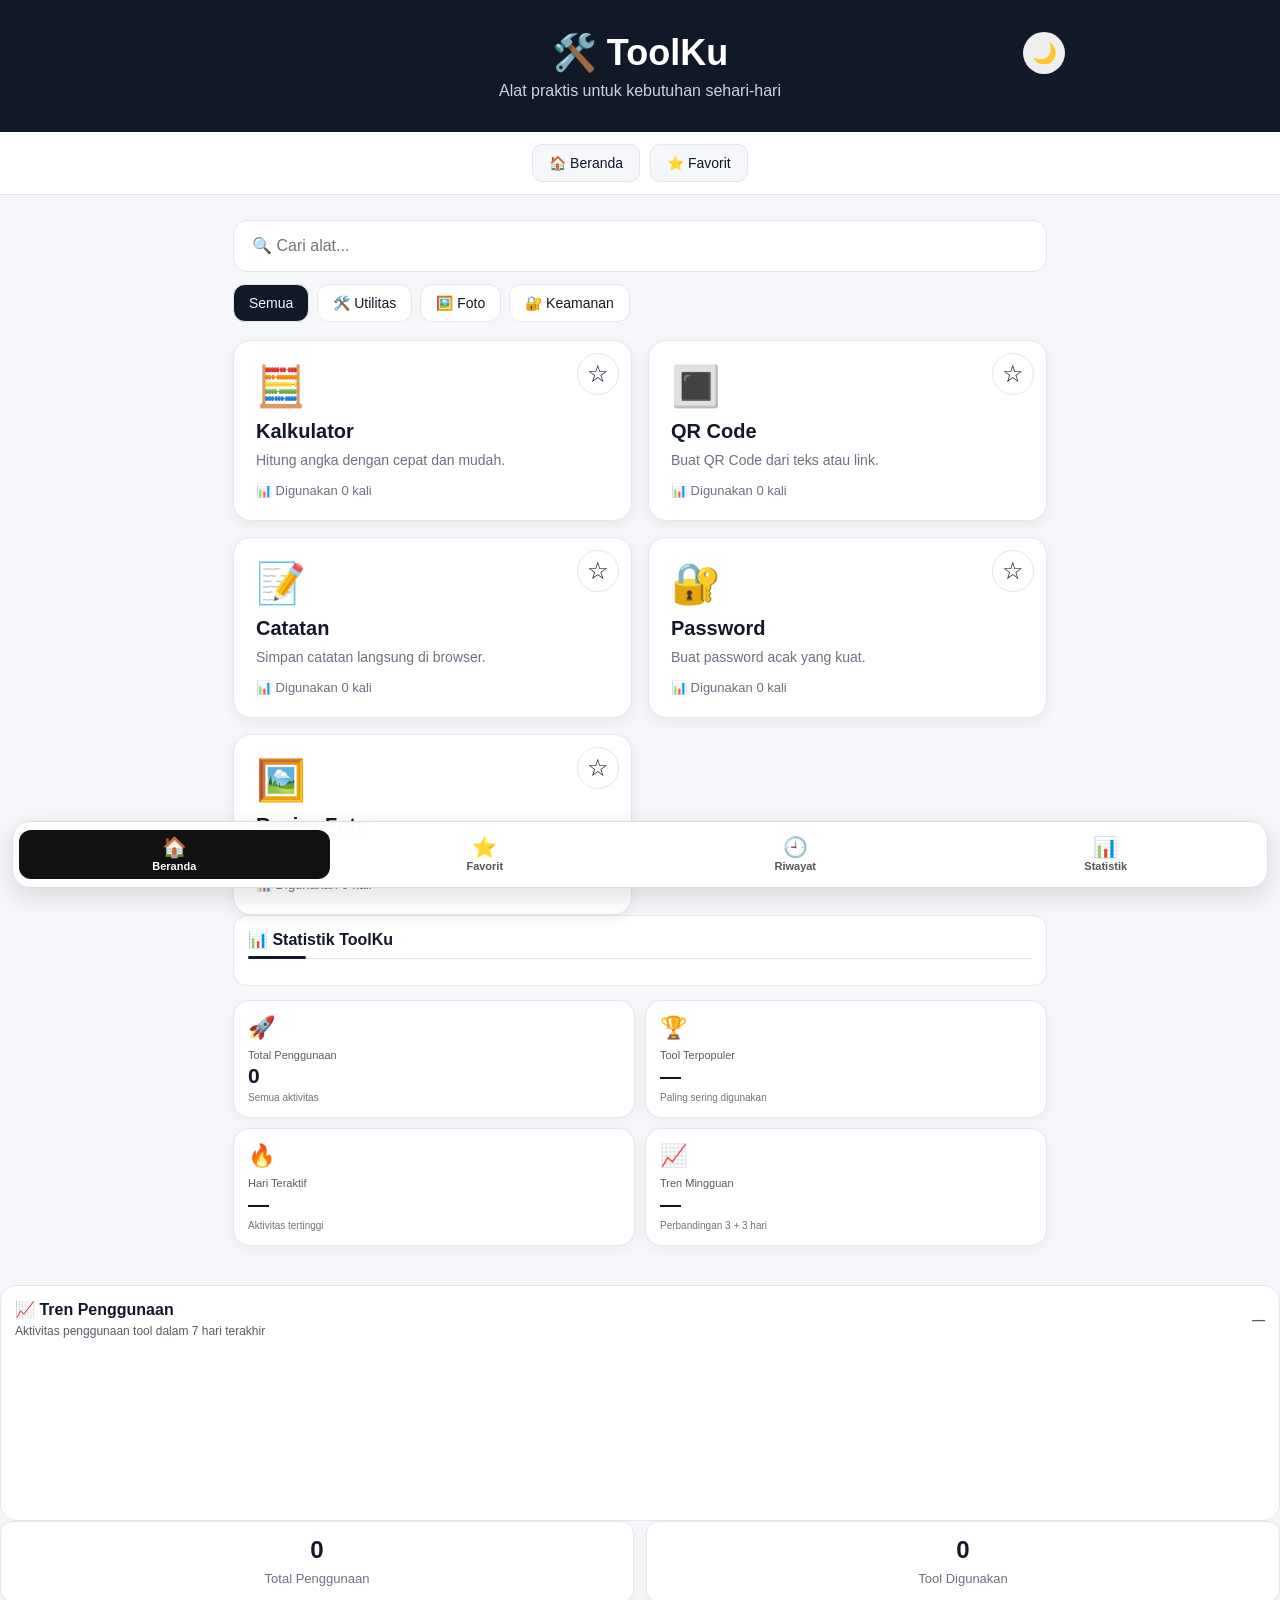
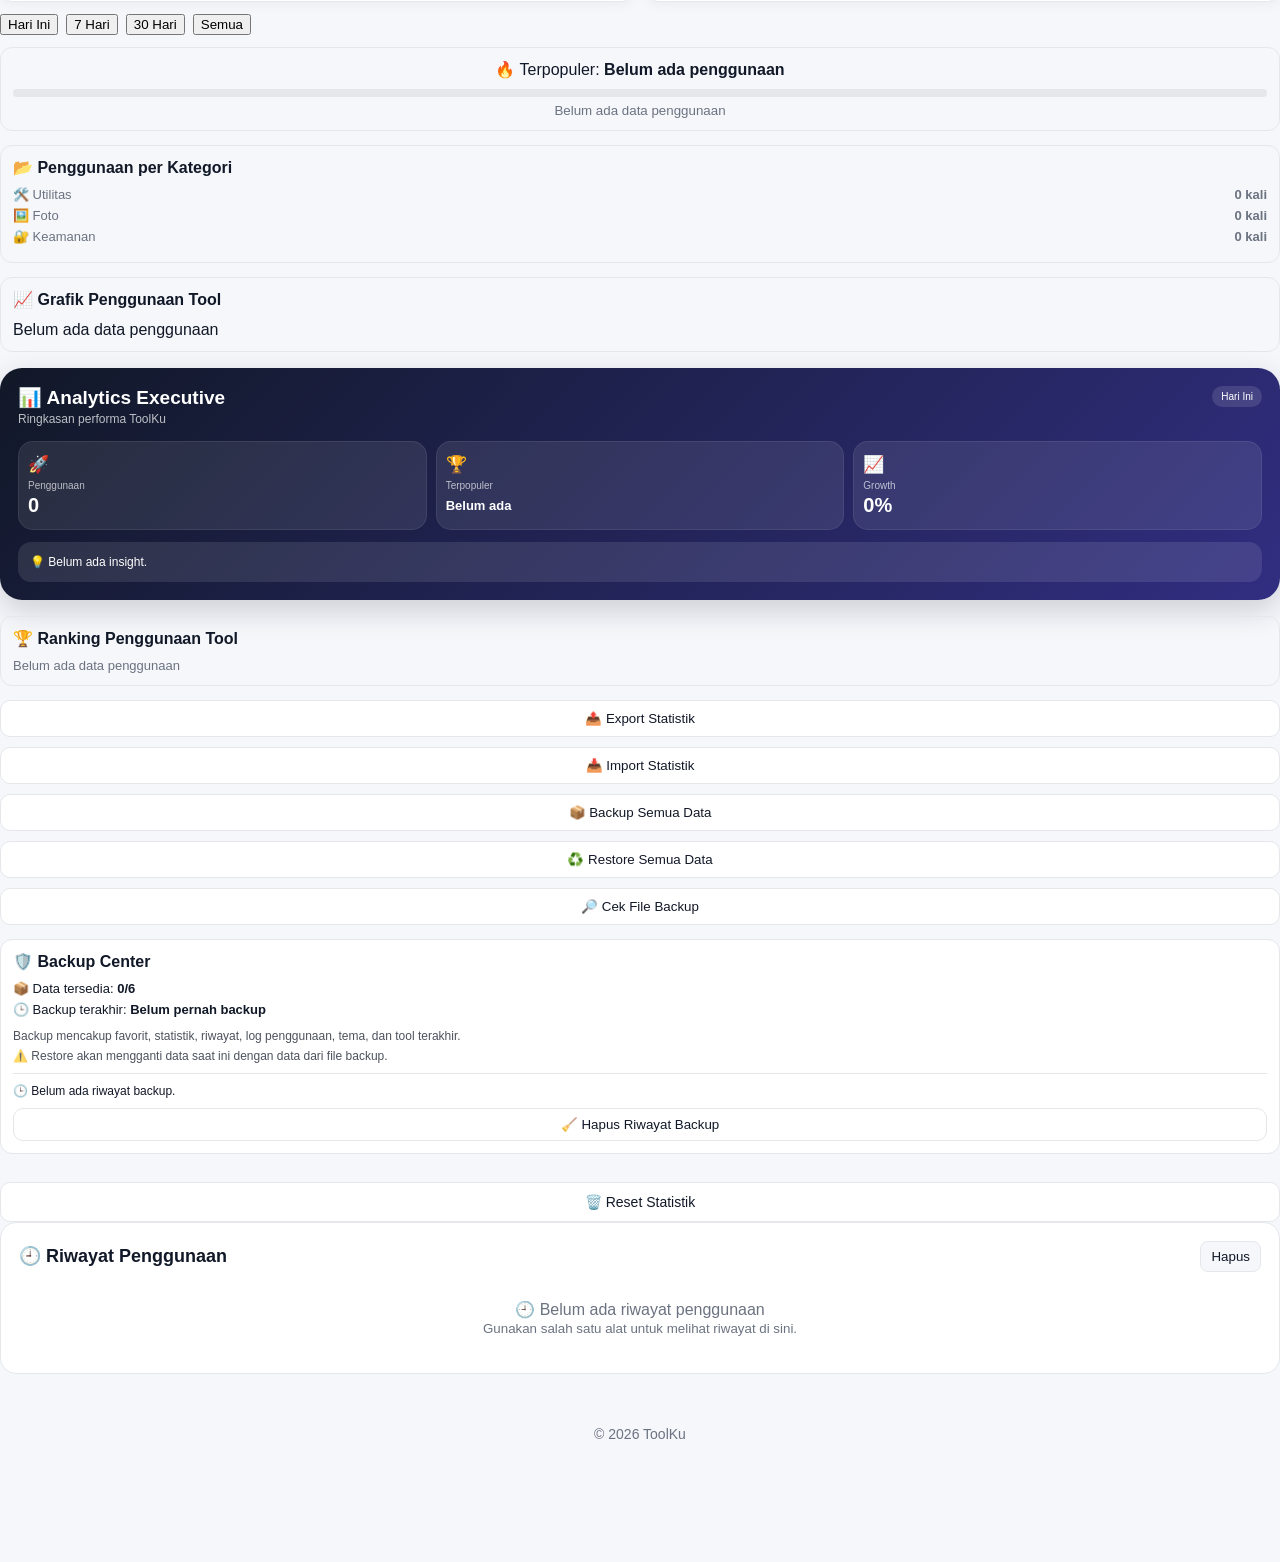
==== commit b58da5d9: "Optimasi auto refresh analytics ToolKu v25" ====
--- a/public/index.html
+++ b/public/index.html
@@ -4778,15 +4778,8 @@
         );
     }
 
-    if(document.readyState === "loading"){
-        document.addEventListener(
-            "DOMContentLoaded",
-            mulaiAnalyticsAutoRefreshV12,
-            {once:true}
-        );
-    }else{
-        mulaiAnalyticsAutoRefreshV12();
-    }
+    // V25: auto-refresh Analytics V12 dinonaktifkan.
+    // Fungsi refresh tetap dipertahankan untuk penggunaan manual.
 
     window.refreshSemuaAnalyticsV12 = refreshSemuaAnalyticsV12;
 })();
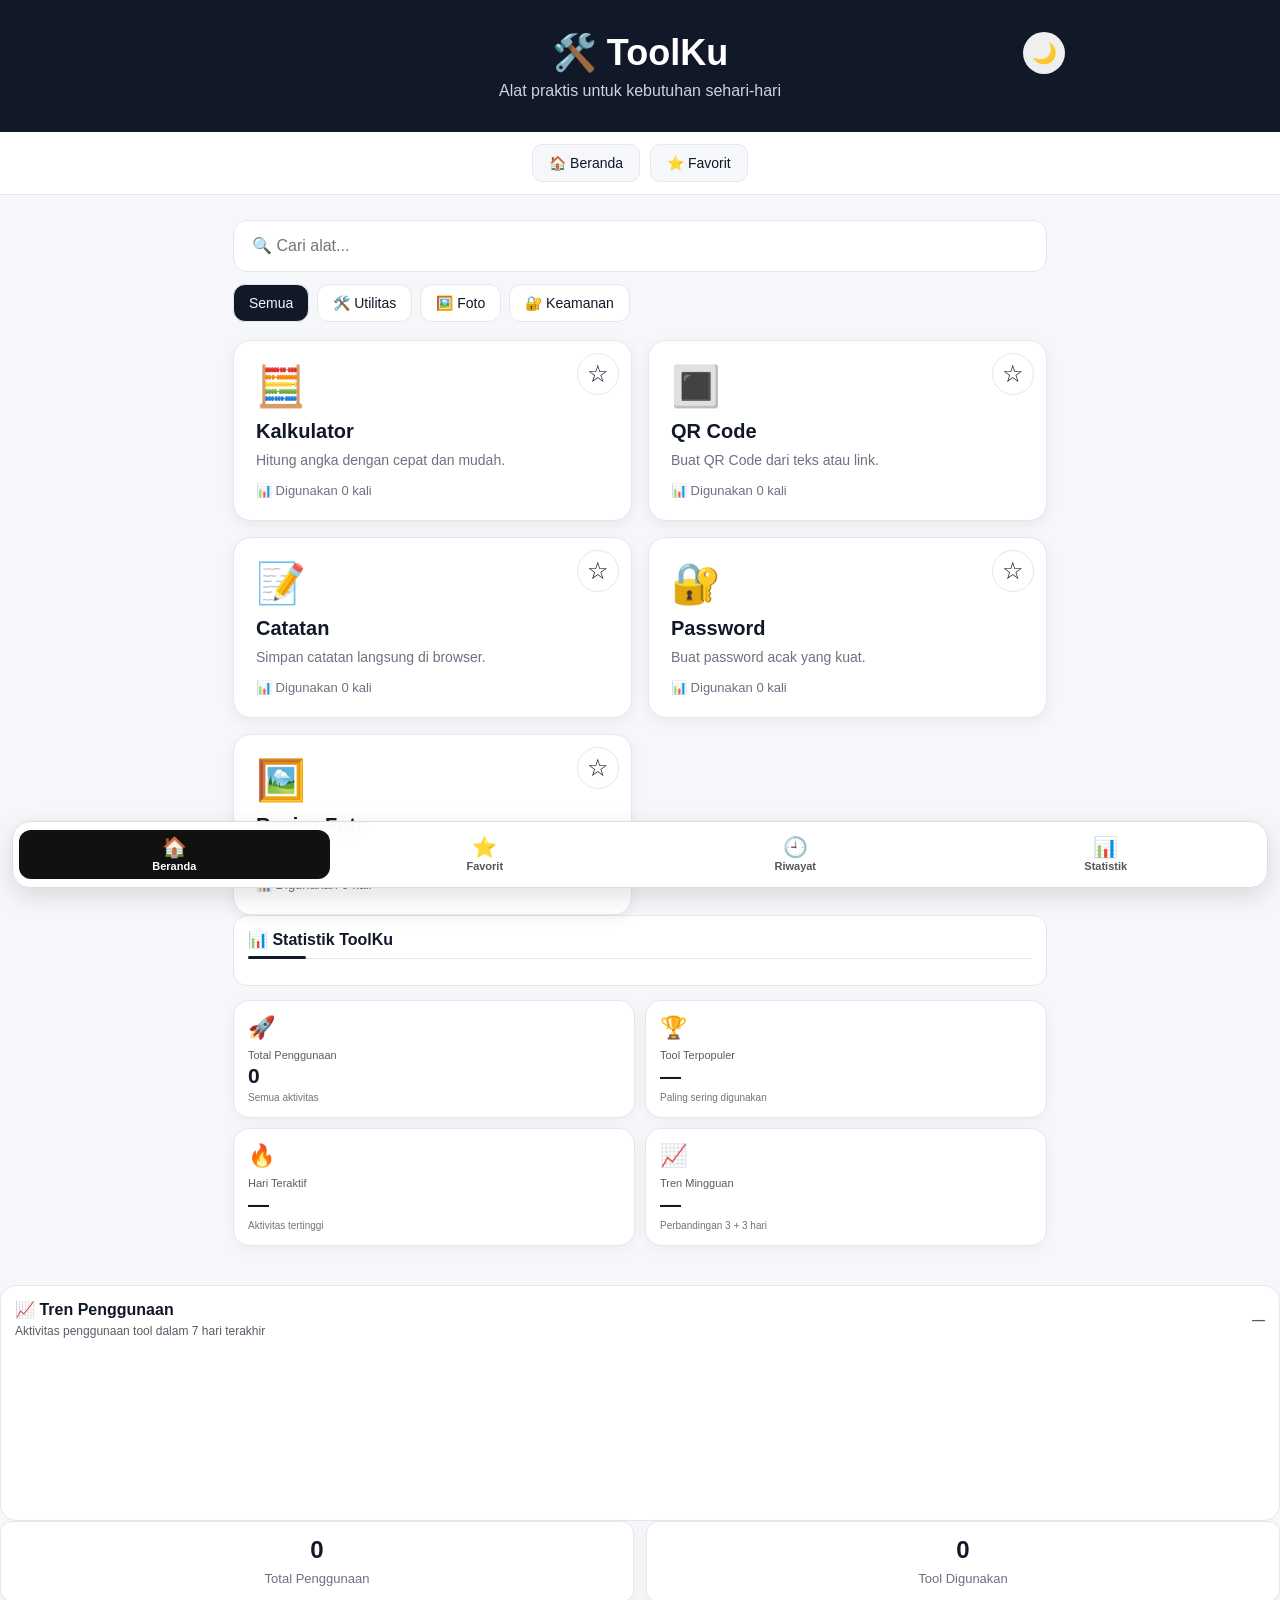
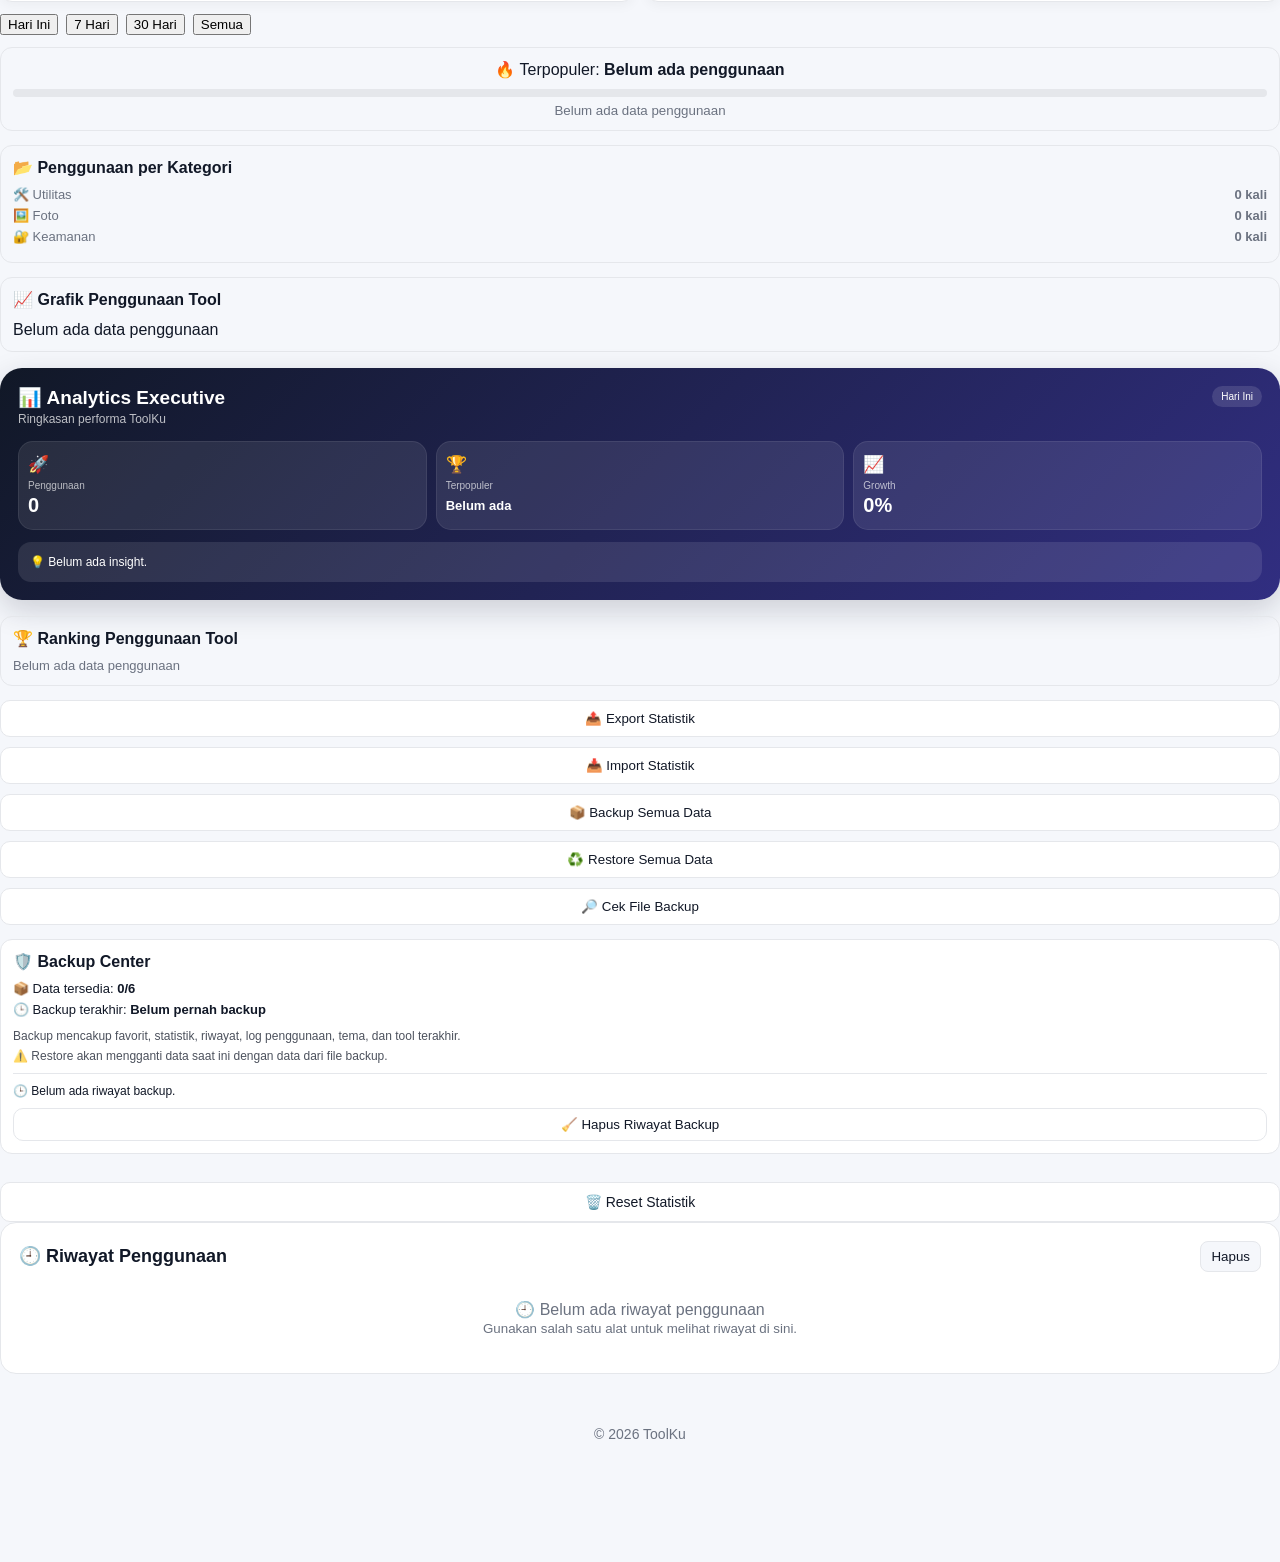
==== commit 8ae29912: "Optimasi tool populer ToolKu v27" ====
--- a/public/index.html
+++ b/public/index.html
@@ -2703,14 +2703,20 @@
         "Resize Foto": "🖼️"
     };
 
-    let data = Object.keys(statistik)
-        .filter(function(nama){
-            return tujuan[nama] && statistik[nama] > 0;
-        })
-        .sort(function(a, b){
-            return statistik[b] - statistik[a];
-        })
-        .slice(0, 3);
+    let data = [
+        "Kalkulator",
+        "QR Code",
+        "Catatan",
+        "Password",
+        "Resize Foto"
+    ]
+    .filter(function(nama){
+        return statistik[nama] > 0;
+    })
+    .sort(function(a, b){
+        return statistik[b] - statistik[a];
+    })
+    .slice(0, 3);
 
     let kotak = document.getElementById("populer");
     let daftar = document.getElementById("daftarPopuler");
@@ -2965,9 +2971,14 @@
 terapkanTema();
 tampilkanRiwayat();
 tampilkanDashboard();
-tampilkanStatistik();
-tampilkanPopuler();
-tampilkanToolTerakhir();
+
+requestAnimationFrame(function(){
+    requestAnimationFrame(function(){
+        tampilkanStatistik();
+        tampilkanPopuler();
+        tampilkanToolTerakhir();
+    });
+});
 
 window.addEventListener("pageshow", terapkanTema);
 </script>
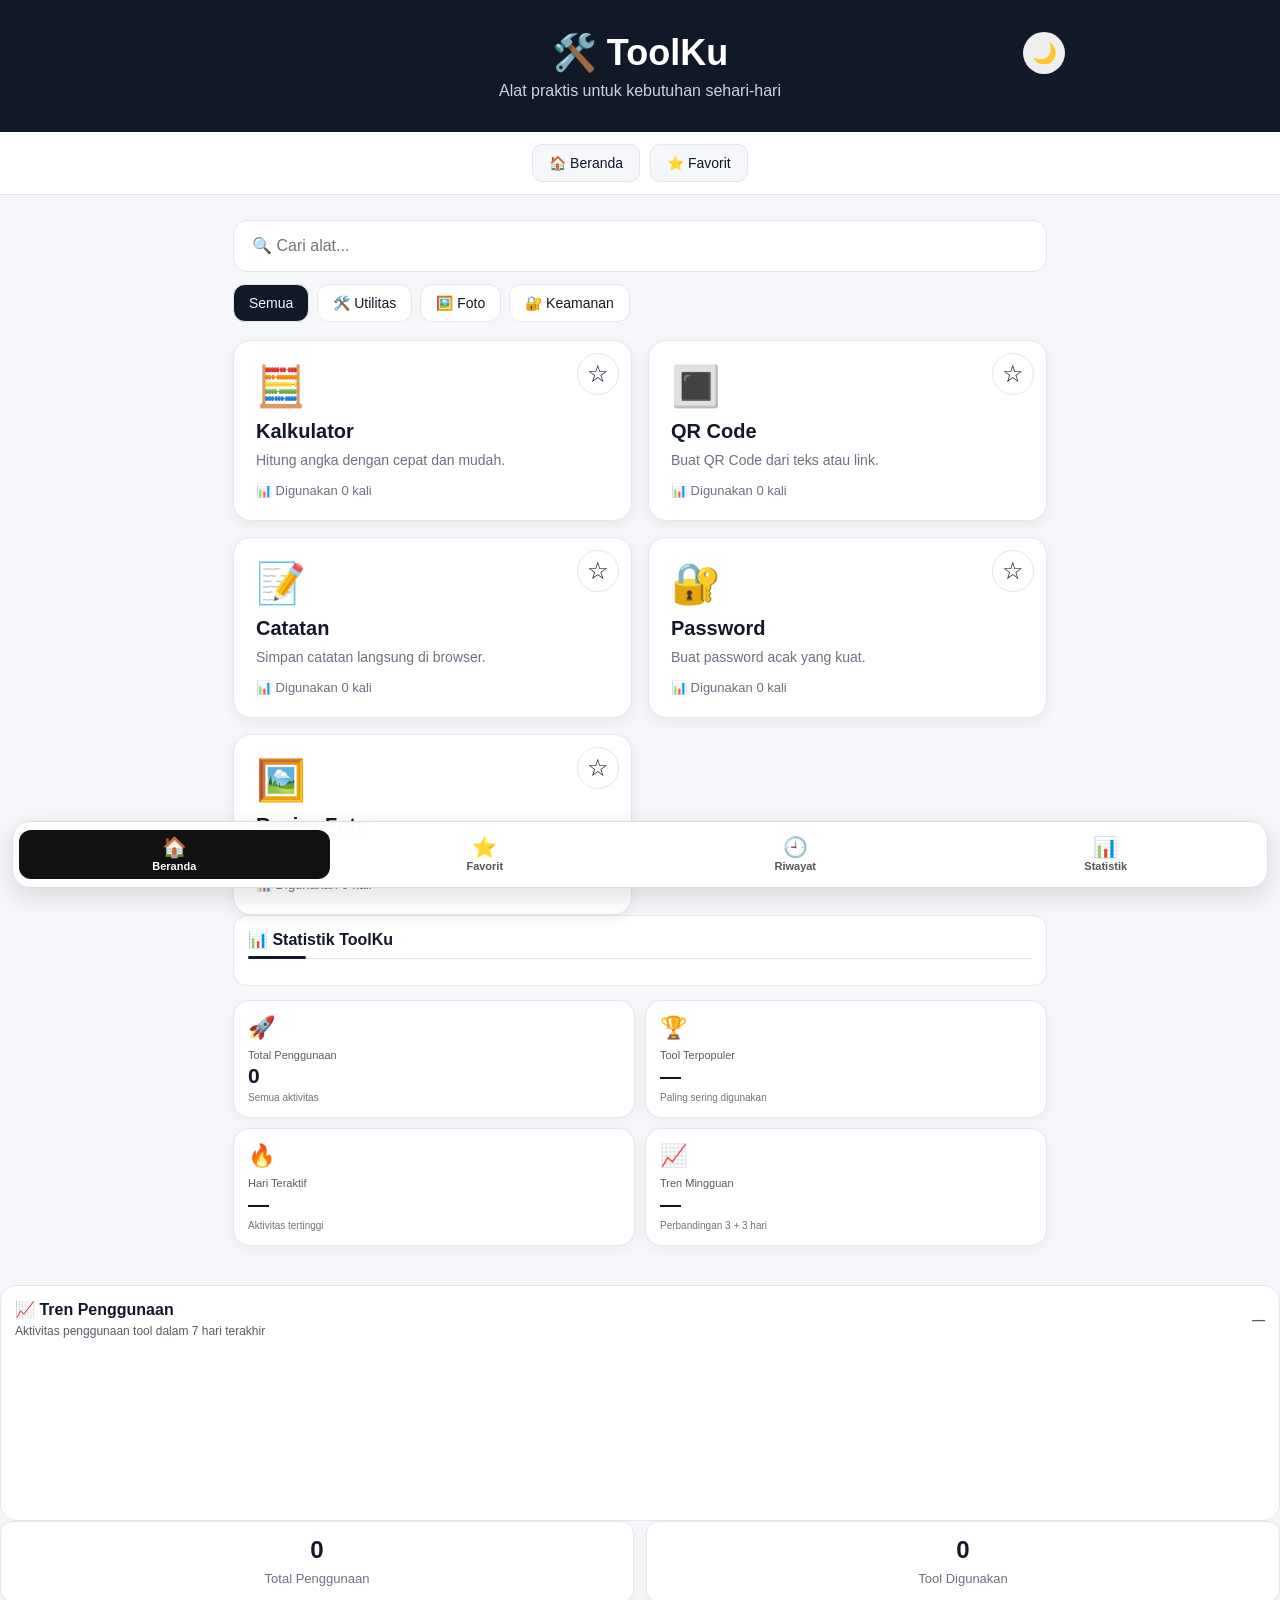
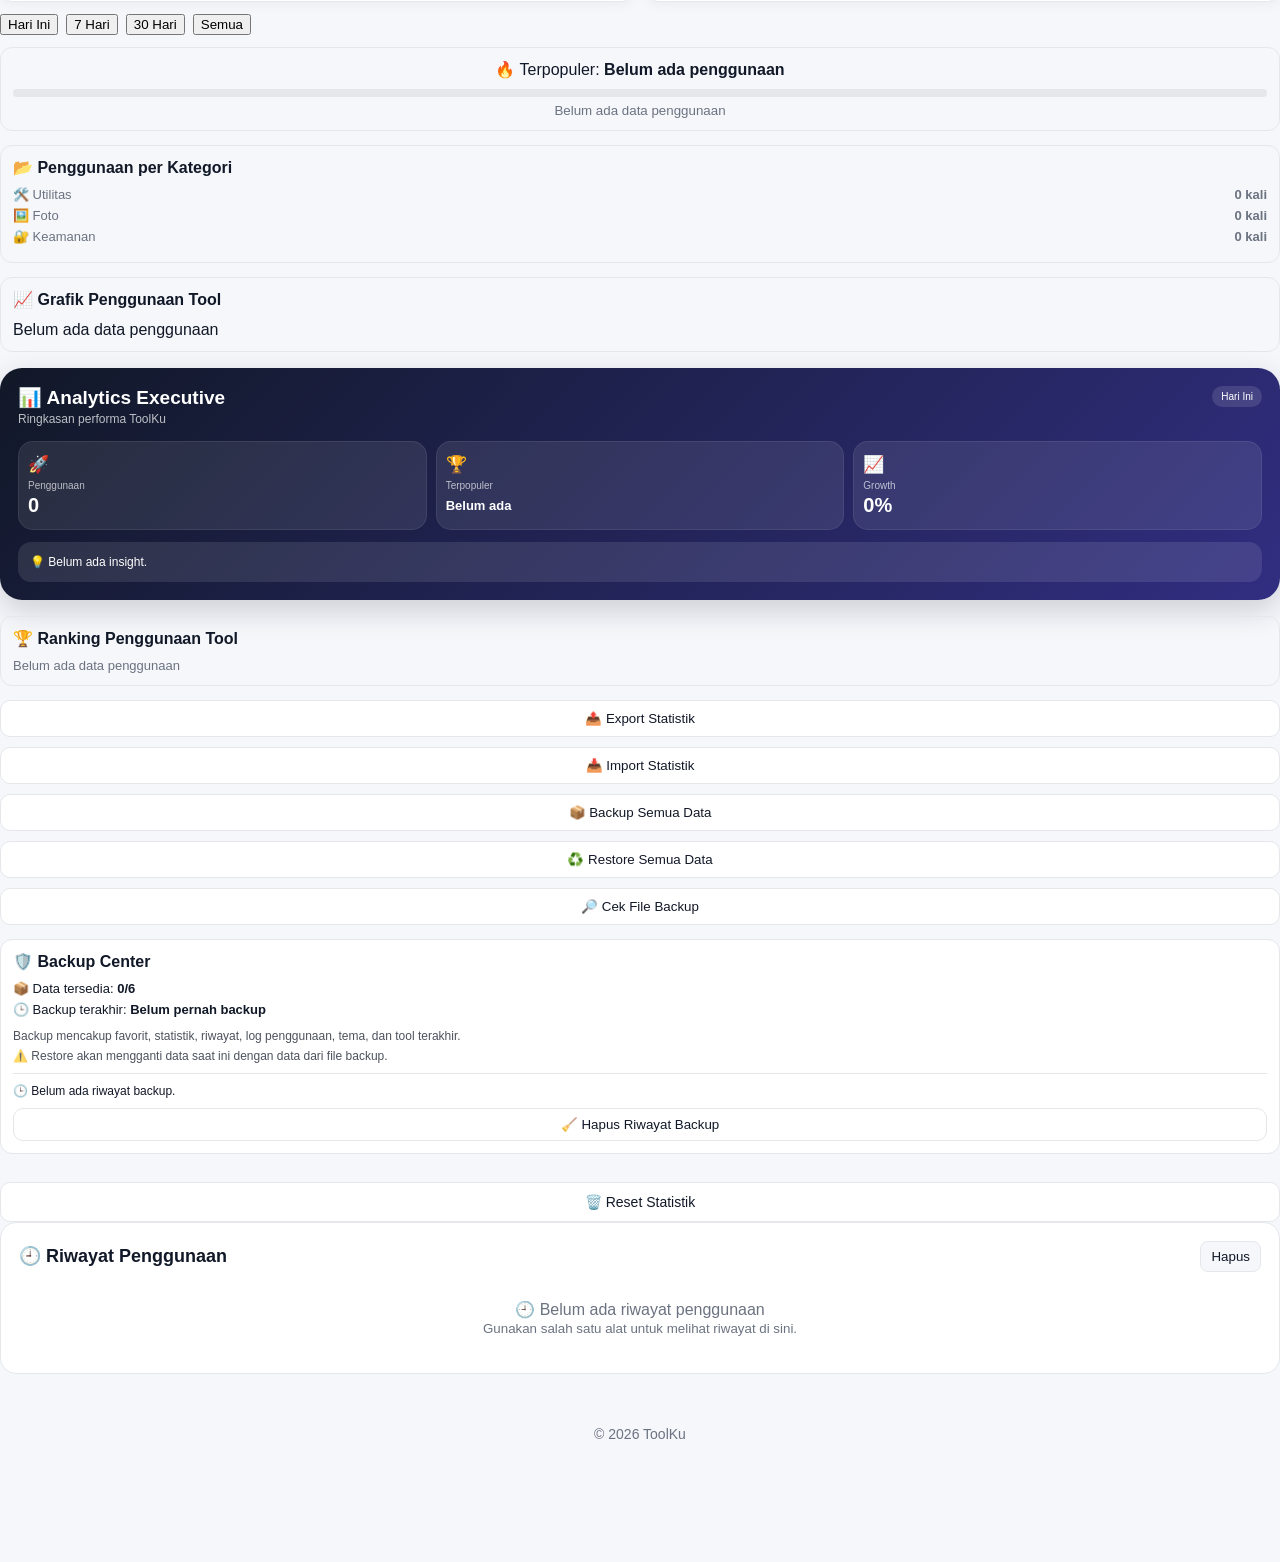
==== commit cd8a14f4: "Optimasi pergantian periode statistik ToolKu v28" ====
--- a/public/index.html
+++ b/public/index.html
@@ -2478,18 +2478,6 @@
 function pilihPeriodeStatistik(periode){
     periodeStatistikAktif = periode;
 
-    if(typeof tampilkanAnalyticsExecutive === "function"){
-        tampilkanAnalyticsExecutive();
-    }
-
-    if(typeof tampilkanDashboardRingkas === "function"){
-        tampilkanDashboardRingkas();
-    }
-
-    if(typeof tampilkanTrenStatistik === "function"){
-        tampilkanTrenStatistik();
-    }
-
     document.querySelectorAll(".periode-btn").forEach(function(btn){
         btn.classList.remove("aktif");
     });
@@ -2503,6 +2491,20 @@
     }
 
     tampilkanDashboard();
+
+    requestAnimationFrame(function(){
+        if(typeof tampilkanAnalyticsExecutive === "function"){
+            tampilkanAnalyticsExecutive();
+        }
+
+        if(typeof tampilkanDashboardRingkas === "function"){
+            tampilkanDashboardRingkas();
+        }
+
+        if(typeof tampilkanTrenStatistik === "function"){
+            tampilkanTrenStatistik();
+        }
+    });
 }
 
 function animasiAngkaStatistik(elemen, nilaiAkhir){
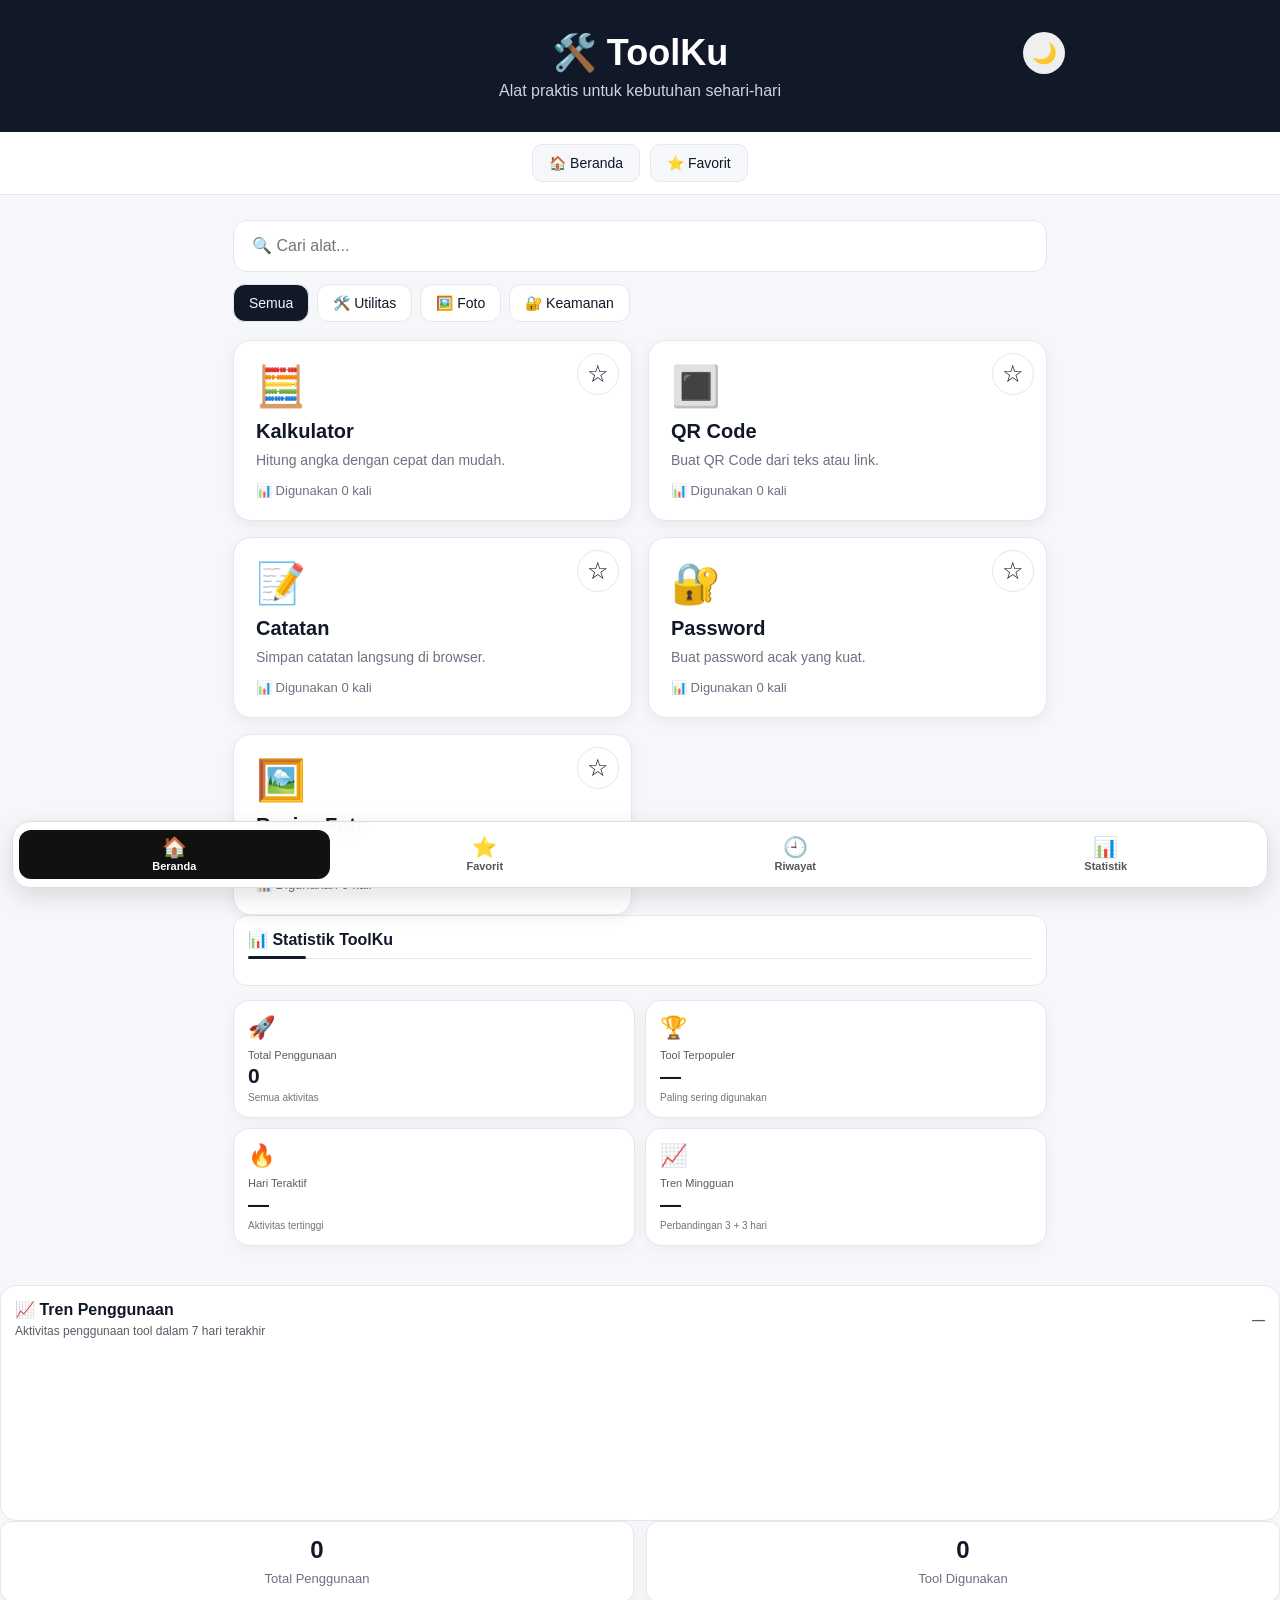
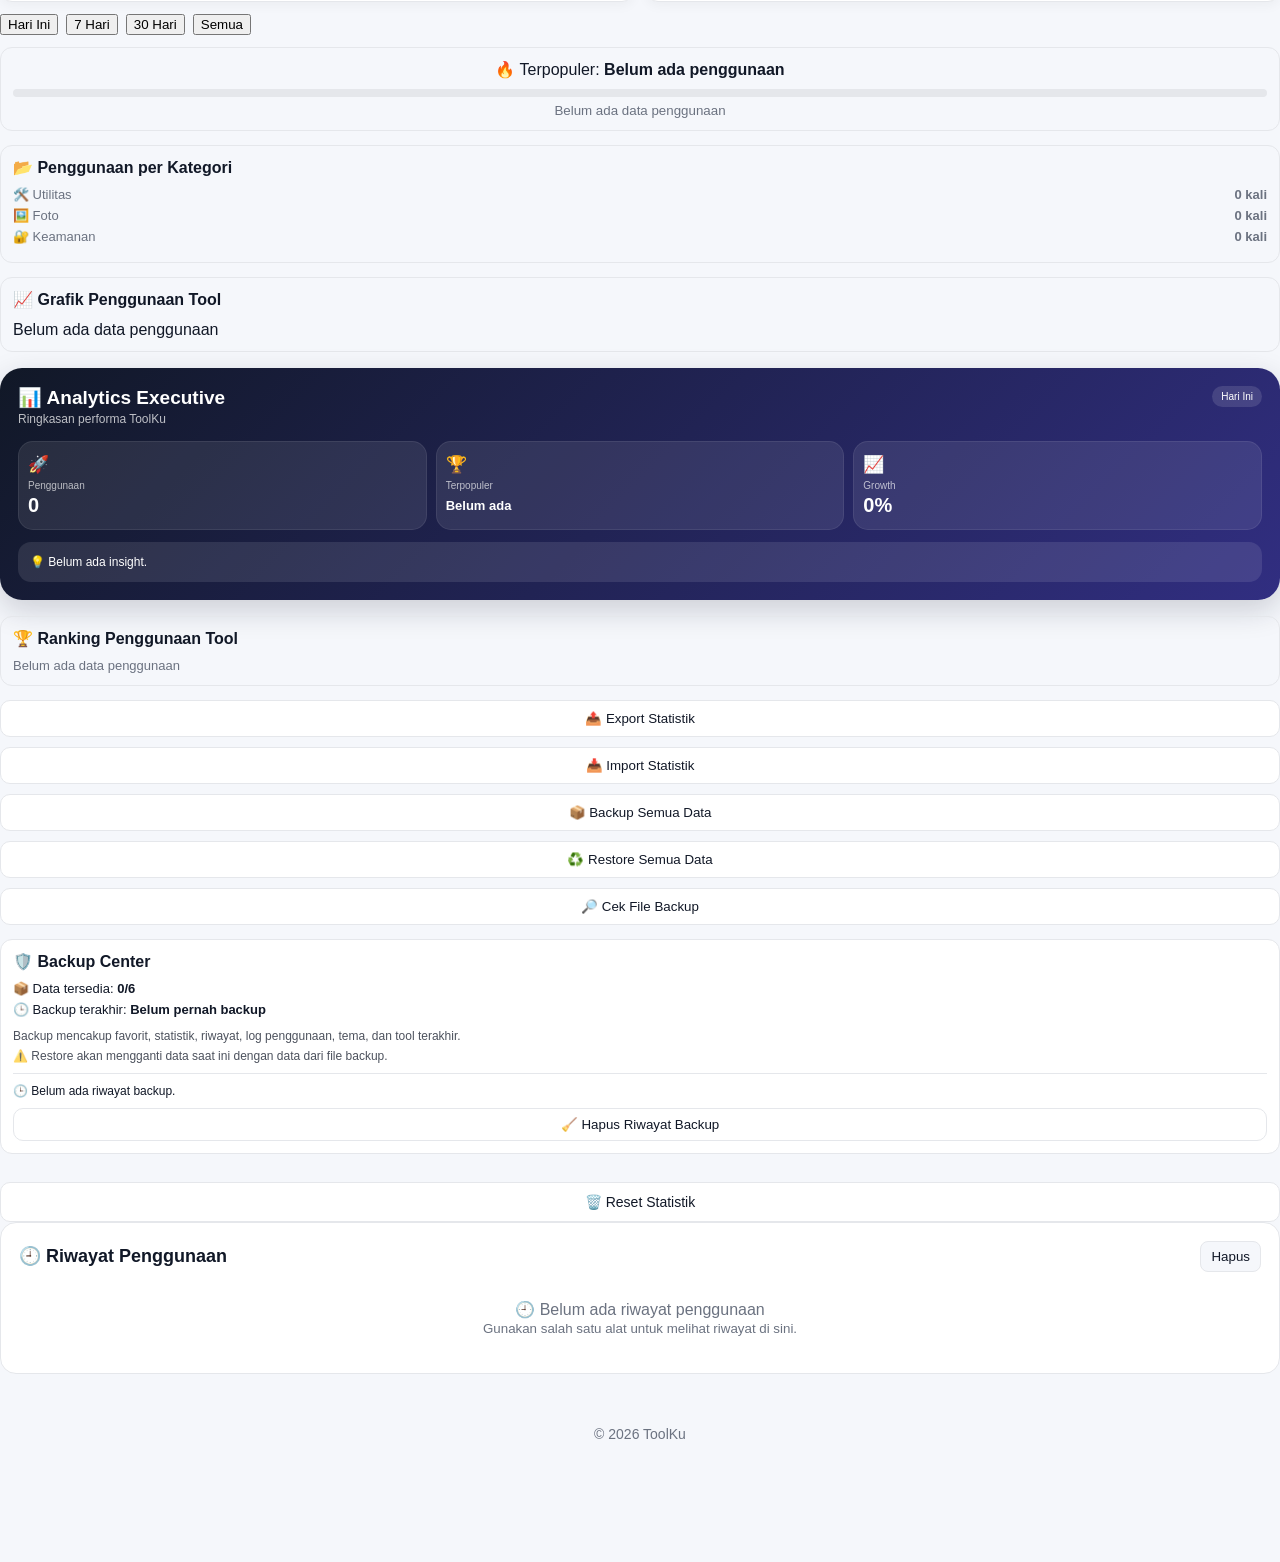
==== commit a671a867: "Optimasi metadata PWA ToolKu v40" ====
--- a/public/index.html
+++ b/public/index.html
@@ -4,6 +4,8 @@
 <link rel="manifest" href="manifest.json">
 <meta charset="UTF-8">
 <meta name="viewport" content="width=device-width, initial-scale=1.0">
+<meta name="theme-color" content="#111111">
+<link rel="apple-touch-icon" href="icons/icon-192.png">
 <title>ToolKu - Alat Praktis Online</title>
 
 <style>
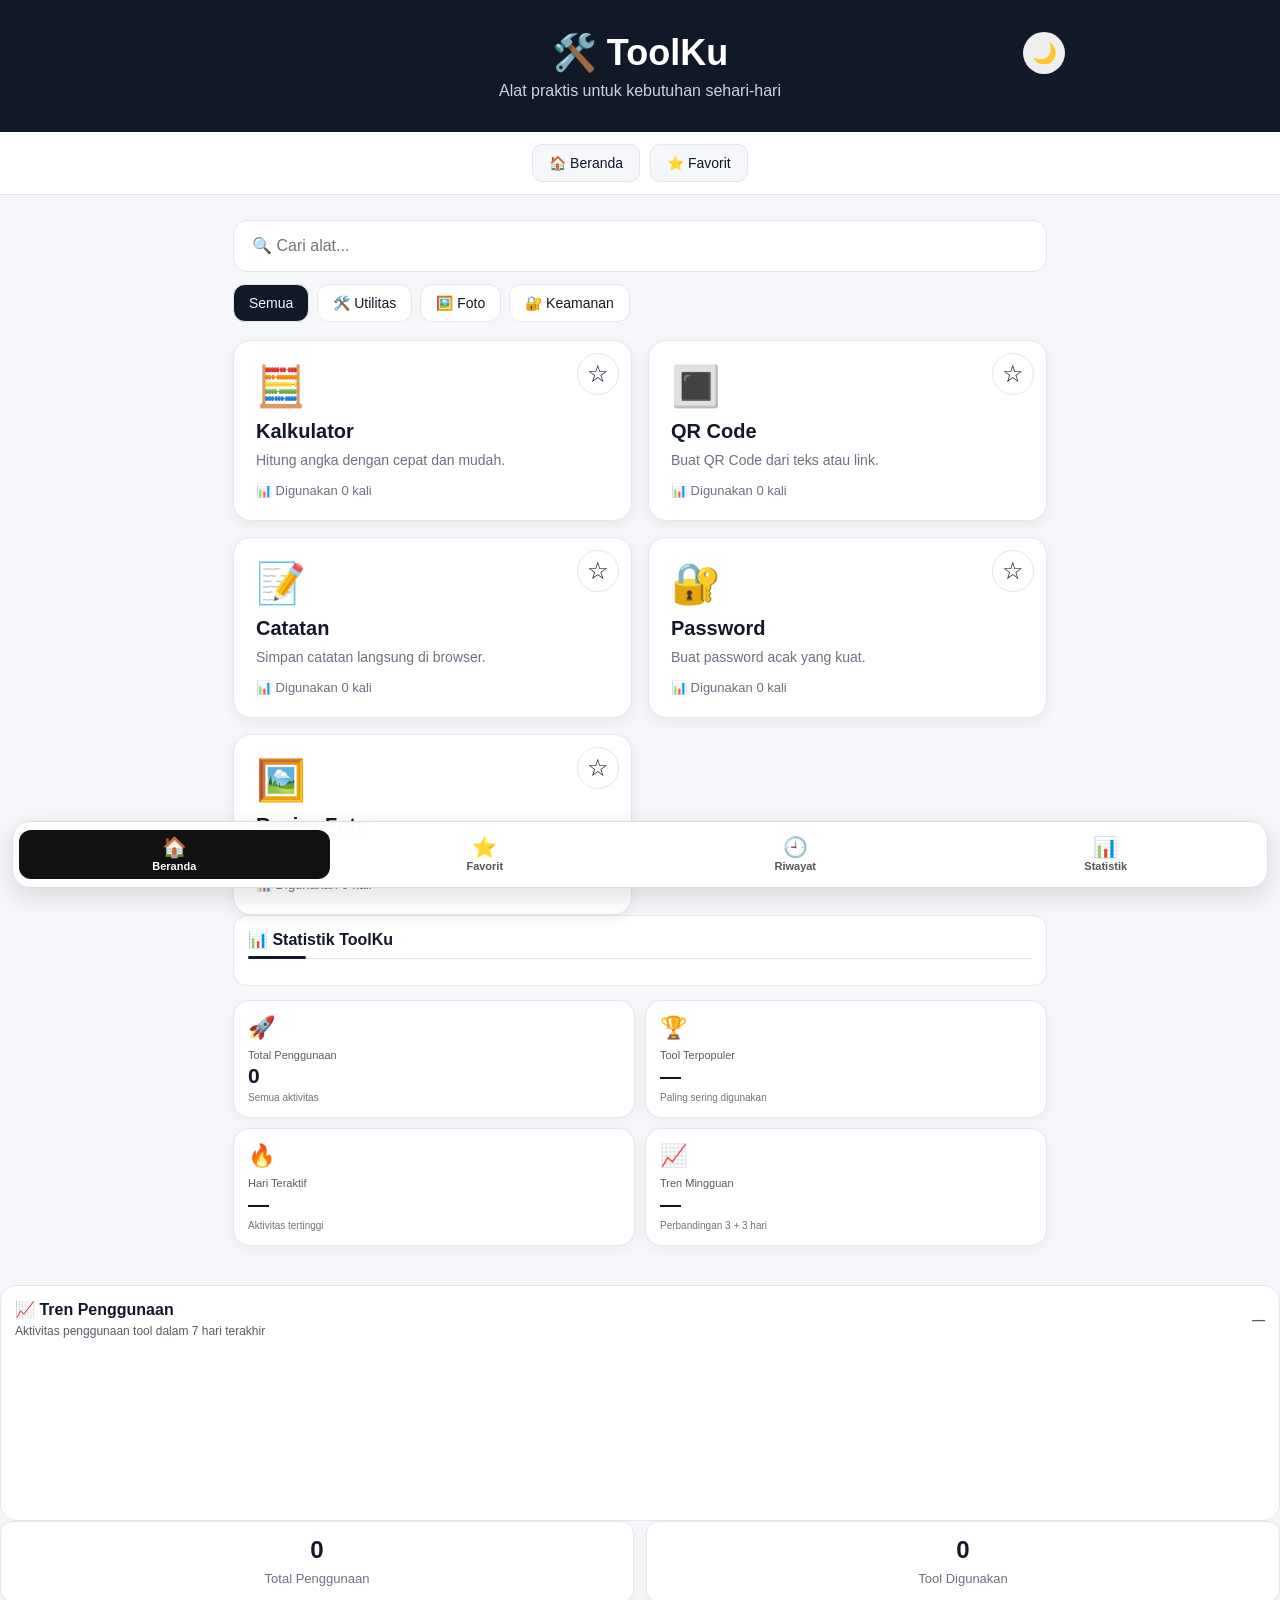
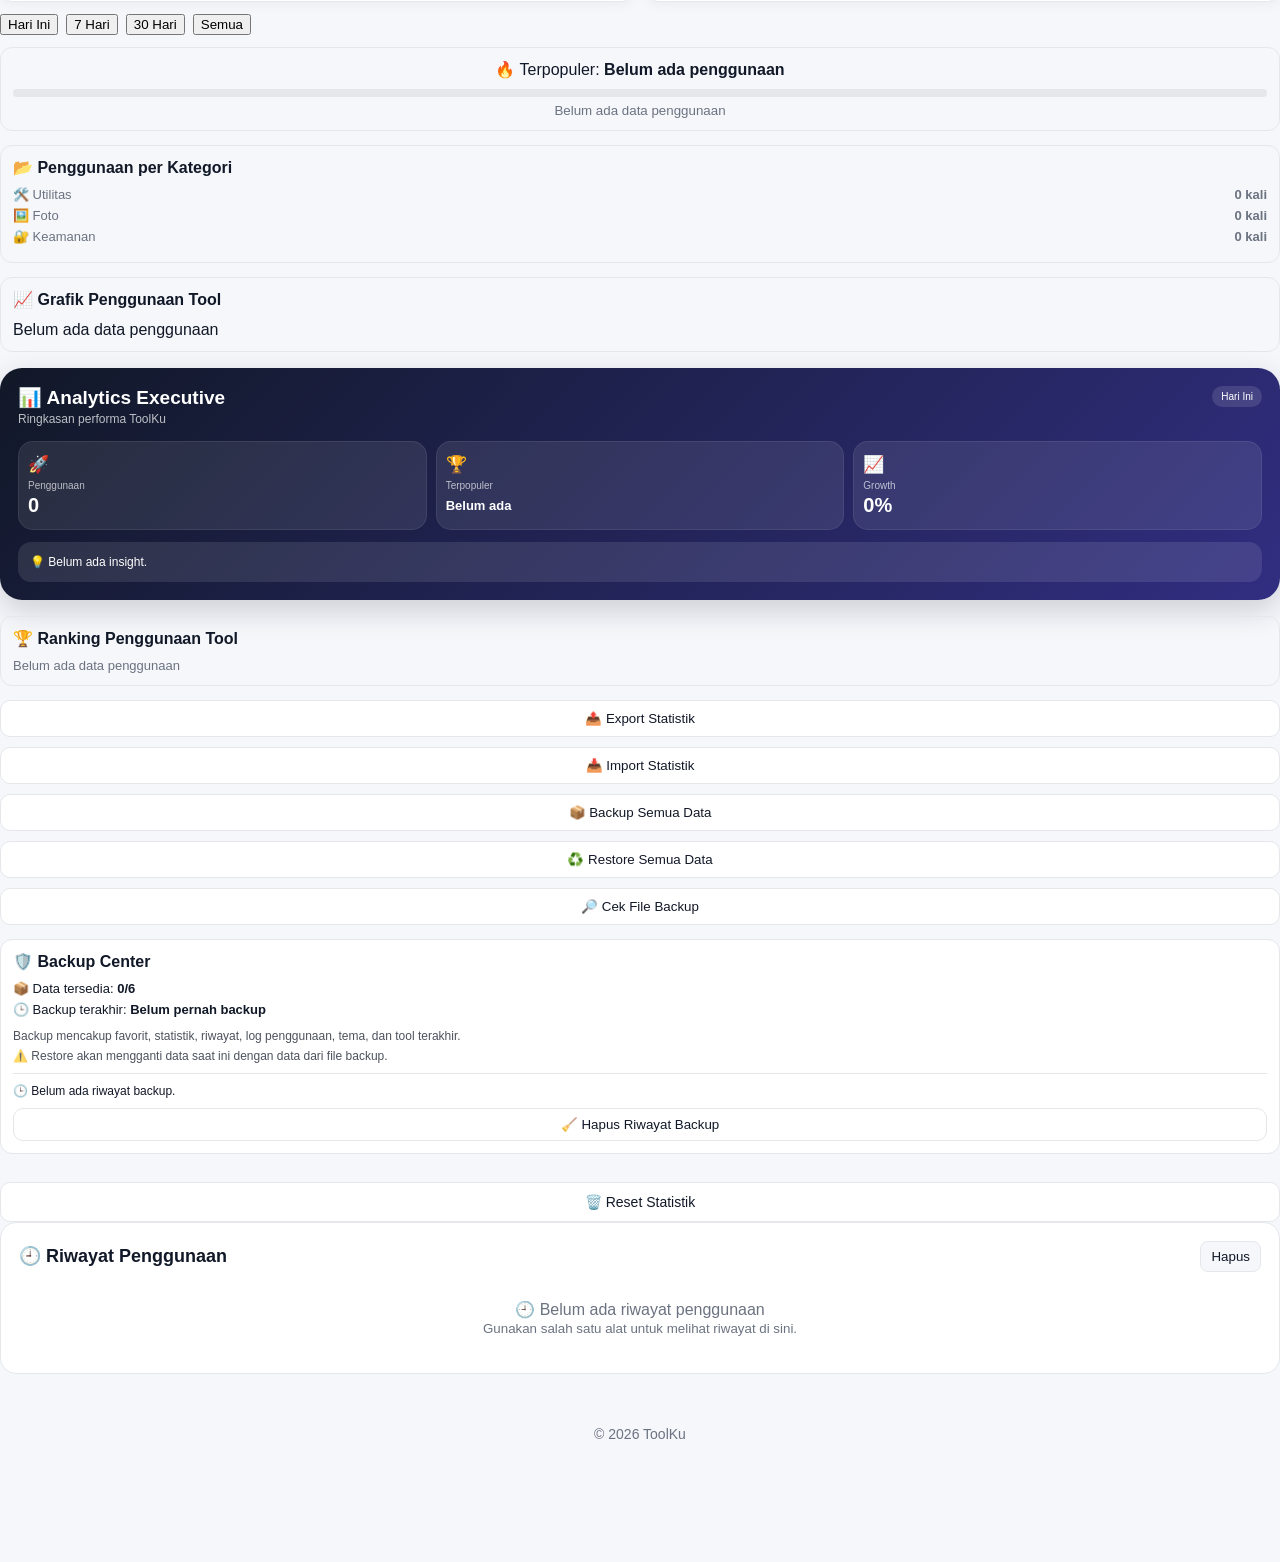
==== commit 909c9502: "Satukan filter search kategori dan favorit" ====
--- a/public/index.html
+++ b/public/index.html
@@ -2787,43 +2787,8 @@
     kotak.style.display = "block";
 }
 
-function filterKategori(kategori, tombol){
-    modeFavorit = false;
-
-    let filterFavorit = document.getElementById("filterFavorit");
-    if(filterFavorit){
-        filterFavorit.classList.remove("aktif");
-        filterFavorit.textContent = "⭐ Favorit Saya";
-    }
-
-    document.querySelectorAll(".kategori-btn").forEach(function(btn){
-        btn.classList.remove("aktif");
-    });
-
-    tombol.classList.add("aktif");
-
-    let tools = document.querySelectorAll(".tool");
-
-    tools.forEach(function(tool){
-        if(kategori === "semua"){
-            tool.style.display = "block";
-        } else {
-            tool.style.display =
-                tool.dataset.kategori === kategori ? "block" : "none";
-        }
-    });
-
-    let adaHasil = Array.from(tools).some(function(tool){
-        return tool.style.display !== "none";
-    });
-
-    document.getElementById("pesanTidakDitemukan").style.display =
-        adaHasil ? "none" : "block";
-}
-
-function cariTool(){
-    let input = document.getElementById("search").value.toLowerCase();
-    let tools = document.querySelectorAll(".tool");
+function terapkanFilter(){
+    let input = document.getElementById("search").value.toLowerCase().trim();
 
     let kategoriAktif = document.querySelector(".kategori-btn.aktif");
     let kategori = kategoriAktif
@@ -2831,10 +2796,13 @@
         : "semua";
 
     let favorit = JSON.parse(localStorage.getItem("favoritTool") || "[]");
+    let tools = document.querySelectorAll(".tool");
 
     tools.forEach(function(tool){
         let text = tool.innerText.toLowerCase();
+
         let cocokSearch = text.includes(input);
+
         let cocokKategori =
             kategori === "semua" ||
             tool.dataset.kategori === kategori;
@@ -2843,6 +2811,7 @@
         let onclick = tombolFavorit
             ? tombolFavorit.getAttribute("onclick")
             : "";
+
         let cocok = onclick.match(/toggleFavorit\('([^']+)'/);
 
         let cocokFavorit =
@@ -2861,6 +2830,29 @@
 
     document.getElementById("pesanTidakDitemukan").style.display =
         adaHasil ? "none" : "block";
+}
+
+function filterKategori(kategori, tombol){
+    modeFavorit = false;
+
+    let navFavorit = document.querySelector(".nav-menu button");
+
+    if(navFavorit){
+        navFavorit.classList.remove("aktif");
+        navFavorit.textContent = "⭐ Favorit";
+    }
+
+    document.querySelectorAll(".kategori-btn").forEach(function(btn){
+        btn.classList.remove("aktif");
+    });
+
+    tombol.classList.add("aktif");
+
+    terapkanFilter();
+}
+
+function cariTool(){
+    terapkanFilter();
 }
 
 function toggleFavorit(nama, tombol){
@@ -2881,7 +2873,7 @@
     localStorage.setItem("favoritTool", JSON.stringify(favorit));
 
     if(typeof modeFavorit !== "undefined" && modeFavorit){
-        tampilkanFavoritAktif();
+        terapkanFilter();
     }
 }
 
@@ -2919,32 +2911,23 @@
 function tampilkanFavorit(){
     modeFavorit = !modeFavorit;
 
-    let favorit = JSON.parse(localStorage.getItem("favoritTool") || "[]");
-
-    document.querySelectorAll(".tool").forEach(function(tool){
-        let tombolFavorit = tool.querySelector(".favorit");
-        let onclick = tombolFavorit ? tombolFavorit.getAttribute("onclick") : "";
-        let cocok = onclick.match(/toggleFavorit\('([^']+)'/);
-
-        if(modeFavorit){
-            tool.style.display =
-                cocok && favorit.includes(cocok[1]) ? "block" : "none";
-        } else {
-            tool.style.display = "block";
-        }
-    });
-
     let navFavorit = document.querySelector(".nav-menu button");
 
     if(navFavorit){
         navFavorit.classList.toggle("aktif", modeFavorit);
-        navFavorit.textContent = modeFavorit ? "⭐ Semua Tool" : "⭐ Favorit";
-    }
+        navFavorit.textContent =
+            modeFavorit ? "⭐ Semua Tool" : "⭐ Favorit";
+    }
+
+    terapkanFilter();
 
     let bottomNav = document.querySelectorAll(".bottom-nav a");
 
     bottomNav.forEach(function(item, index){
-        item.classList.toggle("active", modeFavorit ? index === 1 : index === 0);
+        item.classList.toggle(
+            "active",
+            modeFavorit ? index === 1 : index === 0
+        );
     });
 }
 
@@ -4800,9 +4783,6 @@
 })();
 </script>
 
-</body>
-</html>
-
 
 <script>
 window.addEventListener("load", function(){
@@ -4814,4 +4794,5 @@
     }, 200);
 });
 </script>
-
+</body>
+</html>
